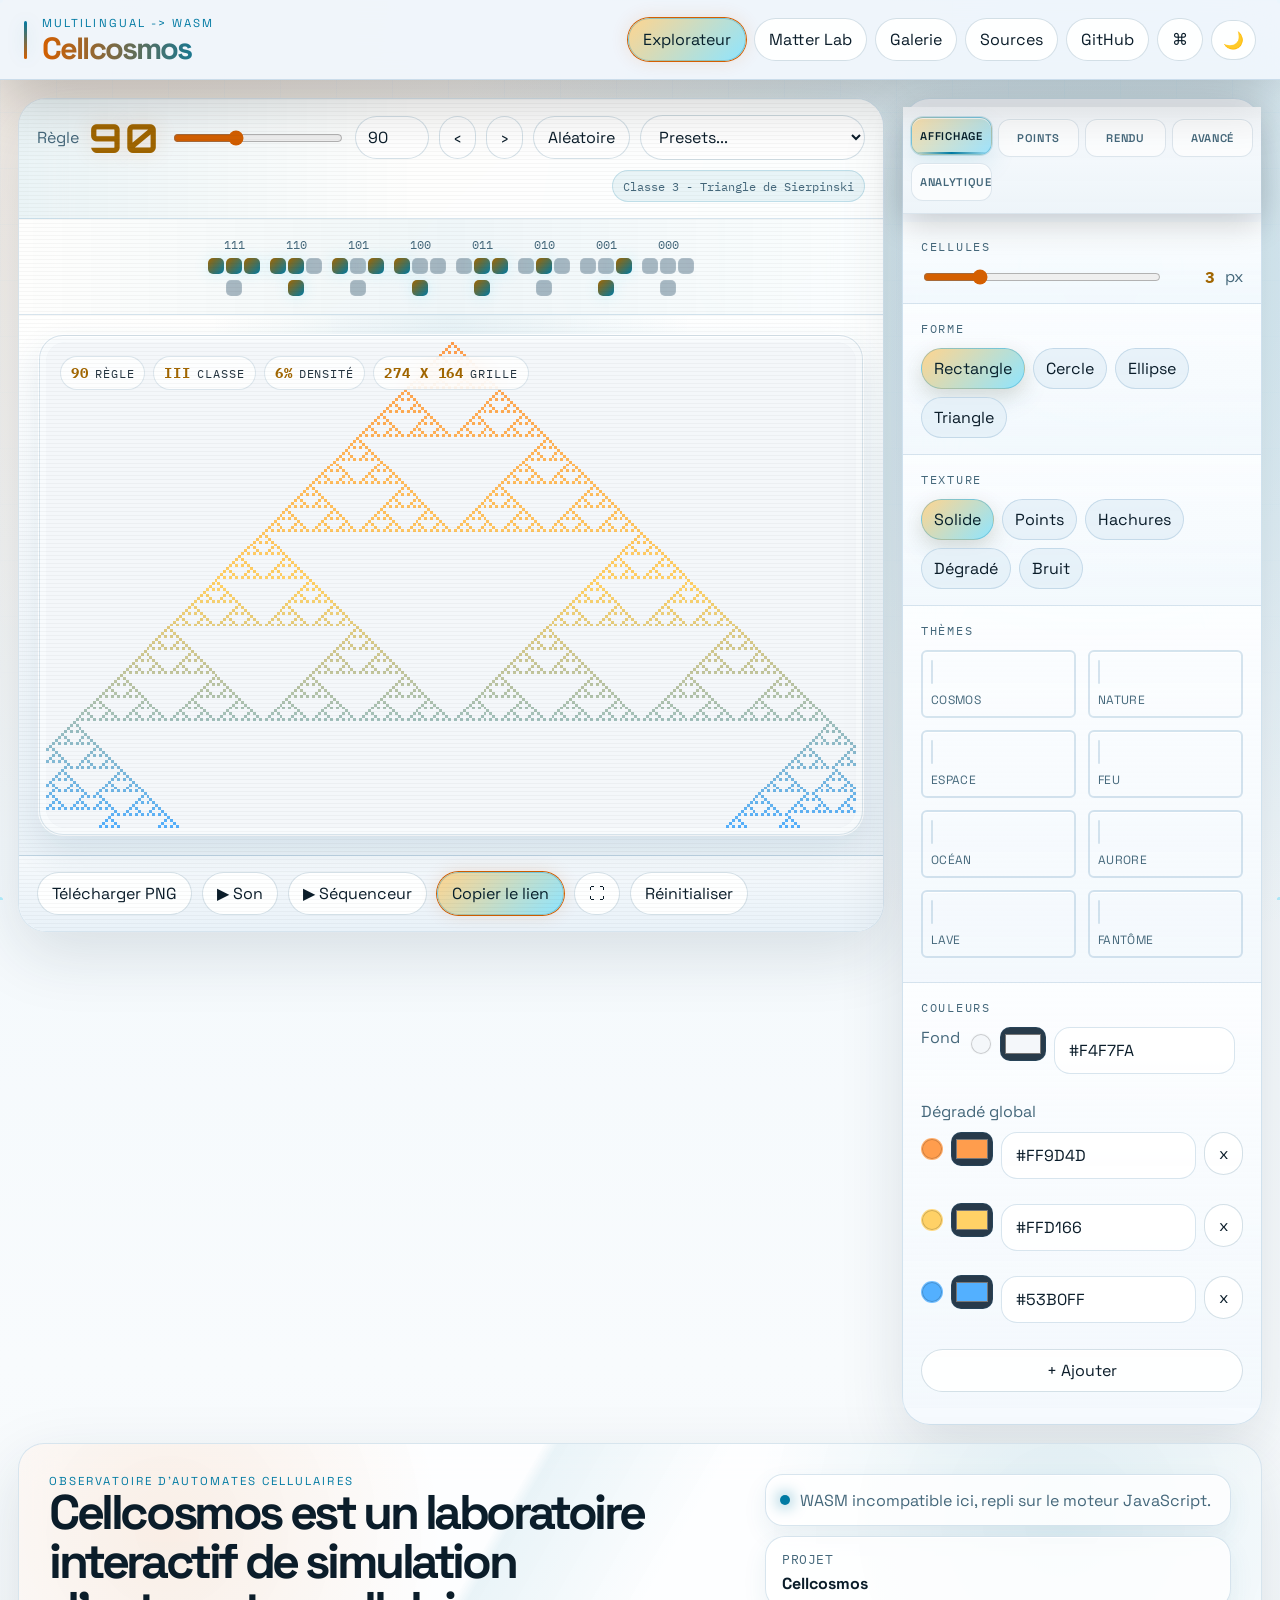
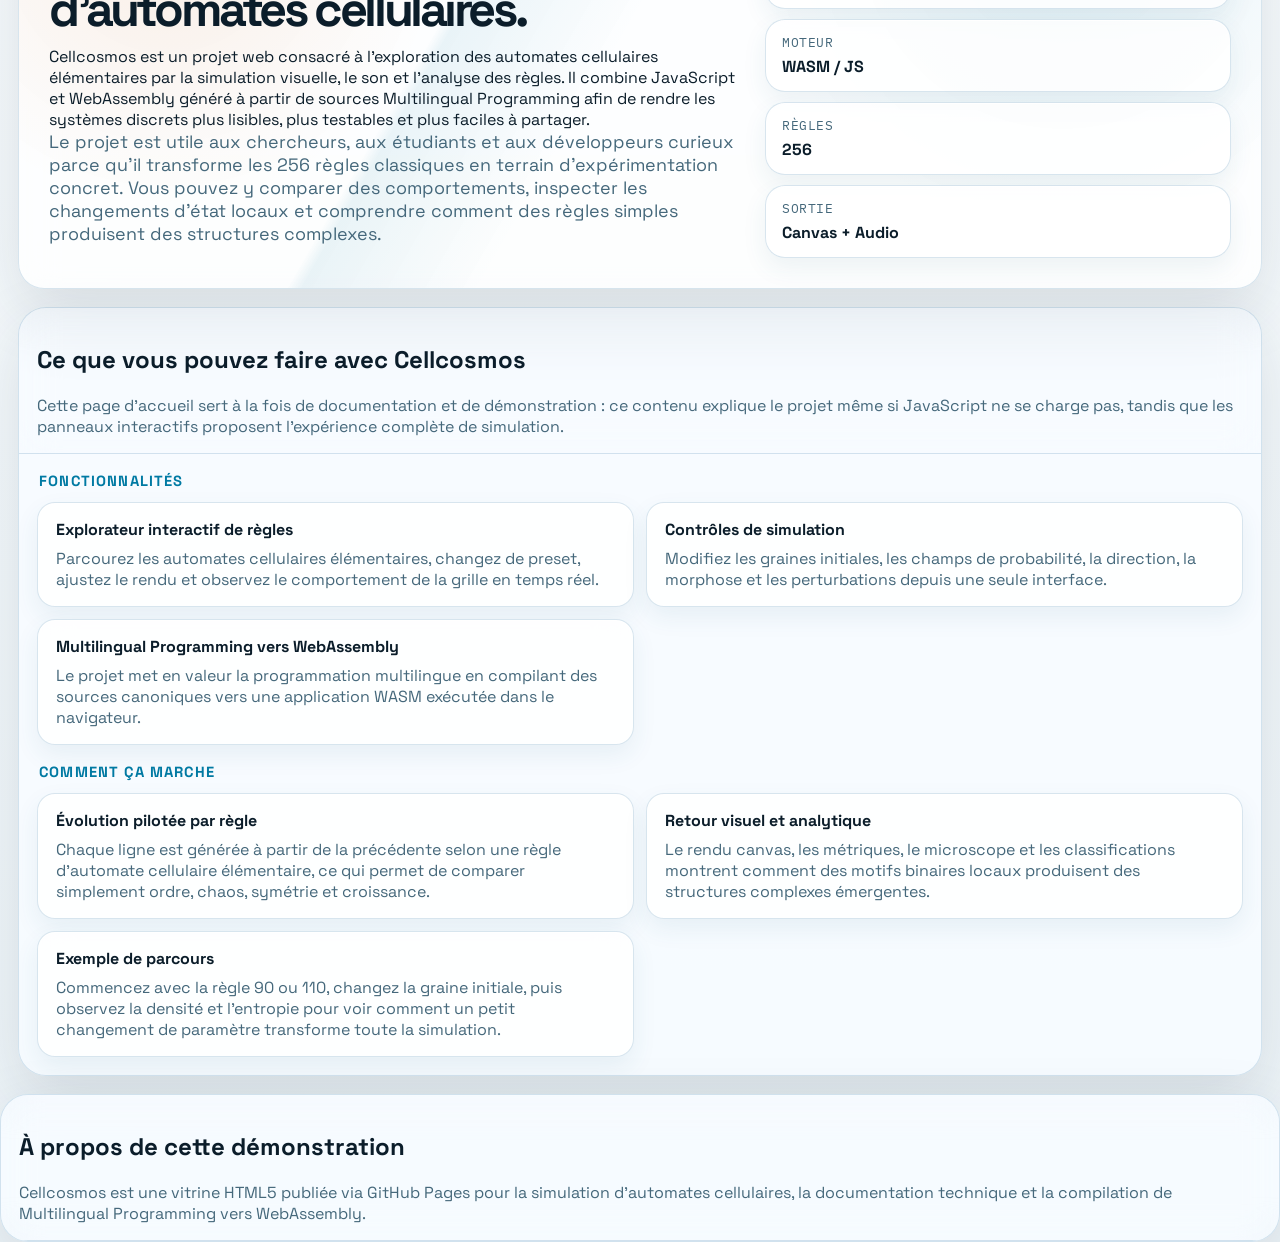
==== public/index.html @ 1bc15e3c "Support rule generation at different angles" ====
<!DOCTYPE html>
<html lang="fr">

  <head>
    <meta charset="UTF-8" />
    <meta name="viewport" content="width=device-width, initial-scale=1.0" />
    <title>Cellcosmos - Cellular Automata Simulation Lab</title>
    <meta name="description"
      content="Cellcosmos is a cellular automata simulation lab built with Multilingual Programming, WASM, and interactive visual tools." />
    <link rel="preconnect" href="https://fonts.googleapis.com" />
    <link rel="preconnect" href="https://fonts.gstatic.com" crossorigin />
    <link
      href="https://fonts.googleapis.com/css2?family=Space+Grotesk:wght@400;500;700&family=IBM+Plex+Mono:wght@400;500&family=Orbitron:wght@400;700&display=swap"
      rel="stylesheet" />
    <link rel="stylesheet" href="style.css" />
  </head>

  <body>
    <canvas id="bg-canvas"></canvas>
    <header class="topbar">
      <div class="brand-lockup">
        <p class="eyebrow">multilingual -> wasm</p>
        <h1>Cellcosmos</h1>
      </div>
      <nav class="tab-nav">
        <button type="button" class="tab active" id="tab-explorer">Explorateur</button>
        <button type="button" class="tab" id="tab-lab">Matter Lab</button>
        <button type="button" class="tab" id="tab-gallery">Galerie</button>
        <button type="button" class="tab" id="tab-source">Sources</button>
        <a class="tab tab-link" href="https://github.com/multilingualprogramming/cellcosmos" target="_blank"
          rel="noopener noreferrer">GitHub</a>
        <button type="button" id="btn-cmd-palette" class="ghost-btn" aria-label="Palette de commandes"
          title="Ctrl+K">⌘</button>
        <button type="button" id="btn-theme" class="ghost-btn" aria-label="Changer de thème">☀</button>
      </nav>
    </header>

    <main>
      <section id="explorer-panel" class="panel-grid" aria-labelledby="explorer-title">
        <div style="position:absolute;left:-9999px;">
          <h2 id="explorer-title">Explorateur Cellcosmos</h2>
        </div>
        <div class="viewer-shell">
          <div class="rule-bar">
            <span class="rule-label">R&egrave;gle</span>
            <span id="rule-display" class="rule-number">90</span>
            <input type="range" id="rule-slider" min="0" max="255" value="90" aria-label="R&egrave;gle" />
            <input type="number" id="rule-number" min="0" max="255" value="90"
              aria-label="Num&eacute;ro de r&egrave;gle" />
            <button type="button" class="ghost-btn" id="btn-prev">&lsaquo;</button>
            <button type="button" class="ghost-btn" id="btn-next">&rsaquo;</button>
            <button type="button" class="ghost-btn" id="btn-random">Al&eacute;atoire</button>
            <select id="presets" aria-label="Presets">
              <option value="">Presets...</option>
              <option value="30">R&egrave;gle 30 - Chaos</option>
              <option value="57">R&egrave;gle 57 - Asym&eacute;trie</option>
              <option value="90">R&egrave;gle 90 - Sierpinski</option>
              <option value="110">R&egrave;gle 110 - Universalit&eacute;</option>
              <option value="150">R&egrave;gle 150 - XOR</option>
              <option value="184">R&egrave;gle 184 - Trafic</option>
              <option value="225">R&egrave;gle 225 - Bandes</option>
              <option value="254">R&egrave;gle 254 - Bordures</option>
            </select>
            <span id="rule-class" class="rule-class"></span>
          </div>

          <div id="rule-diagram" class="rule-diagram"></div>

          <div class="canvas-card">
            <div class="canvas-frame">
              <div class="canvas-hud" aria-label="Métriques du rendu">
                <span><strong id="hud-rule">90</strong> règle</span>
                <span><strong id="hud-class">III</strong> classe</span>
                <span><strong id="hud-density">0%</strong> densité</span>
                <span><strong id="hud-grid">0 x 0</strong> grille</span>
              </div>
              <canvas id="main-canvas" width="1200" height="720" aria-label="Automate cellulaire"></canvas>
            </div>
          </div>

          <div class="actions">
            <button type="button" id="btn-download">T&eacute;l&eacute;charger PNG</button>
            <button type="button" id="btn-sound">▶ Son</button>
            <button type="button" id="btn-sequencer">▶ S&eacute;quenceur</button>
            <button type="button" id="btn-share" class="accent-btn">Copier le lien</button>
            <button type="button" id="btn-fullscreen" class="ghost-btn" aria-label="Plein écran" title="F">⛶</button>
            <button type="button" id="btn-reset">R&eacute;initialiser</button>
          </div>

          <div id="seq-status" class="seq-status" hidden>
            <span class="muted">Tempo&nbsp;</span><span id="seq-tempo">—</span><span class="muted"> BPM &nbsp;·&nbsp;
              Gamme&nbsp;</span><span id="seq-gamme">—</span><span class="muted"> &nbsp;·&nbsp; Rang&nbsp;</span><span
              id="seq-row">—</span>
          </div>
          <div id="microscope-panel" class="microscope-panel" hidden>
            <div class="microscope-header">
              <span class="microscope-title">Microscope</span>
              <span id="microscope-pos" class="value-badge">x0 y0</span>
            </div>
            <div class="microscope-grid">
              <div class="microscope-card">
                <span class="microscope-label">Etat final</span>
                <strong id="microscope-state">0</strong>
              </div>
              <div class="microscope-card">
                <span class="microscope-label">Etat source</span>
                <strong id="microscope-base-state">0</strong>
              </div>
              <div class="microscope-card">
                <span class="microscope-label">Motif</span>
                <strong id="microscope-pattern">000</strong>
              </div>
              <div class="microscope-card">
                <span class="microscope-label">Regle effective</span>
                <strong id="microscope-rule">0</strong>
              </div>
              <div class="microscope-card">
                <span class="microscope-label">Morphose</span>
                <strong id="microscope-morph">0%</strong>
              </div>
              <div class="microscope-card">
                <span class="microscope-label">Probabilite</span>
                <strong id="microscope-prob">0%</strong>
              </div>
              <div class="microscope-card">
                <span class="microscope-label">Origine</span>
                <strong id="microscope-origin">0</strong>
              </div>
              <div class="microscope-card">
                <span class="microscope-label">Perturbations</span>
                <strong id="microscope-events">0</strong>
              </div>
            </div>
          </div>
        </div>

        <aside class="sidebar">
          <div class="sidebar-tabs-container">
            <div class="sidebar-tabs-nav">
              <button type="button" class="sidebar-tab-btn active" data-tab="affichage">Affichage</button>
              <button type="button" class="sidebar-tab-btn" data-tab="points">Points</button>
              <button type="button" class="sidebar-tab-btn" data-tab="rendu">Rendu</button>
              <button type="button" class="sidebar-tab-btn" data-tab="avance">Avancé</button>
              <button type="button" class="sidebar-tab-btn" data-tab="analytique">Analytique</button>
            </div>

            <div class="sidebar-tabs-content">
              <!-- Affichage Tab -->
              <div class="sidebar-tab-panel active" data-tab="affichage">
                <div class="ctrl-section">
                  <p class="ctrl-title">Cellules</p>
                  <div class="ctrl-row">
                    <input type="range" aria-label="Taille des cellules" id="cell-size" min="1" max="10" value="3" />
                    <span id="cell-size-display" class="value-badge">3</span>
                    <span class="muted">px</span>
                  </div>
                </div>

                <div class="ctrl-section">
                  <p class="ctrl-title">Forme</p>
                  <div class="pill-group">
                    <label><input type="radio" name="shape" value="rect" checked /> Rectangle</label>
                    <label><input type="radio" name="shape" value="circle" /> Cercle</label>
                    <label><input type="radio" name="shape" value="ellipse" /> Ellipse</label>
                    <label><input type="radio" name="shape" value="triangle" /> Triangle</label>
                  </div>
                </div>

                <div class="ctrl-section">
                  <p class="ctrl-title">Texture</p>
                  <div class="pill-group">
                    <label><input type="radio" name="texture" value="solid" checked /> Solide</label>
                    <label><input type="radio" name="texture" value="dots" /> Points</label>
                    <label><input type="radio" name="texture" value="crosshatch" /> Hachures</label>
                    <label><input type="radio" name="texture" value="gradient" /> Dégradé</label>
                    <label><input type="radio" name="texture" value="noise" /> Bruit</label>
                  </div>
                </div>

                <div class="ctrl-section">
                  <p class="ctrl-title">Thèmes</p>
                  <div id="color-themes-grid" class="color-themes-grid"></div>
                </div>

                <div class="ctrl-section">
                  <p class="ctrl-title">Couleurs</p>
                  <div class="ctrl-row color-row">
                    <label for="bg-color" class="muted">Fond</label>
                    <div id="bg-color-row" class="color-editor-slot"></div>
                  </div>
                  <div class="stack">
                    <span class="muted">Dégradé global</span>
                    <div id="gradient-colors" class="stack compact"></div>
                    <button type="button" id="btn-add-color" class="ghost-btn">+ Ajouter</button>
                  </div>
                </div>
              </div>

              <!-- Points Tab -->
              <div class="sidebar-tab-panel" data-tab="points">
                <div class="ctrl-section">
                  <p class="ctrl-title">État initial</p>
                  <div class="pill-group">
                    <label><input type="radio" name="init-mode" value="top" checked /> Haut</label>
                    <label><input type="radio" name="init-mode" value="center" /> Centre</label>
                    <label><input type="radio" name="init-mode" value="bottom" /> Bas</label>
                    <label><input type="radio" name="init-mode" value="custom" /> Points</label>
                    <label><input type="radio" name="init-mode" value="random" /> Aléatoire</label>
                  </div>
                  <div id="custom-opts" class="stack" hidden>
                    <label>Points x:y
                      <textarea id="init-points" rows="4" placeholder="150:0, 140:20, 160:20"></textarea>
                    </label>
                    <p class="muted">Cliquez sur le canevas pour poser une graine, glissez pour la déplacer, clic droit
                      pour supprimer, Maj+clic pour dupliquer.</p>
                    <div class="stack compact">
                      <span class="muted">Symétries</span>
                      <div class="pill-group">
                        <button type="button" id="btn-mirror-h" class="ghost-btn">Miroir H</button>
                        <button type="button" id="btn-mirror-v" class="ghost-btn">Miroir V</button>
                        <button type="button" id="btn-radial" class="ghost-btn">Radial</button>
                        <button type="button" id="btn-tile" class="ghost-btn">Tuile 2x2</button>
                      </div>
                    </div>
                    <div id="point-gradients" class="stack compact" hidden>
                      <span class="muted">Graines, règles et dégradés</span>
                      <div id="point-gradient-list" class="stack compact"></div>
                    </div>
                  </div>
                  <div id="random-opts" class="stack" hidden>
                    <label>Nombre <input type="number" id="init-count" min="1" max="500" value="5" /></label>
                    <label>Graine <input type="number" id="init-seed" value="42" /></label>
                  </div>
                </div>
              </div>

              <!-- Rendu Tab -->
              <div class="sidebar-tab-panel" data-tab="rendu">
                <div class="ctrl-section">
                  <p class="ctrl-title">Rendu</p>
                  <div class="ctrl-row">
                    <label for="blend-mode" class="muted">Fusion</label>
                    <select id="blend-mode">
                      <option value="source-over">Normal</option>
                      <option value="screen">Écran</option>
                      <option value="multiply">Multiplier</option>
                      <option value="overlay">Superposer</option>
                      <option value="lighten">Éclaircir</option>
                      <option value="darken">Assombrir</option>
                      <option value="difference">Différence</option>
                      <option value="color-dodge">Esquiver</option>
                    </select>
                  </div>
                  <div class="ctrl-row">
                    <label for="layer-opacity" class="muted">Opacité</label>
                    <input type="range" id="layer-opacity" min="0" max="1" step="0.01" value="1" />
                    <span id="opacity-display" class="value-badge">1.00</span>
                  </div>
                </div>

                <div class="ctrl-section">
                  <p class="ctrl-title">Animation</p>
                  <div class="pill-group">
                    <button type="button" id="btn-play-reverse" class="ghost-btn">&#9664; Lecture</button>
                    <button type="button" id="btn-pause-animation" class="ghost-btn">Pause</button>
                    <button type="button" id="btn-play-forward" class="ghost-btn">Lecture &#9654;</button>
                  </div>
                  <div class="ctrl-row">
                    <label for="timeline" class="muted">Progression</label>
                    <input type="range" id="timeline" min="0" max="1000" value="1000" />
                    <span id="timeline-display" class="value-badge">100%</span>
                  </div>
                  <div class="ctrl-row">
                    <label for="animation-speed" class="muted">Vitesse</label>
                    <input type="range" id="animation-speed" min="0.1" max="6" step="0.1" value="1.2" />
                    <span id="animation-speed-display" class="value-badge">1.2x</span>
                  </div>
                  <label class="checkbox-row"><input type="checkbox" id="pause-collision" /> Pause sur collision</label>
                </div>
              </div>

              <!-- Avancé Tab -->
              <div class="sidebar-tab-panel" data-tab="avance">
                <div class="ctrl-section">
                  <p class="ctrl-title">Paramètres avancés</p>
                  <label class="checkbox-row"><input type="checkbox" id="circular" /> Frontière circulaire</label>
                  <div class="ctrl-row">
                    <label for="probability" class="muted">Probabilité</label>
                    <input type="range" id="probability" min="0" max="1" step="0.01" value="1" />
                    <span id="prob-display" class="value-badge">1.00</span>
                  </div>
                  <label class="checkbox-row"><input type="checkbox" id="probability-field-active" /> Champ stochastique
                    spatial</label>
                  <div id="probability-field-opts" class="stack compact" hidden>
                    <div class="ctrl-row">
                      <label for="probability-top" class="muted">Haut</label>
                      <input type="range" id="probability-top" min="0" max="1" step="0.01" value="1" />
                      <span id="prob-top-display" class="value-badge">1.00</span>
                    </div>
                    <div class="ctrl-row">
                      <label for="probability-bottom" class="muted">Bas</label>
                      <input type="range" id="probability-bottom" min="0" max="1" step="0.01" value="1" />
                      <span id="prob-bottom-display" class="value-badge">1.00</span>
                    </div>
                  </div>
                </div>

                <div class="ctrl-section">
                  <p class="ctrl-title">Direction</p>
                  <span class="muted">Lecture du voisinage Wolfram</span>
                  <div class="pill-group">
                    <label><input type="radio" name="direction" value="ltr" checked /> LTR</label>
                    <label><input type="radio" name="direction" value="rtl" /> RTL</label>
                  </div>
                </div>

                <div class="ctrl-section">
                  <p class="ctrl-title">Propagation</p>
                  <div class="pill-group">
                    <label><input type="radio" name="propagation" value="both" checked /> Haut + bas</label>
                    <label><input type="radio" name="propagation" value="down" /> Bas</label>
                    <label><input type="radio" name="propagation" value="up" /> Haut</label>
                    <label><input type="radio" name="propagation" value="right" /> Droite</label>
                    <label><input type="radio" name="propagation" value="left" /> Gauche</label>
                    <label><input type="radio" name="propagation" value="angle" /> Angle</label>
                  </div>
                  <div class="ctrl-row">
                    <label for="propagation-angle" class="muted">Angle</label>
                    <input type="number" id="propagation-angle" min="0" max="359" value="90" />
                    <span class="value-badge">deg</span>
                  </div>
                </div>

                <div class="ctrl-section">
                  <p class="ctrl-title">Morphose de regle</p>
                  <label class="checkbox-row"><input type="checkbox" id="morph-enabled" /> Activer</label>
                  <div class="ctrl-row">
                    <label for="morph-target-slider" class="muted">Cible</label>
                    <input type="range" id="morph-target-slider" min="0" max="255" value="110" />
                    <input type="number" id="morph-target-number" min="0" max="255" value="110"
                      aria-label="Regle cible" />
                  </div>
                  <div class="ctrl-row">
                    <label for="morph-intensity" class="muted">Intensite</label>
                    <input type="range" id="morph-intensity" min="0" max="1" step="0.01" value="0" />
                    <span id="morph-intensity-display" class="value-badge">0%</span>
                  </div>
                </div>

                <div class="ctrl-section">
                  <p class="ctrl-title">Outils canevas</p>
                  <div class="pill-group">
                    <label><input type="radio" name="explorer-tool" value="inspect" checked /> Microscope</label>
                    <label><input type="radio" name="explorer-tool" value="points" /> Points</label>
                    <label><input type="radio" name="explorer-tool" value="perturb" /> Perturber</label>
                  </div>
                  <div id="explorer-perturbation-panel" class="stack compact" hidden>
                    <span class="muted">Injection</span>
                    <div class="pill-group">
                      <label><input type="radio" name="explorer-event-type" value="pulse" checked /> Pulse</label>
                      <label><input type="radio" name="explorer-event-type" value="erase" /> Effacer</label>
                      <label><input type="radio" name="explorer-event-type" value="invert" /> Inverser</label>
                      <label><input type="radio" name="explorer-event-type" value="mutate" /> Muter</label>
                      <label><input type="radio" name="explorer-event-type" value="freeze" /> Geler</label>
                    </div>
                    <div class="ctrl-row">
                      <label for="explorer-event-radius" class="muted">Rayon</label>
                      <input type="range" id="explorer-event-radius" min="1" max="40" value="12" />
                      <span id="explorer-event-radius-display" class="value-badge">12</span>
                    </div>
                    <div class="ctrl-row">
                      <label for="explorer-event-strength" class="muted">Force</label>
                      <input type="range" id="explorer-event-strength" min="0.1" max="1" step="0.05" value="0.8" />
                      <span id="explorer-event-strength-display" class="value-badge">0.80</span>
                    </div>
                    <button type="button" id="btn-clear-explorer-events" class="ghost-btn">Effacer les
                      perturbations</button>
                  </div>
                </div>
              </div>

              <!-- Analytique Tab -->
              <div class="sidebar-tab-panel" data-tab="analytique">
                <div class="ctrl-section">
                  <p class="ctrl-title">Signature vitale</p>
                  <div class="metrics-grid">
                    <div class="metric-item">
                      <span class="metric-label">Entropie</span>
                      <div class="metric-bar">
                        <div id="metrics-entropy-bar" class="metric-fill"></div>
                      </div>
                      <span id="metrics-entropy-value" class="value-badge">0.00</span>
                    </div>
                    <div class="metric-item">
                      <span class="metric-label">Compacité</span>
                      <div class="metric-bar">
                        <div id="metrics-compactness-bar" class="metric-fill"></div>
                      </div>
                      <span id="metrics-compactness-value" class="value-badge">0.00</span>
                    </div>
                    <div class="metric-item">
                      <span class="metric-label">Fragmentation</span>
                      <div class="metric-bar">
                        <div id="metrics-fragmentation-bar" class="metric-fill"></div>
                      </div>
                      <span id="metrics-fragmentation-value" class="value-badge">0.00</span>
                    </div>
                    <div class="metric-item">
                      <span class="metric-label">Symétrie</span>
                      <div class="metric-bar">
                        <div id="metrics-symmetry-bar" class="metric-fill"></div>
                      </div>
                      <span id="metrics-symmetry-value" class="value-badge">0.00</span>
                    </div>
                    <div class="metric-item">
                      <span class="metric-label">Taux de croissance</span>
                      <div class="metric-bar">
                        <div id="metrics-growth-bar" class="metric-fill"></div>
                      </div>
                      <span id="metrics-growth-value" class="value-badge">0.00</span>
                    </div>
                  </div>
                </div>

                <div class="ctrl-section">
                  <p class="ctrl-title">Classification</p>
                  <div class="metric-classification">
                    <span id="metrics-classification" class="muted">—</span>
                  </div>
                </div>

                <div class="ctrl-section">
                  <p class="ctrl-title">Information</p>
                  <p class="muted hero-note" style="font-size: 0.85em; line-height: 1.4;">
                    Les métriques suivent le comportement biologique de l'automate : entropie (ordre/chaos), compacité
                    (structure), fragmentation (dispersion), symétrie (régularité) et croissance (dynamique).
                  </p>
                </div>
              </div>
            </div>
          </div>
        </aside>
      </section>

      <section id="matterlab-panel" class="panel-grid" hidden aria-labelledby="matterlab-title">
        <div style="position:absolute;left:-9999px;">
          <h2 id="matterlab-title">Matter Lab</h2>
        </div>
        <div class="viewer-shell matterlab-shell">
          <div class="rule-bar">
            <span class="rule-label">Matter Lab</span>
            <span id="lab-rule-display" class="rule-number">90</span>
            <input type="range" id="lab-rule-slider" min="0" max="255" value="90" aria-label="Regle Matter Lab" />
            <input type="number" id="lab-rule-number" min="0" max="255" value="90" aria-label="Numero de regle Matter Lab" />
            <button type="button" class="ghost-btn" id="lab-btn-prev">&lsaquo;</button>
            <button type="button" class="ghost-btn" id="lab-btn-next">&rsaquo;</button>
            <button type="button" class="ghost-btn" id="lab-btn-random">Aleatoire</button>
            <select id="lab-presets" aria-label="Presets Matter Lab">
              <option value="">Presets...</option>
              <option value="30">Regle 30 - Chaos</option>
              <option value="57">Regle 57 - Asymetrie</option>
              <option value="90">Regle 90 - Sierpinski</option>
              <option value="110">Regle 110 - Universalite</option>
              <option value="150">Regle 150 - XOR</option>
              <option value="184">Regle 184 - Trafic</option>
              <option value="225">Regle 225 - Bandes</option>
              <option value="254">Regle 254 - Bordures</option>
            </select>
            <span id="lab-rule-class" class="rule-class"></span>
            <span id="lab-geometry-status" class="rule-class">Aucune geometrie</span>
          </div>

          <div id="lab-rule-diagram" class="rule-diagram"></div>

          <div class="canvas-card">
            <div class="canvas-frame">
              <div class="canvas-hud" aria-label="Metriques Matter Lab">
                <span><strong id="lab-hud-rule">90</strong> regle</span>
                <span><strong id="lab-hud-density">0%</strong> densite</span>
                <span><strong id="lab-hud-field">100%</strong> champ</span>
                <span><strong id="lab-hud-events">0</strong> evenements</span>
              </div>
              <canvas id="lab-canvas" width="1200" height="720" aria-label="Matter Lab"></canvas>
            </div>
          </div>

          <div class="actions">
            <button type="button" id="lab-btn-download">Telecharger PNG</button>
            <button type="button" id="lab-btn-clear-geometry" class="ghost-btn">Effacer geometries</button>
            <button type="button" id="lab-btn-clear-field" class="ghost-btn">Effacer champ</button>
            <button type="button" id="lab-btn-clear-events" class="ghost-btn">Effacer evenements</button>
            <button type="button" id="lab-btn-reset" class="ghost-btn">Reinitialiser le labo</button>
          </div>
        </div>

        <aside class="sidebar matterlab-sidebar">
          <div class="lab-tabs-nav">
            <button type="button" class="lab-tab-btn active" data-lab-tab="geometry">Geometrie</button>
            <button type="button" class="lab-tab-btn" data-lab-tab="field">Champ</button>
            <button type="button" class="lab-tab-btn" data-lab-tab="event">Evenements</button>
          </div>

          <div class="lab-tabs-content">
            <div class="lab-tab-panel active" data-lab-tab="geometry">
              <div class="ctrl-section">
                <p class="ctrl-title">Forme</p>
                <div class="pill-group">
                  <label><input type="radio" name="lab-shape" value="circle" checked /> Cercle</label>
                  <label><input type="radio" name="lab-shape" value="rect" /> Rectangle</label>
                  <label><input type="radio" name="lab-shape" value="ring" /> Anneau</label>
                  <label><input type="radio" name="lab-shape" value="cell" /> Cellule</label>
                </div>
              </div>
              <div class="ctrl-section">
                <p class="ctrl-title">Mode</p>
                <div class="pill-group">
                  <label><input type="radio" name="lab-geometry-mode" value="inside" checked /> Interieur</label>
                  <label><input type="radio" name="lab-geometry-mode" value="outside" /> Exterieur</label>
                  <label><input type="radio" name="lab-geometry-mode" value="barrier" /> Barriere</label>
                </div>
                <label class="checkbox-row"><input type="checkbox" id="lab-show-mask" checked /> Afficher le
                  masque</label>
              </div>
              <div class="ctrl-section">
                <p class="ctrl-title">Dimensions</p>
                <div class="ctrl-row">
                  <label for="lab-shape-width" class="muted">Largeur</label>
                  <input type="range" id="lab-shape-width" min="4" max="140" value="48" />
                  <span id="lab-shape-width-display" class="value-badge">48</span>
                </div>
                <div class="ctrl-row">
                  <label for="lab-shape-height" class="muted">Hauteur</label>
                  <input type="range" id="lab-shape-height" min="4" max="120" value="30" />
                  <span id="lab-shape-height-display" class="value-badge">30</span>
                </div>
                <div class="ctrl-row">
                  <label for="lab-shape-inner" class="muted">Rayon interne</label>
                  <input type="range" id="lab-shape-inner" min="0" max="100" value="12" />
                  <span id="lab-shape-inner-display" class="value-badge">12</span>
                </div>
                <p class="hero-note">Cliquez dans le canevas pour positionner la geometrie active. La forme Cellule fonctionne uniquement comme barriere, et chaque clic ajoute une nouvelle barriere.</p>
              </div>
            </div>

            <div class="lab-tab-panel" data-lab-tab="field">
              <div class="ctrl-section">
                <p class="ctrl-title">Pinceau</p>
                <div class="pill-group">
                  <label><input type="radio" name="lab-field-mode" value="paint" checked /> Peindre</label>
                  <label><input type="radio" name="lab-field-mode" value="erase" /> Effacer</label>
                </div>
              </div>
              <div class="ctrl-section">
                <p class="ctrl-title">Champ de probabilite</p>
                <div class="ctrl-row">
                  <label for="lab-field-brush" class="muted">Rayon</label>
                  <input type="range" id="lab-field-brush" min="2" max="40" value="14" />
                  <span id="lab-field-brush-display" class="value-badge">14</span>
                </div>
                <div class="ctrl-row">
                  <label for="lab-field-strength" class="muted">Intensite</label>
                  <input type="range" id="lab-field-strength" min="0.1" max="1" step="0.05" value="0.8" />
                  <span id="lab-field-strength-display" class="value-badge">0.80</span>
                </div>
                <label class="checkbox-row"><input type="checkbox" id="lab-show-field" checked /> Afficher le
                  champ</label>
              </div>
            </div>

            <div class="lab-tab-panel" data-lab-tab="event">
              <div class="ctrl-section">
                <p class="ctrl-title">Reaction</p>
                <div class="pill-group">
                  <label><input type="radio" name="lab-event-type" value="pulse" checked /> Pulse</label>
                  <label><input type="radio" name="lab-event-type" value="erase" /> Effacer</label>
                  <label><input type="radio" name="lab-event-type" value="invert" /> Inverser</label>
                  <label><input type="radio" name="lab-event-type" value="freeze" /> Geler</label>
                </div>
              </div>
              <div class="ctrl-section">
                <p class="ctrl-title">Zone</p>
                <div class="ctrl-row">
                  <label for="lab-event-radius" class="muted">Rayon</label>
                  <input type="range" id="lab-event-radius" min="2" max="50" value="14" />
                  <span id="lab-event-radius-display" class="value-badge">14</span>
                </div>
                <div class="ctrl-row">
                  <label for="lab-event-strength" class="muted">Force</label>
                  <input type="range" id="lab-event-strength" min="0.1" max="1" step="0.05" value="0.8" />
                  <span id="lab-event-strength-display" class="value-badge">0.80</span>
                </div>
                <label class="checkbox-row"><input type="checkbox" id="lab-show-events" checked /> Afficher les
                  evenements</label>
                <p class="hero-note">Cliquez dans le canevas pour injecter l'evenement actif.</p>
              </div>
            </div>
          </div>
        </aside>
      </section>

      <section id="gallery-panel" class="gallery-panel" hidden aria-labelledby="gallery-title">
        <div class="gallery-header">
          <h2 id="gallery-title">Galerie des r&egrave;gles</h2>
          <p>Les 256 r&egrave;gles sont pr&eacute;calcul&eacute;es au build puis charg&eacute;es depuis un fragment
            statique s&eacute;par&eacute;, afin de garder `index.html` compact.</p>
        </div>
        <div id="gallery-grid" class="gallery-grid"></div>
      </section>

      <section id="source-panel" class="source-panel" hidden aria-labelledby="source-title">
        <div class="source-header">
          <h2 id="source-title">Sources canoniques</h2>
          <p>Ces fichiers sont copi&eacute;s dans `public/` lors de la compilation WASM. Le d&eacute;p&ocirc;t GitHub
            contient l'ensemble du code source.</p>
        </div>
        <div class="source-stack">
          <section class="source-group" aria-labelledby="source-files-title">
            <h3 id="source-files-title" class="source-group-title">Fichiers principaux</h3>
            <div class="source-list">
              <article class="source-card source-card-file">
                <h4><span class="filename-pill">main.ml</span></h4>
                <p>Point d'entr&eacute;e du bundle.</p>
              </article>
              <article class="source-card source-card-file">
                <h4><span class="filename-pill">automate_elementaire_canonique.ml</span></h4>
                <p>Source canonique compl&egrave;te : configuration, couches, semis, probabilit&eacute; et
                  &eacute;volution.</p>
              </article>
              <article class="source-card source-card-file">
                <h4><span class="filename-pill">automate_elementaire_wasm.ml</span></h4>
                <p>Module WASM minimal utilis&eacute; par l'interface statique.</p>
              </article>
            </div>
          </section>
          <section class="source-group" aria-labelledby="source-links-title">
            <h3 id="source-links-title" class="source-group-title">Liens utiles</h3>
            <div class="source-list">
              <article class="source-card source-card-link">
                <h4><a href="https://github.com/multilingualprogramming/cellcosmos" target="_blank"
                    rel="noopener noreferrer">Code source sur GitHub</a></h4>
                <p>D&eacute;p&ocirc;t principal du projet Cellcosmos.</p>
              </article>
              <article class="source-card source-card-link">
                <h4><a href="https://multilingualprogramming.github.io/cellcosmos/" target="_blank"
                    rel="noopener noreferrer">D&eacute;monstration</a></h4>
                <p>Version publi&eacute;e de l'explorateur Cellcosmos.</p>
              </article>
              <article class="source-card source-card-link">
                <h4><a href="https://multilingualprogramming.github.io/docs" target="_blank"
                    rel="noopener noreferrer">Langage
                    Multilingual Programming</a></h4>
                <p>Pr&eacute;sentation du langage et de ses concepts.</p>
              </article>
              <article class="source-card source-card-link">
                <h4><a href="https://multilingualprogramming.github.io/" target="_blank"
                    rel="noopener noreferrer">Documentation
                    Multilingual</a></h4>
                <p>Portail principal et documentation g&eacute;n&eacute;rale.</p>
              </article>
            </div>
          </section>
        </div>
      </section>

      <section class="hero" aria-labelledby="intro-title">
        <div class="hero-copy">
          <p class="eyebrow">Observatoire d'automates cellulaires</p>
          <h2 id="intro-title">Cellcosmos est un laboratoire interactif de simulation d'automates cellulaires.</h2>
          <p>Cellcosmos est un projet web consacr&eacute; &agrave; l'exploration des automates cellulaires
            &eacute;l&eacute;mentaires par la simulation visuelle, le son et l'analyse des r&egrave;gles. Il combine
            JavaScript et WebAssembly g&eacute;n&eacute;r&eacute; &agrave; partir de sources Multilingual Programming
            afin de
            rendre les syst&egrave;mes discrets plus lisibles, plus testables et plus faciles &agrave; partager.</p>
          <p>Le projet est utile aux chercheurs, aux &eacute;tudiants et aux d&eacute;veloppeurs curieux parce qu'il
            transforme les 256 r&egrave;gles classiques en terrain d'exp&eacute;rimentation concret. Vous pouvez y
            comparer des comportements, inspecter les changements d'&eacute;tat locaux et comprendre comment des
            r&egrave;gles simples produisent des structures complexes.</p>
        </div>
        <div class="hero-status" aria-label="R&eacute;sum&eacute; du projet et statut du moteur">
          <div class="status-chip">
            <span class="status-dot"></span>
            <span id="wasm-status">V&eacute;rification du moteur WASM...</span>
          </div>
          <div class="metric-card">
            <span class="metric-label">Projet</span>
            <strong>Cellcosmos</strong>
          </div>
          <div class="metric-card">
            <span class="metric-label">Moteur</span>
            <strong>WASM / JS</strong>
          </div>
          <div class="metric-card">
            <span class="metric-label">R&egrave;gles</span>
            <strong>256</strong>
          </div>
          <div class="metric-card">
            <span class="metric-label">Sortie</span>
            <strong>Canvas + Audio</strong>
          </div>
        </div>
      </section>
      <section class="source-panel" aria-labelledby="overview-title">
        <div class="source-header">
          <h2 id="overview-title">Ce que vous pouvez faire avec Cellcosmos</h2>
          <p>Cette page d'accueil sert &agrave; la fois de documentation et de d&eacute;monstration : ce contenu
            explique le projet m&ecirc;me si JavaScript ne se charge pas, tandis que les panneaux interactifs
            proposent l'exp&eacute;rience compl&egrave;te de simulation.</p>
        </div>
        <div class="source-stack">
          <section class="source-group" aria-labelledby="features-title">
            <h3 id="features-title" class="source-group-title">Fonctionnalit&eacute;s</h3>
            <div class="source-list">
              <article class="source-card source-card-file">
                <h4>Explorateur interactif de r&egrave;gles</h4>
                <p>Parcourez les automates cellulaires &eacute;l&eacute;mentaires, changez de preset, ajustez le rendu
                  et observez le comportement de la grille en temps r&eacute;el.</p>
              </article>
              <article class="source-card source-card-file">
                <h4>Contr&ocirc;les de simulation</h4>
                <p>Modifiez les graines initiales, les champs de probabilit&eacute;, la direction, la morphose et les
                  perturbations depuis une seule interface.</p>
              </article>
              <article class="source-card source-card-file">
                <h4>Multilingual Programming vers WebAssembly</h4>
                <p>Le projet met en valeur la programmation multilingue en compilant des sources canoniques vers une
                  application WASM ex&eacute;cut&eacute;e dans le navigateur.</p>
              </article>
            </div>
          </section>
          <section class="source-group" aria-labelledby="how-it-works-title">
            <h3 id="how-it-works-title" class="source-group-title">Comment &ccedil;a marche</h3>
            <div class="source-list">
              <article class="source-card source-card-file">
                <h4>&Eacute;volution pilot&eacute;e par r&egrave;gle</h4>
                <p>Chaque ligne est g&eacute;n&eacute;r&eacute;e &agrave; partir de la pr&eacute;c&eacute;dente selon
                  une
                  r&egrave;gle d'automate cellulaire &eacute;l&eacute;mentaire, ce qui permet de comparer simplement
                  ordre, chaos, sym&eacute;trie et croissance.</p>
              </article>
              <article class="source-card source-card-file">
                <h4>Retour visuel et analytique</h4>
                <p>Le rendu canvas, les m&eacute;triques, le microscope et les classifications montrent comment des
                  motifs binaires locaux produisent des structures complexes &eacute;mergentes.</p>
              </article>
              <article class="source-card source-card-file">
                <h4>Exemple de parcours</h4>
                <p>Commencez avec la r&egrave;gle 90 ou 110, changez la graine initiale, puis observez la densit&eacute;
                  et l'entropie pour voir comment un petit changement de param&egrave;tre transforme toute la
                  simulation.</p>
              </article>
            </div>
          </section>
        </div>
      </section>
    </main>

    <footer class="source-panel" aria-labelledby="footer-title">
      <div class="source-header">
        <h2 id="footer-title">&Agrave; propos de cette d&eacute;monstration</h2>
        <p>Cellcosmos est une vitrine HTML5 publi&eacute;e via GitHub Pages pour la simulation d'automates
          cellulaires, la documentation technique et la compilation de Multilingual Programming vers WebAssembly.</p>
      </div>
    </footer>

    <noscript>
      <footer class="source-panel" aria-label="Notice sans JavaScript">
        <div class="source-header">
          <h2>JavaScript d&eacute;sactiv&eacute;</h2>
          <p>Cellcosmos reste lisible ici comme documentation projet, mais la simulation interactive d'automates
            cellulaires n&eacute;cessite JavaScript et WebAssembly.</p>
        </div>
      </footer>
    </noscript>

    <div id="cmd-palette" class="cmd-palette" hidden>
      <input type="text" id="cmd-input" class="cmd-input" placeholder="Rechercher une règle, preset…" />
      <div id="cmd-results" class="cmd-results"></div>
    </div>

    <script src="metrics.js"></script>
    <script type="module" src="ui.js"></script>
  </body>

</html>
---- public/style.css ----
:root {
  --bg: #03070d;
  --surface: rgba(8, 20, 33, 0.74);
  --surface-strong: rgba(10, 24, 39, 0.92);
  --panel: rgba(14, 34, 52, 0.72);
  --border: rgba(139, 210, 255, 0.18);
  --text: #f4fbff;
  --muted: #96b7cb;
  --accent: #ff9d4d;
  --accent-2: #66e3ff;
  --accent-3: #ffd166;
  --glow: rgba(102, 227, 255, 0.32);
  --warm-glow: rgba(255, 157, 77, 0.25);
  --shadow: 0 24px 80px rgba(0, 0, 0, 0.42);
  --control-bg: rgba(12, 29, 45, 0.84);
  --control-border: var(--border);
  --control-shadow: inset 0 1px 0 rgba(255, 255, 255, 0.05);
  --hero-overlay: linear-gradient(120deg, transparent 0 35%, rgba(102, 227, 255, 0.12) 36%, transparent 48%), radial-gradient(circle at 12% 20%, var(--warm-glow), transparent 24%), radial-gradient(circle at 84% 18%, var(--glow), transparent 28%);
  --hero-card-bg: rgba(4, 12, 21, 0.42);
  --hero-card-shadow: inset 0 1px 0 rgba(255, 255, 255, 0.05);
  --panel-card-bg: rgba(13, 30, 45, 0.88);
  --panel-card-shadow: inset 0 1px 0 rgba(255, 255, 255, 0.05);
  --panel-card-hover-border: rgba(102, 227, 255, 0.36);
  --panel-card-hover-shadow: 0 20px 46px rgba(0, 0, 0, 0.24), 0 0 28px rgba(102, 227, 255, 0.10);
  --panel-card-focus: rgba(255, 209, 102, 0.9);
  --gallery-label-bg: linear-gradient(180deg, rgba(10, 24, 39, 0.75), rgba(5, 13, 22, 0.9));
  --gallery-thumb-bg: #061018;
  --text-input-bg: rgba(19, 39, 57, 0.88);
  --point-card-bg: rgba(13, 30, 45, 0.72);
  --point-card-active-border: rgba(255, 209, 102, 0.65);
  --point-card-active-shadow: 0 0 0 1px rgba(255, 209, 102, 0.28);
  --filename-pill-bg: rgba(255, 157, 77, 0.16);
  --filename-pill-border: rgba(255, 209, 102, 0.28);
  --source-link-underline: rgba(255, 209, 102, 0.7);
  --source-link-hover-bg: rgba(20, 42, 62, 0.95);
  --source-link-hover-border: rgba(102, 227, 255, 0.34);
  --control-hover-bg: rgba(24, 44, 64, 0.92);
  --control-hover-border: rgba(102, 227, 255, 0.35);
  --control-hover-shadow: 0 12px 28px rgba(102, 227, 255, 0.08);
  --control-active-text: #061018;
  --control-active-bg: linear-gradient(135deg, rgba(255, 157, 77, 0.96), rgba(102, 227, 255, 0.78));
  --control-active-border: rgba(255, 255, 255, 0.42);
  --control-active-shadow: 0 14px 34px rgba(102, 227, 255, 0.16), 0 8px 30px rgba(255, 157, 77, 0.12);
  --focus-ring: rgba(255, 157, 77, 0.2);
  --toolbar-bg: linear-gradient(180deg, rgba(5, 13, 22, 0.22), rgba(5, 13, 22, 0.52));
  --rule-bar-bg: linear-gradient(90deg, rgba(102, 227, 255, 0.08), transparent 46%), rgba(5, 13, 22, 0.18);
  --rule-class-bg: rgba(102, 227, 255, 0.07);
  --rule-class-border: rgba(102, 227, 255, 0.18);
  --rule-diagram-bg: linear-gradient(90deg, transparent, rgba(102, 227, 255, 0.05), transparent), rgba(1, 6, 10, 0.18);
  --canvas-card-bg: radial-gradient(circle at 50% 0%, rgba(102, 227, 255, 0.10), transparent 35%), linear-gradient(180deg, rgba(2, 7, 13, 0.2), rgba(2, 7, 13, 0.56));
  --canvas-frame-border: rgba(102, 227, 255, 0.18);
  --canvas-frame-bg: #02060b;
  --canvas-frame-shadow: 0 0 0 1px rgba(255, 255, 255, 0.035), 0 0 28px rgba(102, 227, 255, 0.08), inset 0 1px 0 rgba(255, 255, 255, 0.06);
  --canvas-surface-bg: #04080c;
  --hud-chip-text: rgba(244, 251, 255, 0.76);
  --hud-chip-bg: rgba(2, 7, 13, 0.58);
  --hud-chip-border: rgba(102, 227, 255, 0.22);
  --seq-status-bg: rgba(2, 7, 13, 0.34);
  --canvas-shell-bg: linear-gradient(180deg, rgba(13, 30, 45, 0.95) 0%, rgba(13, 30, 45, 0.85) 100%);
  --canvas-shell-border: rgba(129, 170, 199, 0.12);
  --tab-ghost-bg: rgba(19, 39, 57, 0.4);
  --tab-ghost-hover-bg: rgba(25, 45, 65, 0.6);
  --tab-ghost-hover-border: rgba(255, 209, 102, 0.25);
  --tab-ghost-hover-shadow: 0 8px 24px rgba(255, 157, 77, 0.08);
  --tab-glint: rgba(255, 157, 77, 0.2);
  --tab-active-text: #fff9f1;
  --tab-active-bg: linear-gradient(135deg, rgba(158, 77, 25, 0.8) 0%, rgba(255, 157, 77, 0.7) 100%);
  --tab-active-border: rgba(255, 209, 102, 0.6);
  --tab-active-shadow: 0 0 0 1px rgba(255, 209, 102, 0.3), 0 12px 32px rgba(255, 157, 77, 0.15), inset 0 1px 0 rgba(255, 255, 255, 0.1);
  --tab-active-underline: #ffd166;
  --section-bg: linear-gradient(180deg, rgba(255, 255, 255, 0.018), transparent);
}

[data-theme="light"] {
  --bg: #f5f8fb;
  --surface: rgba(255, 255, 255, 0.76);
  --surface-strong: rgba(247, 251, 255, 0.94);
  --panel: rgba(229, 240, 249, 0.86);
  --border: rgba(41, 112, 158, 0.18);
  --text: #0b1d2a;
  --muted: #45687b;
  --accent: #d45f00;
  --accent-2: #007aa3;
  --accent-3: #a16600;
  --glow: rgba(0, 122, 163, 0.18);
  --warm-glow: rgba(212, 95, 0, 0.16);
  --shadow: 0 22px 64px rgba(21, 46, 64, 0.13);
  --control-bg: rgba(255, 255, 255, 0.94);
  --control-border: rgba(61, 115, 148, 0.22);
  --control-shadow: inset 0 1px 0 rgba(255, 255, 255, 0.85);
  --hero-overlay: linear-gradient(120deg, transparent 0 35%, rgba(0, 122, 163, 0.08) 36%, transparent 48%), radial-gradient(circle at 12% 20%, rgba(212, 95, 0, 0.1), transparent 24%), radial-gradient(circle at 84% 18%, rgba(0, 122, 163, 0.12), transparent 28%);
  --hero-card-bg: rgba(255, 255, 255, 0.82);
  --hero-card-shadow: inset 0 1px 0 rgba(255, 255, 255, 0.92), 0 10px 24px rgba(44, 99, 133, 0.08);
  --panel-card-bg: rgba(255, 255, 255, 0.86);
  --panel-card-shadow: inset 0 1px 0 rgba(255, 255, 255, 0.94), 0 10px 24px rgba(44, 99, 133, 0.08);
  --panel-card-hover-border: rgba(0, 122, 163, 0.28);
  --panel-card-hover-shadow: 0 18px 40px rgba(44, 99, 133, 0.12), 0 0 18px rgba(0, 122, 163, 0.08);
  --panel-card-focus: rgba(0, 122, 163, 0.55);
  --gallery-label-bg: linear-gradient(180deg, rgba(255, 255, 255, 0.84), rgba(236, 244, 249, 0.96));
  --gallery-thumb-bg: #edf4f8;
  --text-input-bg: rgba(255, 255, 255, 0.94);
  --point-card-bg: rgba(255, 255, 255, 0.78);
  --point-card-active-border: rgba(0, 122, 163, 0.32);
  --point-card-active-shadow: 0 0 0 1px rgba(0, 122, 163, 0.18);
  --filename-pill-bg: rgba(212, 95, 0, 0.1);
  --filename-pill-border: rgba(212, 95, 0, 0.18);
  --source-link-underline: rgba(0, 122, 163, 0.4);
  --source-link-hover-bg: rgba(244, 249, 252, 0.98);
  --source-link-hover-border: rgba(0, 122, 163, 0.26);
  --control-hover-bg: rgba(245, 250, 254, 0.98);
  --control-hover-border: rgba(0, 122, 163, 0.36);
  --control-hover-shadow: 0 12px 28px rgba(44, 99, 133, 0.12);
  --control-active-text: #07202c;
  --control-active-bg: linear-gradient(135deg, #ffd58f 0%, #8fe5ff 100%);
  --control-active-border: rgba(0, 122, 163, 0.28);
  --control-active-shadow: 0 10px 26px rgba(0, 122, 163, 0.14), 0 6px 18px rgba(212, 95, 0, 0.12);
  --focus-ring: rgba(0, 122, 163, 0.18);
  --toolbar-bg: linear-gradient(180deg, rgba(245, 249, 252, 0.92), rgba(232, 241, 248, 0.96));
  --rule-bar-bg: linear-gradient(90deg, rgba(0, 122, 163, 0.08), transparent 46%), rgba(255, 255, 255, 0.62);
  --rule-class-bg: rgba(0, 122, 163, 0.08);
  --rule-class-border: rgba(0, 122, 163, 0.18);
  --rule-diagram-bg: linear-gradient(90deg, transparent, rgba(0, 122, 163, 0.06), transparent), rgba(255, 255, 255, 0.62);
  --canvas-card-bg: radial-gradient(circle at 50% 0%, rgba(0, 122, 163, 0.09), transparent 35%), linear-gradient(180deg, rgba(255, 255, 255, 0.82), rgba(233, 241, 247, 0.92));
  --canvas-frame-border: rgba(61, 115, 148, 0.18);
  --canvas-frame-bg: #f8fbfd;
  --canvas-frame-shadow: 0 0 0 1px rgba(255, 255, 255, 0.82), 0 16px 34px rgba(44, 99, 133, 0.12), inset 0 1px 0 rgba(255, 255, 255, 0.92);
  --canvas-surface-bg: #edf4f8;
  --hud-chip-text: rgba(11, 29, 42, 0.9);
  --hud-chip-bg: rgba(255, 255, 255, 0.82);
  --hud-chip-border: rgba(61, 115, 148, 0.18);
  --seq-status-bg: rgba(255, 255, 255, 0.72);
  --canvas-shell-bg: linear-gradient(180deg, rgba(248, 251, 254, 0.98) 0%, rgba(237, 244, 249, 0.96) 100%);
  --canvas-shell-border: rgba(61, 115, 148, 0.16);
  --tab-ghost-bg: rgba(255, 255, 255, 0.72);
  --tab-ghost-hover-bg: rgba(248, 251, 254, 0.98);
  --tab-ghost-hover-border: rgba(0, 122, 163, 0.24);
  --tab-ghost-hover-shadow: 0 8px 24px rgba(44, 99, 133, 0.1);
  --tab-glint: rgba(0, 122, 163, 0.14);
  --tab-active-text: #08202c;
  --tab-active-bg: linear-gradient(135deg, #ffe2ad 0%, #9fe4ff 100%);
  --tab-active-border: rgba(0, 122, 163, 0.3);
  --tab-active-shadow: 0 0 0 1px rgba(0, 122, 163, 0.16), 0 10px 26px rgba(0, 122, 163, 0.12), inset 0 1px 0 rgba(255, 255, 255, 0.75);
  --tab-active-underline: #007aa3;
  --section-bg: linear-gradient(180deg, rgba(255, 255, 255, 0.62), rgba(236, 244, 249, 0.34));
}

[data-theme="light"] body {
  background:
    radial-gradient(circle at 10% 0%, rgba(255, 157, 77, 0.16), transparent 28%),
    radial-gradient(circle at 86% 10%, rgba(0, 122, 163, 0.14), transparent 24%),
    linear-gradient(180deg, #eef6fb 0%, #f8fbfd 48%, #edf4f8 100%);
}

[data-theme="light"] .topbar {
  background: rgba(240, 246, 252, 0.92);
}

*,
*::before,
*::after {
  box-sizing: border-box;
}

html,
body {
  margin: 0;
  min-height: 100%;
}

body {
  font-family: "Space Grotesk", sans-serif;
  color: var(--text);
  background:
    radial-gradient(circle at 12% -6%, rgba(255, 157, 77, 0.26), transparent 26%),
    radial-gradient(circle at 82% 6%, rgba(102, 227, 255, 0.24), transparent 24%),
    radial-gradient(circle at 50% 80%, rgba(55, 95, 255, 0.12), transparent 28%),
    linear-gradient(180deg, #03070d 0%, #08131f 48%, #02060b 100%);
  overflow-x: hidden;
}

body::before {
  content: "";
  position: fixed;
  inset: 0;
  z-index: -2;
  pointer-events: none;
  background-image:
    linear-gradient(rgba(139, 210, 255, 0.055) 1px, transparent 1px),
    linear-gradient(90deg, rgba(139, 210, 255, 0.055) 1px, transparent 1px);
  background-size: 56px 56px;
  -webkit-mask-image: linear-gradient(180deg, rgba(0, 0, 0, 0.95), transparent 85%);
  mask-image: linear-gradient(180deg, rgba(0, 0, 0, 0.95), transparent 85%);
}

body::after {
  content: "";
  position: fixed;
  inset: 0;
  z-index: -1;
  pointer-events: none;
  background:
    radial-gradient(circle at 22% 22%, rgba(102, 227, 255, 0.09), transparent 2px),
    radial-gradient(circle at 70% 18%, rgba(255, 209, 102, 0.10), transparent 2px),
    radial-gradient(circle at 84% 72%, rgba(255, 157, 77, 0.08), transparent 2px);
  background-size: 190px 190px, 260px 260px, 310px 310px;
  opacity: 0.7;
}

a {
  color: inherit;
}

.topbar,
.hero,
.viewer-shell,
.sidebar,
.gallery-header,
.source-header,
.source-card {
  -webkit-backdrop-filter: blur(18px);
  backdrop-filter: blur(18px);
}

.topbar {
  position: sticky;
  top: 0;
  z-index: 3;
  display: flex;
  justify-content: space-between;
  gap: 16px;
  align-items: center;
  padding: 16px 24px;
  background: rgba(3, 7, 13, 0.78);
  border-bottom: 1px solid var(--border);
  box-shadow: 0 18px 60px rgba(0, 0, 0, 0.22);
}

.topbar h1 {
  margin: 0;
  font-size: clamp(1.8rem, 2.4vw, 2.7rem);
  line-height: 0.96;
  letter-spacing: -0.06em;
}

.brand-lockup {
  position: relative;
  padding-left: 18px;
}

.brand-lockup::before {
  content: "";
  position: absolute;
  left: 0;
  top: 5px;
  bottom: 4px;
  width: 3px;
  border-radius: 999px;
  background: linear-gradient(180deg, var(--accent-2), var(--accent));
  box-shadow: 0 0 18px var(--glow);
}

.eyebrow {
  margin: 0 0 4px;
  color: var(--accent-2);
  text-transform: uppercase;
  letter-spacing: 0.18em;
  font-size: 0.72rem;
}

.tab-nav {
  display: flex;
  gap: 8px;
  flex-wrap: wrap;
  align-items: center;
}

#btn-theme {
  font-size: 1.05rem;
  padding: 8px 11px;
  min-width: auto;
}

.tab,
button,
select,
input[type="number"] {
  font: inherit;
  color: var(--text);
  background: var(--control-bg);
  border: 1px solid var(--control-border);
  border-radius: 999px;
  box-shadow: var(--control-shadow);
}

.tab,
button,
select {
  cursor: pointer;
  padding: 10px 14px;
}

.tab-link {
  text-decoration: none;
}

.tab.active,
.accent-btn {
  background: var(--control-active-bg);
  border-color: var(--control-active-border);
  color: var(--control-active-text);
  box-shadow: var(--control-active-shadow);
}

main {
  display: grid;
  gap: 18px;
  padding: 18px;
}

.hero {
  position: relative;
  display: grid;
  grid-template-columns: minmax(0, 1.2fr) minmax(280px, 0.8fr);
  gap: 18px;
  overflow: hidden;
  padding: clamp(18px, 3vw, 30px);
  background: var(--surface);
  border: 1px solid var(--border);
  border-radius: 26px;
  box-shadow: var(--shadow);
}

.hero::before {
  content: "";
  position: absolute;
  inset: -1px;
  pointer-events: none;
  background: var(--hero-overlay);
}

.hero>* {
  position: relative;
}

.hero p {
  margin: 0;
}

.hero h2 {
  max-width: 760px;
  margin: 0 0 12px;
  font-size: clamp(1.8rem, 3.8vw, 3.6rem);
  line-height: 1;
  letter-spacing: -0.07em;
}

.hero-copy>p:last-child {
  max-width: 720px;
  color: var(--muted);
  font-size: clamp(1rem, 1.4vw, 1.18rem);
}

.hero-note {
  margin-top: 8px !important;
  color: var(--muted);
}

.hero-status {
  display: grid;
  align-content: end;
  gap: 10px;
}

.status-chip,
.metric-card {
  border: 1px solid var(--border);
  background: var(--hero-card-bg);
  box-shadow: var(--hero-card-shadow);
}

.status-chip {
  display: flex;
  align-items: center;
  gap: 10px;
  min-height: 52px;
  padding: 12px 14px;
  border-radius: 18px;
  color: var(--muted);
}

.status-dot {
  width: 10px;
  height: 10px;
  border-radius: 999px;
  background: var(--accent-2);
  box-shadow: 0 0 16px var(--accent-2);
}

.metric-card {
  padding: 14px 16px;
  border-radius: 20px;
}

.metric-label {
  display: block;
  margin-bottom: 5px;
  color: var(--muted);
  font-family: "IBM Plex Mono", monospace;
  font-size: 0.72rem;
  letter-spacing: 0.12em;
  text-transform: uppercase;
}

.metric-card strong {
  font-size: 1rem;
}

.panel-grid {
  display: grid;
  grid-template-columns: minmax(0, 1fr) minmax(300px, 360px);
  gap: 18px;
  align-items: start;
}

.viewer-shell,
.sidebar,
.gallery-panel,
.source-panel {
  border: 1px solid var(--border);
  border-radius: 28px;
  box-shadow: var(--shadow);
}

.viewer-shell {
  background: var(--surface);
  overflow: hidden;
  outline: 1px solid rgba(255, 255, 255, 0.03);
}

.sidebar,
.gallery-panel,
.source-panel {
  background: var(--surface-strong);
}

.rule-bar,
.actions,
.gallery-header,
.source-header {
  padding: 16px 18px;
  border-bottom: 1px solid var(--border);
}

.actions {
  border-top: 1px solid var(--border);
  border-bottom: 0;
  display: flex;
  gap: 10px;
  flex-wrap: wrap;
  background: var(--toolbar-bg);
}

.rule-bar {
  display: flex;
  align-items: center;
  gap: 10px;
  flex-wrap: wrap;
  background: var(--rule-bar-bg);
}

.rule-label,
.ctrl-title,
.muted,
.rule-class {
  color: var(--muted);
}

.rule-number {
  min-width: 44px;
  font-family: "IBM Plex Mono", monospace;
  font-size: 2.5rem;
  font-weight: 700;
  color: var(--accent-3);
  line-height: 1;
  text-shadow: 0 0 22px var(--warm-glow);
}

#rule-slider,
#lab-rule-slider {
  flex: 1;
  min-width: 140px;
  accent-color: var(--accent);
}

#rule-number,
#lab-rule-number {
  width: 74px;
  padding: 10px 12px;
}

.rule-class {
  margin-left: auto;
  padding: 7px 10px;
  border: 1px solid var(--rule-class-border);
  border-radius: 999px;
  background: var(--rule-class-bg);
  font-family: "IBM Plex Mono", monospace;
  font-size: 0.78rem;
}

.rule-diagram {
  display: flex;
  flex-wrap: wrap;
  gap: 10px;
  justify-content: center;
  padding: 18px;
  border-bottom: 1px solid var(--border);
  background: var(--rule-diagram-bg);
}

.pattern-block {
  display: flex;
  flex-direction: column;
  align-items: center;
  gap: 6px;
}

.pattern-label {
  font-family: "IBM Plex Mono", monospace;
  font-size: 0.72rem;
  color: var(--muted);
}

.neighborhood {
  display: flex;
  gap: 2px;
}

.diagram-cell {
  width: 16px;
  height: 16px;
  border-radius: 5px;
  background: rgba(255, 255, 255, 0.1);
}

.diagram-cell.alive {
  background: linear-gradient(135deg, var(--accent-3), var(--accent-2));
  box-shadow: 0 0 14px rgba(102, 227, 255, 0.22);
}

.diagram-cell.dead {
  background: rgba(59, 91, 116, 0.42);
  border: 1px solid rgba(255, 255, 255, 0.08);
}

.output-cell {
  cursor: pointer;
}

.canvas-card {
  padding: 20px;
  background: var(--canvas-card-bg);
}

.canvas-frame {
  position: relative;
  overflow: hidden;
  padding: 6px;
  border: 1px solid var(--canvas-frame-border);
  border-radius: 24px;
  background: var(--canvas-frame-bg);
  box-shadow: var(--canvas-frame-shadow);
}

.canvas-frame::before {
  display: none;
}

.canvas-frame::after {
  display: none;
}

.canvas-hud {
  position: absolute;
  top: 20px;
  left: 20px;
  right: 20px;
  z-index: 2;
  display: flex;
  flex-wrap: wrap;
  gap: 8px;
  pointer-events: none;
}

.canvas-hud span {
  display: inline-flex;
  align-items: baseline;
  gap: 6px;
  padding: 7px 10px;
  border: 1px solid var(--hud-chip-border);
  border-radius: 999px;
  color: var(--hud-chip-text);
  background: var(--hud-chip-bg);
  -webkit-backdrop-filter: blur(10px);
  backdrop-filter: blur(10px);
  font-family: "IBM Plex Mono", monospace;
  font-size: 0.72rem;
  text-transform: uppercase;
  letter-spacing: 0.08em;
}

.canvas-hud strong {
  color: var(--accent-3);
  font-size: 0.86rem;
}

#main-canvas {
  position: relative;
  z-index: 1;
  display: block;
  width: 100%;
  aspect-ratio: 5 / 3;
  border-radius: 20px;
  background: var(--canvas-surface-bg);
  image-rendering: pixelated;
}

#main-canvas.inspect-mode {
  cursor: crosshair;
}

#main-canvas.perturb-mode {
  cursor: cell;
}

.sidebar {
  padding: 8px 0;
  position: sticky;
  top: 92px;
}

.matterlab-shell,
.matterlab-sidebar {
  min-height: 100%;
}

#lab-canvas {
  display: block;
  width: 100%;
  aspect-ratio: 5 / 3;
  border-radius: 20px;
  background: var(--canvas-surface-bg);
  image-rendering: pixelated;
  cursor: crosshair;
}

.lab-tabs-nav {
  position: sticky;
  top: 0;
  z-index: 10;
  display: grid;
  grid-template-columns: repeat(3, 1fr);
  gap: 6px;
  padding: 12px 8px;
  background: var(--canvas-shell-bg);
  border-bottom: 1px solid var(--canvas-shell-border);
  -webkit-backdrop-filter: blur(12px);
  backdrop-filter: blur(12px);
}

.lab-tab-btn {
  position: relative;
  padding: 11px 14px;
  font-size: 0.75rem;
  font-weight: 600;
  text-transform: uppercase;
  letter-spacing: 0.12em;
  color: var(--muted);
  background: var(--tab-ghost-bg);
  border: 1px solid var(--canvas-shell-border);
  border-radius: 12px;
  cursor: pointer;
}

.lab-tab-btn.active {
  color: var(--control-active-text);
  background: var(--control-active-bg);
  border-color: var(--control-active-border);
  box-shadow: var(--control-active-shadow);
}

.lab-tabs-content {
  flex: 1;
  overflow-y: auto;
}

.lab-tab-panel {
  display: none;
  padding: 8px 0;
}

.lab-tab-panel.active {
  display: block;
}

.ctrl-section {
  padding: 16px 18px;
  border-bottom: 1px solid var(--border);
  background: var(--section-bg);
}

.ctrl-section:last-child {
  border-bottom: 0;
}

.ctrl-title {
  margin: 0 0 12px;
  font-size: 0.78rem;
  text-transform: uppercase;
  letter-spacing: 0.14em;
  font-family: "IBM Plex Mono", monospace;
}

.ctrl-row,
.checkbox-row,
.stack label {
  display: flex;
  align-items: center;
  gap: 10px;
}

.ctrl-row {
  margin-bottom: 10px;
}

.ctrl-row:last-child {
  margin-bottom: 0;
}

.stack {
  display: flex;
  flex-direction: column;
  gap: 10px;
}

.stack.compact {
  gap: 8px;
}

.pill-group {
  display: flex;
  flex-wrap: wrap;
  gap: 8px;
}

.pill-group label,
.checkbox-row {
  padding: 9px 12px;
  border-radius: 999px;
  border: 1px solid var(--border);
  background: var(--panel);
  transition: transform 150ms ease, border-color 150ms ease, background 150ms ease, box-shadow 150ms ease;
}

.pill-group input[type="radio"] {
  display: none;
}

.pill-group label:has(input:checked) {
  color: var(--control-active-text);
  background: var(--control-active-bg);
  border-color: var(--control-active-border);
  box-shadow: var(--control-active-shadow);
}

.pill-group label.is-disabled {
  opacity: 0.45;
  cursor: not-allowed;
  transform: none;
  box-shadow: none;
}

input[type="range"] {
  flex: 1;
  accent-color: var(--accent);
}

input[type="color"] {
  width: 46px;
  height: 34px;
  padding: 2px;
  border-radius: 10px;
  border: 1px solid var(--border);
  background: rgba(18, 38, 55, 0.9);
}

.value-badge {
  min-width: 42px;
  text-align: right;
  color: var(--accent-3);
  font-family: "IBM Plex Mono", monospace;
  font-weight: 700;
}

.ghost-btn {
  background: var(--control-bg);
}

button,
.tab,
.tab-link,
select,
.pill-group label,
.gallery-item,
.source-card-link {
  transition: transform 160ms ease, border-color 160ms ease, background 160ms ease, box-shadow 160ms ease, color 160ms ease;
}

button:hover,
.tab:hover,
select:hover,
.pill-group label:hover {
  transform: translateY(-1px);
  background: var(--control-hover-bg);
  border-color: var(--control-hover-border);
  box-shadow: var(--control-hover-shadow);
}

.pill-group label.is-disabled:hover {
  transform: none;
  background: var(--panel);
  border-color: var(--border);
  box-shadow: none;
}

button:focus-visible,
select:focus-visible,
input:focus-visible,
textarea:focus-visible,
.tab:focus-visible {
  outline: 2px solid var(--accent-2);
  outline-offset: 3px;
}

.color-stop {
  display: flex;
  align-items: center;
  gap: 8px;
}

.color-row {
  align-items: flex-start;
}

.color-editor-slot,
.color-stop {
  flex: 1;
}

.color-editor {
  display: grid;
  grid-template-columns: 22px 46px minmax(0, 1fr) auto;
  gap: 8px;
  align-items: start;
}

.color-editor.compact {
  grid-template-columns: 22px 42px minmax(0, 1fr) auto;
}

.color-swatch {
  width: 22px;
  height: 22px;
  margin-top: 6px;
  border-radius: 999px;
  border: 1px solid rgba(255, 255, 255, 0.18);
  box-shadow: inset 0 0 0 1px rgba(0, 0, 0, 0.18);
}

.color-editor input[type="color"] {
  width: 46px;
}

.color-editor.compact input[type="color"] {
  width: 42px;
}

.color-fields {
  display: grid;
  gap: 4px;
  min-width: 0;
}

.color-hex-input {
  width: 100%;
  padding: 10px 12px;
  border-radius: 14px;
  border: 1px solid var(--border);
  background: var(--text-input-bg);
  color: var(--text);
  font: inherit;
  font-family: "IBM Plex Mono", monospace;
  text-transform: uppercase;
}

.color-hex-input.invalid {
  border-color: rgba(255, 107, 107, 0.8);
  box-shadow: 0 0 0 1px rgba(255, 107, 107, 0.18);
}

.color-hex-hint {
  min-height: 1.1em;
  color: var(--muted);
  font-size: 0.72rem;
  font-family: "IBM Plex Mono", monospace;
}

.color-hex-hint.error {
  color: #ff8f8f;
}

textarea,
input[type="text"] {
  width: 100%;
  padding: 12px 14px;
  border-radius: 16px;
  border: 1px solid var(--border);
  background: var(--text-input-bg);
  color: var(--text);
  font: inherit;
  resize: vertical;
}

.point-gradient-card {
  padding: 12px;
  border: 1px solid var(--border);
  border-radius: 16px;
  background: var(--point-card-bg);
}

.point-gradient-card.active {
  border-color: var(--point-card-active-border);
  box-shadow: var(--point-card-active-shadow);
}

.point-gradient-head {
  display: flex;
  align-items: center;
  justify-content: space-between;
  gap: 10px;
  margin-bottom: 8px;
}

.point-gradient-title {
  font-weight: 600;
  color: var(--accent-2);
}

.point-meta {
  display: flex;
  align-items: center;
  gap: 10px;
  margin-bottom: 10px;
}

.point-meta input[type="number"] {
  width: 90px;
}

.point-options-grid {
  display: grid;
  grid-template-columns: repeat(auto-fit, minmax(118px, 1fr));
  gap: 8px;
  margin-bottom: 10px;
}

.point-option {
  display: grid;
  gap: 4px;
}

.point-option input,
.point-option select {
  width: 100%;
}

.point-option-check {
  align-items: center;
  min-height: 32px;
  margin: 0;
}

.point-card-actions {
  display: flex;
  gap: 8px;
  flex-wrap: wrap;
  margin-top: 10px;
}

#main-canvas.edition-points {
  cursor: crosshair;
}

.gallery-panel,
.source-panel {
  overflow: hidden;
}

.gallery-header p,
.source-header p {
  margin: 0;
  color: var(--muted);
}

.gallery-grid,
.source-list {
  display: grid;
  gap: 12px;
  padding: 18px;
}

.gallery-grid {
  grid-template-columns: repeat(auto-fill, minmax(170px, 1fr));
}

.gallery-item,
.source-card {
  border: 1px solid var(--border);
  border-radius: 18px;
  background: var(--panel-card-bg);
}

.gallery-item {
  overflow: hidden;
  cursor: pointer;
  box-shadow: var(--panel-card-shadow);
}

.gallery-item:hover {
  transform: translateY(-4px);
  border-color: var(--panel-card-hover-border);
  box-shadow: var(--panel-card-hover-shadow);
}

.gallery-item:focus-visible {
  outline: 2px solid var(--panel-card-focus);
  outline-offset: 2px;
}

.gallery-thumb {
  display: block;
  width: 100%;
  aspect-ratio: 1;
  background: var(--gallery-thumb-bg);
  object-fit: cover;
  transition: transform 260ms ease, filter 260ms ease;
}

.gallery-item:hover .gallery-thumb {
  transform: scale(1.05);
  filter: saturate(1.25) contrast(1.08);
}

.gallery-label {
  padding: 10px 12px 12px;
  background: var(--gallery-label-bg);
}

.gallery-label strong {
  display: block;
  margin-bottom: 4px;
}

.gallery-label span {
  color: var(--muted);
  font-size: 0.86rem;
}

.source-stack {
  display: grid;
  gap: 18px;
  padding: 18px;
}

.source-group {
  display: grid;
  gap: 12px;
}

.source-group-title {
  margin: 0;
  padding: 0 2px;
  color: var(--accent-2);
  font-size: 0.92rem;
  letter-spacing: 0.08em;
  text-transform: uppercase;
}

.source-list {
  padding: 0;
}

.source-card {
  padding: 16px 18px;
  min-width: 0;
  box-shadow: var(--panel-card-shadow);
}

.source-card h4 {
  margin: 0 0 8px;
  min-width: 0;
}

.source-card p {
  margin: 0;
  color: var(--muted);
}

.filename-pill {
  display: inline-flex;
  max-width: 100%;
  padding: 6px 10px;
  border-radius: 14px;
  font-family: "IBM Plex Mono", monospace;
  font-size: 0.92rem;
  line-height: 1.45;
  color: var(--accent-3);
  background: var(--filename-pill-bg);
  border: 1px solid var(--filename-pill-border);
  white-space: normal;
  overflow-wrap: anywhere;
  word-break: break-word;
}

.source-card-link {
  padding: 0;
}

.source-card-link h4 {
  margin: 0;
}

.source-card-link a {
  display: block;
  padding: 16px 18px;
  color: var(--text);
  text-decoration: underline;
  text-decoration-color: var(--source-link-underline);
  text-underline-offset: 3px;
  transition: color 120ms ease, background 120ms ease, border-color 120ms ease;
}

.source-card-link a::after {
  content: " ->";
  color: var(--accent-2);
}

.source-card-link p {
  padding: 0 18px 16px;
}

.source-card-link:hover,
.source-card-link:focus-within {
  border-color: var(--source-link-hover-border);
  background: var(--source-link-hover-bg);
  transform: translateY(-2px);
}

.source-card-link a:hover,
.source-card-link a:focus-visible {
  color: var(--accent-2);
}

@media (min-width: 900px) {
  .source-list {
    grid-template-columns: repeat(2, minmax(0, 1fr));
  }
}

[hidden] {
  display: none !important;
}

@media (max-width: 940px) {
  .panel-grid {
    grid-template-columns: 1fr;
  }

  .hero {
    grid-template-columns: 1fr;
  }

  .sidebar {
    position: static;
  }
}

@media (max-width: 640px) {
  .topbar {
    flex-direction: column;
    align-items: flex-start;
  }

  main {
    padding: 12px;
  }

  .hero {
    padding: 22px;
    border-radius: 24px;
  }

  .hero h2 {
    font-size: clamp(2rem, 13vw, 3.2rem);
  }

  .rule-bar {
    padding: 14px;
  }

  .canvas-card {
    padding: 12px;
  }

  .canvas-frame {
    padding: 7px;
    border-radius: 22px;
  }

  .canvas-hud {
    position: relative;
    z-index: 4;
    margin-bottom: 8px;
  }

  .canvas-hud span {
    flex: 1 1 42%;
    justify-content: space-between;
    color: var(--muted);
    background: rgba(6, 16, 26, 0.74);
  }

  .canvas-frame::before,
  .canvas-frame::after {
    inset: 7px;
  }
}

.seq-status {
  padding: 10px 18px;
  font-family: "IBM Plex Mono", monospace;
  font-size: 0.82rem;
  color: var(--muted);
  border-top: 1px solid var(--border);
  background: var(--seq-status-bg);
}

.microscope-panel {
  display: grid;
  gap: 12px;
  padding: 14px 18px 18px;
  border-top: 1px solid var(--border);
  background: linear-gradient(180deg, rgba(102, 227, 255, 0.04), rgba(255, 157, 77, 0.03));
}

.microscope-panel[hidden] {
  display: none;
}

.microscope-header {
  display: flex;
  align-items: center;
  justify-content: space-between;
  gap: 10px;
}

.microscope-title,
.microscope-label {
  font-family: "IBM Plex Mono", monospace;
  text-transform: uppercase;
  letter-spacing: 0.08em;
}

.microscope-title {
  color: var(--accent-2);
  font-size: 0.82rem;
}

.microscope-grid {
  display: grid;
  grid-template-columns: repeat(4, minmax(0, 1fr));
  gap: 10px;
}

.microscope-card {
  display: grid;
  gap: 6px;
  min-width: 0;
  padding: 12px;
  border: 1px solid var(--border);
  border-radius: 14px;
  background: rgba(5, 13, 22, 0.28);
}

.microscope-label {
  color: var(--muted);
  font-size: 0.68rem;
}

.microscope-card strong {
  color: var(--text);
  font-family: "IBM Plex Mono", monospace;
  font-size: 0.95rem;
}

@media (max-width: 900px) {
  .microscope-grid {
    grid-template-columns: repeat(2, minmax(0, 1fr));
  }
}

@media (prefers-reduced-motion: reduce) {

  *,
  *::before,
  *::after {
    animation-duration: 0.01ms !important;
    animation-iteration-count: 1 !important;
    scroll-behavior: auto !important;
    transition-duration: 0.01ms !important;
  }
}

/* ─────────────────────────────────────────────────────────────────────────
   Modern Tabbed Sidebar - Futuristic Design
   ───────────────────────────────────────────────────────────────────────── */

.sidebar-tabs-container {
  display: flex;
  flex-direction: column;
  height: 100%;
}

.sidebar-tabs-nav {
  position: sticky;
  top: 0;
  z-index: 10;
  display: grid;
  grid-template-columns: repeat(4, minmax(0, 1fr));
  gap: 6px;
  padding: 12px 8px;
  background: var(--canvas-shell-bg);
  -webkit-backdrop-filter: blur(12px);
  backdrop-filter: blur(12px);
  border-bottom: 1px solid var(--canvas-shell-border);
  box-shadow: 0 8px 32px rgba(0, 0, 0, 0.2);
}

.sidebar-tab-btn {
  position: relative;
  min-width: 0;
  padding: 11px 8px;
  font-size: 0.7rem;
  font-weight: 600;
  text-transform: uppercase;
  letter-spacing: 0.06em;
  white-space: nowrap;
  color: var(--muted);
  background: var(--tab-ghost-bg);
  border: 1px solid var(--canvas-shell-border);
  border-radius: 12px;
  cursor: pointer;
  transition: all 0.3s cubic-bezier(0.34, 1.56, 0.64, 1);
  overflow: hidden;
}

.sidebar-tab-btn::before {
  content: '';
  position: absolute;
  top: 0;
  left: -100%;
  width: 100%;
  height: 100%;
  background: linear-gradient(90deg,
      transparent,
      var(--tab-glint),
      transparent);
  transition: left 0.5s ease;
}

.sidebar-tab-btn:hover {
  color: var(--text);
  background: var(--tab-ghost-hover-bg);
  border-color: var(--tab-ghost-hover-border);
  transform: translateY(-1px);
  box-shadow: var(--tab-ghost-hover-shadow);
}

.sidebar-tab-btn:hover::before {
  left: 100%;
}

.sidebar-tab-btn.active {
  color: var(--tab-active-text);
  background: var(--tab-active-bg);
  border-color: var(--tab-active-border);
  box-shadow: var(--tab-active-shadow);
  transform: translateY(-2px);
}

.sidebar-tab-btn.active::after {
  content: '';
  position: absolute;
  bottom: 0;
  left: 0;
  right: 0;
  height: 2px;
  background: linear-gradient(90deg,
      transparent,
      var(--tab-active-underline),
      transparent);
  animation: shimmer 2s ease-in-out infinite;
}

@keyframes shimmer {

  0%,
  100% {
    opacity: 0.5;
  }

  50% {
    opacity: 1;
  }
}

.sidebar-tabs-content {
  flex: 1;
  overflow-y: auto;
  overflow-x: hidden;
}

.sidebar-tab-panel {
  display: none;
  opacity: 0;
  animation: fadeIn 0.4s cubic-bezier(0.34, 1.56, 0.64, 1) forwards;
  padding: 8px 0;
}

.sidebar-tab-panel.active {
  display: block;
  opacity: 1;
}

@keyframes fadeIn {
  from {
    opacity: 0;
    transform: translateY(4px);
  }

  to {
    opacity: 1;
    transform: translateY(0);
  }
}

/* Smooth scrollbar styling */
.sidebar-tabs-content::-webkit-scrollbar {
  width: 6px;
}

.sidebar-tabs-content::-webkit-scrollbar-track {
  background: transparent;
}

.sidebar-tabs-content::-webkit-scrollbar-thumb {
  background: rgba(129, 170, 199, 0.2);
  border-radius: 3px;
  transition: background 0.3s ease;
}

.sidebar-tabs-content::-webkit-scrollbar-thumb:hover {
  background: rgba(129, 170, 199, 0.4);
}

/* Responsive tabs */
@media (max-width: 768px) {
  .sidebar-tabs-nav {
    grid-template-columns: repeat(2, 1fr);
    gap: 5px;
    padding: 10px 6px;
  }

  .sidebar-tab-btn {
    padding: 9px 8px;
    font-size: 0.7rem;
  }

  .lab-tabs-nav {
    grid-template-columns: 1fr;
  }
}

/* ════════════════════════════════════════════════════════════════════════════
   FUTURISTIC UI ENHANCEMENTS - Enhanced Effects, Animations, Layout, Dark Mode,
   Typography & Branding
   ════════════════════════════════════════════════════════════════════════════ */

/* ─────────────────────────────────────────────────────────────────────────
   1. NEW CSS VARIABLES & BIOLUMINESCENT THEME
   ─────────────────────────────────────────────────────────────────────── */

:root {
  --bio-green: #00ffb3;
  --bio-purple: #7b2fff;
  --neon-border: rgba(0, 255, 179, 0.35);
  --cyan-bright: #66e3ff;
}

[data-theme="bio"] {
  --bg: #020509;
  --surface: rgba(2, 8, 14, 0.82);
  --surface-strong: rgba(4, 12, 20, 0.94);
  --panel: rgba(6, 15, 26, 0.88);
  --border: rgba(0, 255, 179, 0.18);
  --text: #e0fff5;
  --muted: #5aaaa0;
  --accent: #00ffb3;
  --accent-2: #7b2fff;
  --accent-3: #a78bff;
  --glow: rgba(0, 255, 179, 0.25);
  --warm-glow: rgba(123, 47, 255, 0.35);
  --shadow: 0 20px 60px rgba(0, 255, 179, 0.08);
  --control-bg: rgba(5, 16, 26, 0.9);
  --control-border: rgba(0, 255, 179, 0.22);
  --control-shadow: inset 0 1px 0 rgba(196, 255, 238, 0.04);
  --hero-overlay: linear-gradient(120deg, transparent 0 35%, rgba(0, 255, 179, 0.08) 36%, transparent 48%), radial-gradient(circle at 12% 20%, rgba(123, 47, 255, 0.18), transparent 24%), radial-gradient(circle at 84% 18%, rgba(0, 255, 179, 0.12), transparent 28%);
  --hero-card-bg: rgba(4, 12, 20, 0.5);
  --hero-card-shadow: inset 0 1px 0 rgba(196, 255, 238, 0.04), 0 12px 28px rgba(0, 255, 179, 0.06);
  --panel-card-bg: rgba(6, 16, 26, 0.88);
  --panel-card-shadow: inset 0 1px 0 rgba(196, 255, 238, 0.04);
  --panel-card-hover-border: rgba(0, 255, 179, 0.26);
  --panel-card-hover-shadow: 0 20px 46px rgba(0, 0, 0, 0.28), 0 0 28px rgba(0, 255, 179, 0.12);
  --panel-card-focus: rgba(0, 255, 179, 0.75);
  --gallery-label-bg: linear-gradient(180deg, rgba(7, 18, 30, 0.78), rgba(3, 10, 18, 0.94));
  --gallery-thumb-bg: #061018;
  --text-input-bg: rgba(8, 22, 36, 0.9);
  --point-card-bg: rgba(8, 20, 32, 0.74);
  --point-card-active-border: rgba(0, 255, 179, 0.42);
  --point-card-active-shadow: 0 0 0 1px rgba(0, 255, 179, 0.22);
  --filename-pill-bg: rgba(123, 47, 255, 0.18);
  --filename-pill-border: rgba(167, 139, 255, 0.24);
  --source-link-underline: rgba(0, 255, 179, 0.42);
  --source-link-hover-bg: rgba(10, 24, 39, 0.96);
  --source-link-hover-border: rgba(0, 255, 179, 0.28);
  --control-hover-bg: rgba(9, 23, 38, 0.96);
  --control-hover-border: rgba(123, 47, 255, 0.4);
  --control-hover-shadow: 0 12px 28px rgba(123, 47, 255, 0.18);
  --control-active-text: #effffb;
  --control-active-bg: linear-gradient(135deg, rgba(0, 255, 179, 0.28) 0%, rgba(123, 47, 255, 0.58) 100%);
  --control-active-border: rgba(0, 255, 179, 0.42);
  --control-active-shadow: 0 0 0 1px rgba(0, 255, 179, 0.28), 0 0 20px rgba(123, 47, 255, 0.24), inset 0 1px 0 rgba(255, 255, 255, 0.08);
  --focus-ring: rgba(0, 255, 179, 0.15);
  --toolbar-bg: linear-gradient(180deg, rgba(4, 12, 20, 0.62), rgba(2, 8, 14, 0.92));
  --rule-bar-bg: linear-gradient(90deg, rgba(0, 255, 179, 0.09), transparent 46%), rgba(3, 11, 18, 0.52);
  --rule-class-bg: rgba(0, 255, 179, 0.08);
  --rule-class-border: rgba(0, 255, 179, 0.2);
  --rule-diagram-bg: linear-gradient(90deg, transparent, rgba(123, 47, 255, 0.08), transparent), rgba(2, 8, 14, 0.48);
  --canvas-card-bg: radial-gradient(circle at 50% 0%, rgba(0, 255, 179, 0.12), transparent 35%), linear-gradient(180deg, rgba(2, 8, 14, 0.32), rgba(3, 10, 18, 0.72));
  --canvas-frame-border: rgba(0, 255, 179, 0.18);
  --canvas-frame-bg: #02060b;
  --canvas-frame-shadow: 0 0 0 1px rgba(196, 255, 238, 0.04), 0 0 28px rgba(0, 255, 179, 0.1), inset 0 1px 0 rgba(255, 255, 255, 0.06);
  --canvas-surface-bg: #04080c;
  --hud-chip-text: rgba(224, 255, 245, 0.9);
  --hud-chip-bg: rgba(2, 8, 14, 0.64);
  --hud-chip-border: rgba(0, 255, 179, 0.2);
  --seq-status-bg: rgba(2, 8, 14, 0.44);
  --canvas-shell-bg: linear-gradient(180deg, rgba(7, 18, 30, 0.96) 0%, rgba(3, 10, 18, 0.92) 100%);
  --canvas-shell-border: rgba(0, 255, 179, 0.16);
  --tab-ghost-bg: rgba(8, 22, 36, 0.72);
  --tab-ghost-hover-bg: rgba(13, 28, 46, 0.92);
  --tab-ghost-hover-border: rgba(123, 47, 255, 0.34);
  --tab-ghost-hover-shadow: 0 8px 24px rgba(123, 47, 255, 0.16);
  --tab-glint: rgba(0, 255, 179, 0.22);
  --tab-active-text: #effffb;
  --tab-active-bg: linear-gradient(135deg, rgba(0, 255, 179, 0.28) 0%, rgba(123, 47, 255, 0.62) 100%);
  --tab-active-border: rgba(0, 255, 179, 0.4);
  --tab-active-shadow: 0 0 0 1px rgba(0, 255, 179, 0.24), 0 12px 32px rgba(123, 47, 255, 0.24), inset 0 1px 0 rgba(255, 255, 255, 0.08);
  --tab-active-underline: #00ffb3;
  --section-bg: linear-gradient(180deg, rgba(0, 255, 179, 0.028), rgba(123, 47, 255, 0.02));
}

[data-theme="bio"] body {
  background:
    radial-gradient(circle at top left, rgba(0, 255, 179, 0.15), transparent 28%),
    radial-gradient(circle at 80% 0%, rgba(123, 47, 255, 0.12), transparent 24%),
    linear-gradient(180deg, #020509 0%, #031014 45%, #020408 100%);
}

[data-theme="bio"] .topbar {
  background: rgba(2, 6, 12, 0.92);
  border-bottom-color: rgba(0, 255, 179, 0.2);
}

/* ─────────────────────────────────────────────────────────────────────────
   2. ENHANCED VISUAL EFFECTS
   ─────────────────────────────────────────────────────────────────────── */

/* Animated Gradient Title */
.topbar h1 {
  background: linear-gradient(90deg, var(--accent), var(--accent-2), var(--accent));
  background-size: 200%;
  -webkit-background-clip: text;
  -webkit-text-fill-color: transparent;
  background-clip: text;
  animation: gradientShift 6s ease infinite;
}

@keyframes gradientShift {

  0%,
  100% {
    background-position: 0% center;
  }

  50% {
    background-position: 100% center;
  }
}

/* Orbitron font for rule numbers */
#rule-display,
.rule-number {
  font-family: 'Orbitron', 'IBM Plex Mono', monospace;
  font-weight: 700;
  letter-spacing: 0.08em;
  text-shadow: 0 0 22px var(--warm-glow);
}

/* Neon glow on active elements */
.tab.active,
.accent-btn {
  box-shadow: 0 0 0 1px var(--accent), 0 0 18px var(--warm-glow);
}

.point-gradient-card.active {
  border-color: var(--accent);
  box-shadow: 0 0 0 1px var(--accent), 0 0 16px var(--warm-glow);
}

input:focus,
textarea:focus,
select:focus {
  border-color: var(--accent);
  box-shadow: 0 0 0 2px var(--focus-ring);
}

[data-theme="bio"] input:focus,
[data-theme="bio"] textarea:focus,
[data-theme="bio"] select:focus {
  border-color: var(--accent);
  box-shadow: 0 0 0 2px rgba(0, 255, 179, 0.15);
}

.metrics-grid {
  display: grid;
  grid-template-columns: 1fr;
  gap: 0.75rem;
  margin-bottom: 1rem;
}

.metric-item {
  display: grid;
  grid-template-columns: 1fr;
  gap: 0.25rem;
}

.metric-label {
  font-size: 0.8rem;
  color: var(--muted);
  text-transform: uppercase;
  letter-spacing: 0.5px;
}

.metric-bar {
  height: 6px;
  background: rgba(12, 29, 45, 0.84);
  border: 1px solid var(--border);
  border-radius: 3px;
  overflow: hidden;
}

.metric-fill {
  height: 100%;
  background: linear-gradient(90deg, var(--accent), var(--accent-2));
  width: 0%;
  transition: width 0.3s ease, background-color 0.3s ease;
}

.metric-item .value-badge {
  font-size: 0.75rem;
  text-align: right;
}

.metric-classification {
  padding: 0.75rem;
  background: rgba(12, 29, 45, 0.6);
  border: 1px solid var(--border);
  border-radius: 4px;
  font-size: 0.9rem;
  color: var(--accent);
  text-transform: uppercase;
  letter-spacing: 0.5px;
  text-align: center;
}

.color-themes-grid {
  display: grid;
  grid-template-columns: repeat(2, 1fr);
  gap: 0.75rem;
  margin-bottom: 0.5rem;
}

.theme-swatch {
  display: flex;
  flex-direction: column;
  gap: 0.5rem;
  padding: 0.5rem;
  background: transparent;
  border: 2px solid var(--border);
  border-radius: 6px;
  cursor: pointer;
  transition: all 0.2s ease;
}

.theme-swatch:hover {
  border-color: var(--accent);
  box-shadow: 0 0 12px rgba(102, 227, 255, 0.2);
}

.theme-swatch.active {
  border-color: var(--accent);
  box-shadow: 0 0 16px var(--glow);
}

.theme-swatch-strip {
  height: 24px;
  border-radius: 4px;
  border: 1px solid var(--border);
}

.theme-swatch-label {
  font-size: 0.75rem;
  text-align: center;
  color: var(--muted);
  text-transform: uppercase;
  letter-spacing: 0.3px;
}

/* Canvas float animation */
@keyframes float {

  0%,
  100% {
    transform: translateY(0);
  }

  50% {
    transform: translateY(-5px);
  }
}

.canvas-card {
  animation: float 7s ease-in-out infinite;
}

/* CRT scan-line overlay */
.viewer-shell {
  position: relative;
}

.viewer-shell::after {
  content: '';
  position: absolute;
  inset: 0;
  pointer-events: none;
  z-index: 2;
  background: repeating-linear-gradient(0deg,
      transparent 0px, transparent 3px,
      rgba(0, 0, 0, 0.03) 3px, rgba(0, 0, 0, 0.03) 4px);
  border-radius: inherit;
}

/* Enhanced glassmorphism */
.viewer-shell,
.sidebar {
  -webkit-backdrop-filter: blur(24px) saturate(1.6);
  backdrop-filter: blur(24px) saturate(1.6);
}

/* Holographic gallery hover */
.gallery-item:hover {
  border-color: var(--accent);
  box-shadow: 0 0 24px var(--warm-glow), 0 12px 40px rgba(0, 0, 0, 0.5);
}

/* ─────────────────────────────────────────────────────────────────────────
   3. MICRO-INTERACTIONS & ANIMATIONS
   ─────────────────────────────────────────────────────────────────────── */

/* Ripple effect on buttons */
.ripple {
  position: absolute;
  border-radius: 50%;
  width: 80px;
  height: 80px;
  background: radial-gradient(circle, rgba(255, 157, 77, 0.45) 0%, transparent 70%);
  transform: scale(0);
  pointer-events: none;
  animation: rippleOut 0.55s ease-out forwards;
}

@keyframes rippleOut {
  to {
    transform: scale(3.5);
    opacity: 0;
  }
}

button,
.tab,
.sidebar-tab-btn {
  position: relative;
  overflow: hidden;
}

/* Staggered sidebar section entrance */
.sidebar-tab-panel.active .ctrl-section {
  animation: fadeIn 0.35s ease both;
}

.sidebar-tab-panel.active .ctrl-section:nth-child(1) {
  animation-delay: 0.05s;
}

.sidebar-tab-panel.active .ctrl-section:nth-child(2) {
  animation-delay: 0.10s;
}

.sidebar-tab-panel.active .ctrl-section:nth-child(3) {
  animation-delay: 0.15s;
}

.sidebar-tab-panel.active .ctrl-section:nth-child(4) {
  animation-delay: 0.20s;
}

/* ─────────────────────────────────────────────────────────────────────────
   4. LAYOUT & COMPOSITION
   ─────────────────────────────────────────────────────────────────────── */

/* Particle background canvas */
#bg-canvas {
  position: fixed;
  top: 0;
  left: 0;
  width: 100%;
  height: 100%;
  pointer-events: none;
  z-index: 0;
  opacity: 0.45;
}

body>* {
  position: relative;
  z-index: 1;
}

/* Command palette */
.cmd-palette {
  position: fixed;
  top: 20%;
  left: 50%;
  transform: translateX(-50%);
  width: min(540px, 90vw);
  z-index: 100;
  background: var(--surface-strong);
  border: 1px solid var(--border);
  border-radius: 20px;
  -webkit-backdrop-filter: blur(32px);
  backdrop-filter: blur(32px);
  box-shadow: 0 40px 80px rgba(0, 0, 0, 0.6), 0 0 0 1px var(--accent);
  overflow: hidden;
  animation: fadeIn 0.2s ease forwards;
}

.cmd-palette[hidden] {
  display: none;
}

.cmd-input {
  width: 100%;
  padding: 18px 20px;
  font-size: 1.1rem;
  border: 0;
  border-bottom: 1px solid var(--border);
  background: transparent;
  color: var(--text);
  outline: none;
  font-family: inherit;
}

.cmd-results {
  max-height: 280px;
  overflow-y: auto;
}

.cmd-result-item {
  padding: 12px 20px;
  cursor: pointer;
  display: flex;
  align-items: center;
  gap: 12px;
  transition: background 120ms ease;
  border-bottom: 1px solid rgba(139, 210, 255, 0.08);
  font-size: 0.95rem;
}

.cmd-result-item:last-child {
  border-bottom: 0;
}

.cmd-result-item:hover,
.cmd-result-item.selected {
  background: rgba(255, 157, 77, 0.12);
}

[data-theme="bio"] .cmd-result-item:hover,
[data-theme="bio"] .cmd-result-item.selected {
  background: rgba(0, 255, 179, 0.1);
}

.cmd-result-icon {
  font-size: 0.9rem;
  opacity: 0.6;
  min-width: 20px;
}

/* Fullscreen mode */
body.fullscreen-mode .sidebar,
body.fullscreen-mode .topbar,
body.fullscreen-mode .hero {
  display: none !important;
}

body.fullscreen-mode .panel-grid {
  grid-template-columns: 1fr;
  gap: 0;
}

body.fullscreen-mode .canvas-card {
  padding: 0;
}

body.fullscreen-mode #main-canvas {
  border-radius: 0;
}

body.fullscreen-mode main {
  padding: 0;
}

/* ─────────────────────────────────────────────────────────────────────────
   5. DARK MODE ENHANCEMENTS
   ─────────────────────────────────────────────────────────────────────── */

/* Bioluminescent theme toggle indicator */
[data-theme="bio"] #btn-theme::before {
  content: '⚗';
  position: absolute;
  font-size: 0.65em;
  top: -2px;
  right: -2px;
}

/* ─────────────────────────────────────────────────────────────────────────
   6. REDUCED MOTION SUPPORT FOR ALL NEW ANIMATIONS
   ─────────────────────────────────────────────────────────────────────── */

@media (prefers-reduced-motion: reduce) {
  .topbar h1 {
    animation: none;
    background: linear-gradient(90deg, var(--accent), var(--accent-2), var(--accent));
    background-position: center;
    -webkit-text-fill-color: transparent;
  }

  .canvas-card {
    animation: none;
  }

  .cmd-palette {
    animation: none;
  }

  .ripple {
    animation: none;
    display: none;
  }

  .sidebar-tab-panel.active .ctrl-section {
    animation: none;
  }
}
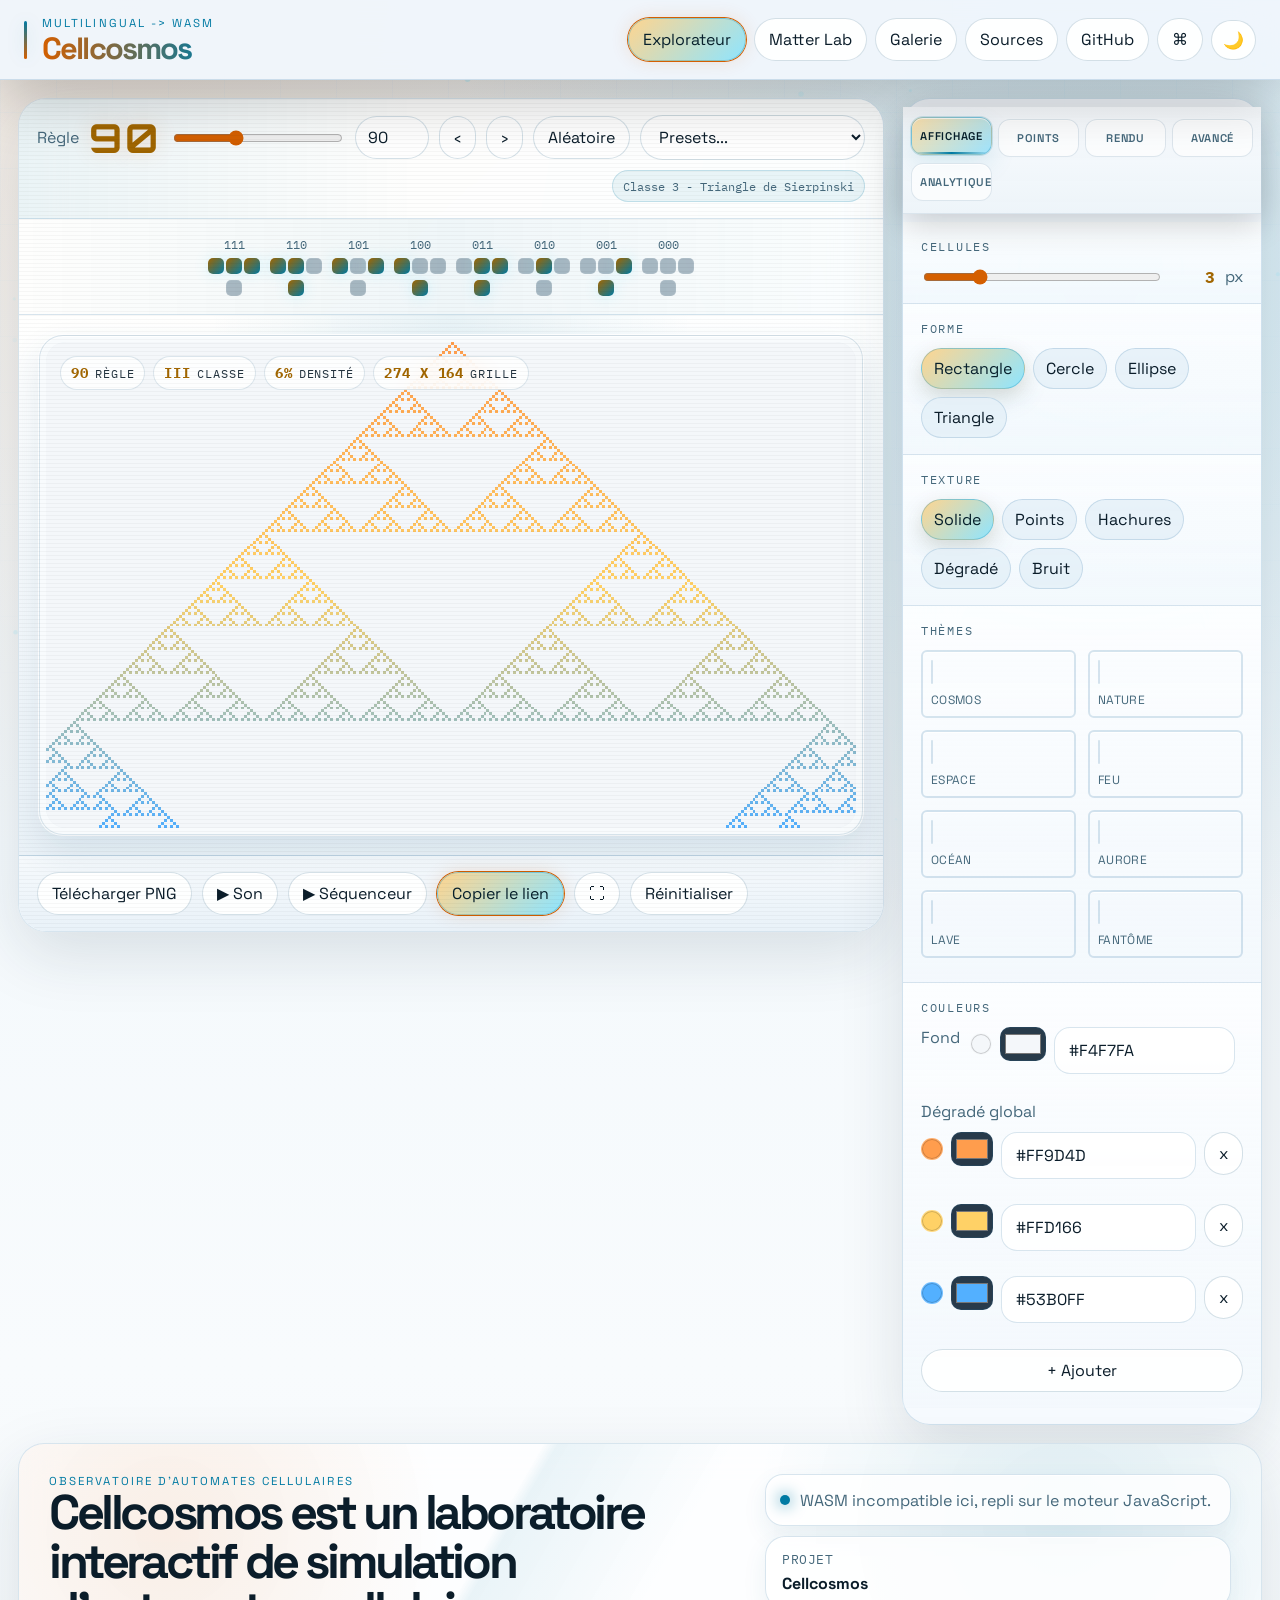
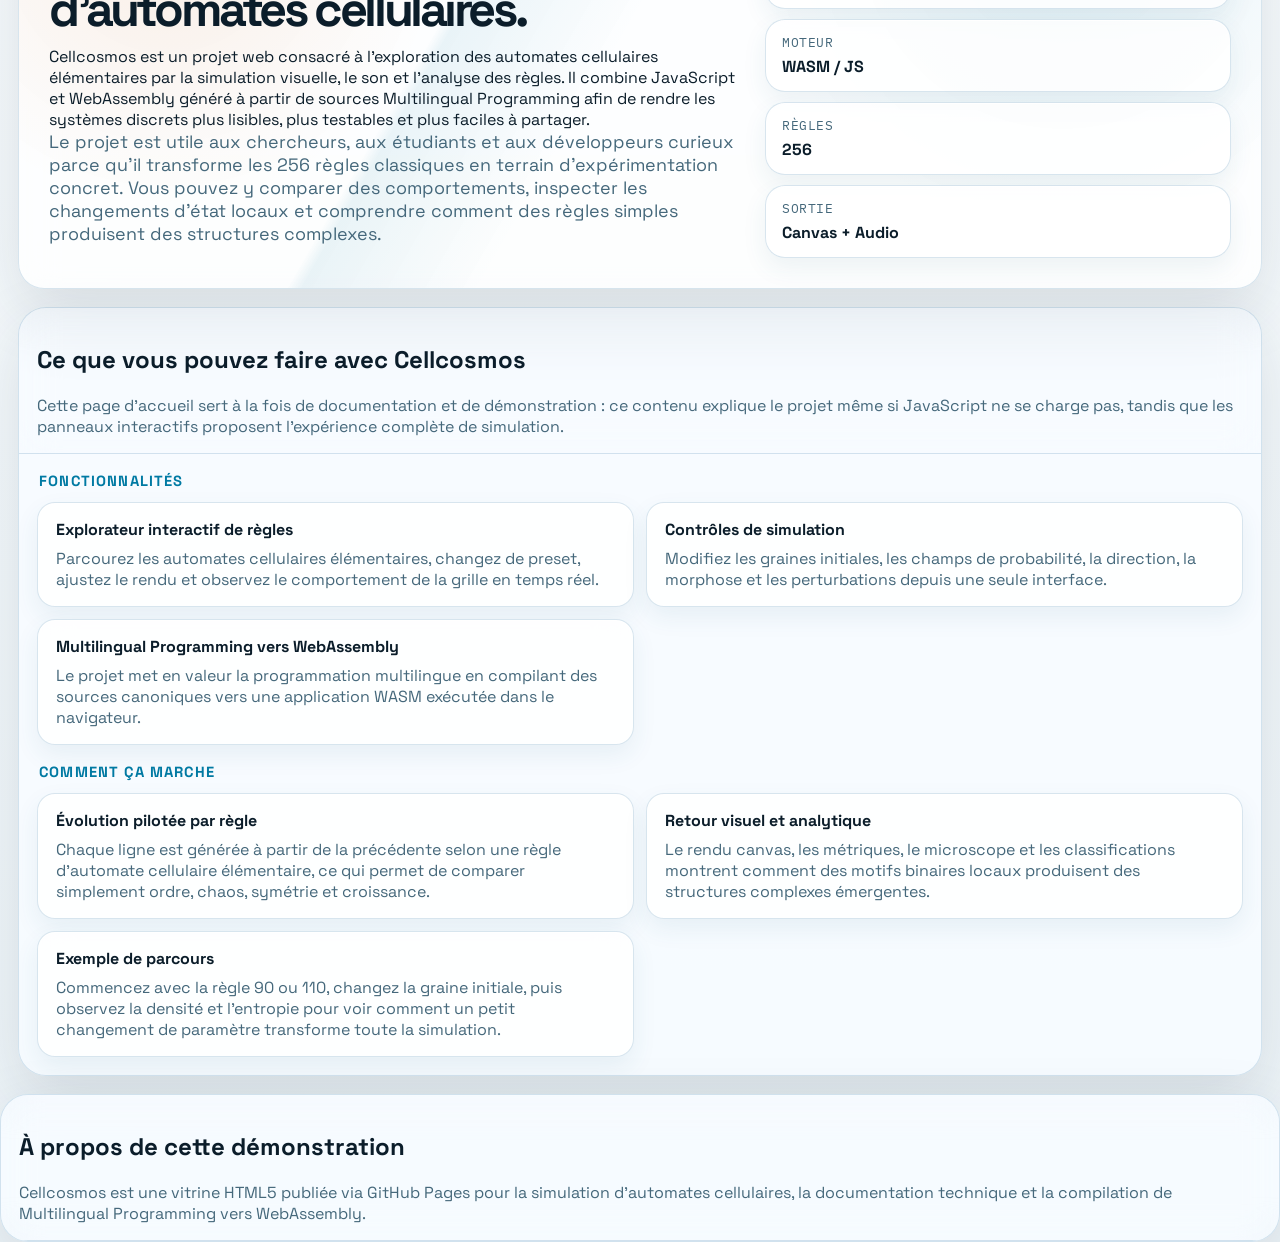
==== commit d5023fa4: "Add support for multiple automata" ====
--- a/public/index.html
+++ b/public/index.html
@@ -377,6 +377,34 @@
                       perturbations</button>
                   </div>
                 </div>
+
+                <div class="ctrl-section">
+                  <p class="ctrl-title">Chorégraphie</p>
+                  <label class="checkbox-row"><input type="checkbox" id="choreo-active" /> Activer</label>
+                  <div id="choreo-opts" class="stack compact" hidden>
+                    <label for="choreo-interp" class="muted">Interpolation</label>
+                    <select id="choreo-interp">
+                      <option value="lisse">Lisse</option>
+                      <option value="lineaire">Linéaire</option>
+                    </select>
+                    <div id="choreo-keyframes" class="stack compact"></div>
+                    <button type="button" id="choreo-add" class="ghost-btn">+ Ajouter une étape</button>
+                  </div>
+                </div>
+
+                <div class="ctrl-section">
+                  <p class="ctrl-title">Écosystème</p>
+                  <label class="checkbox-row"><input type="checkbox" id="eco-active" /> Activer</label>
+                  <div id="eco-opts" class="stack compact" hidden>
+                    <label for="eco-interaction" class="muted">Mode d'interaction</label>
+                    <select id="eco-interaction">
+                      <option value="superposition">Superposition (OR)</option>
+                      <option value="collision">Collision (XOR)</option>
+                      <option value="absorption">Absorption</option>
+                      <option value="hybridation">Hybridation</option>
+                    </select>
+                  </div>
+                </div>
               </div>
 
               <!-- Analytique Tab -->
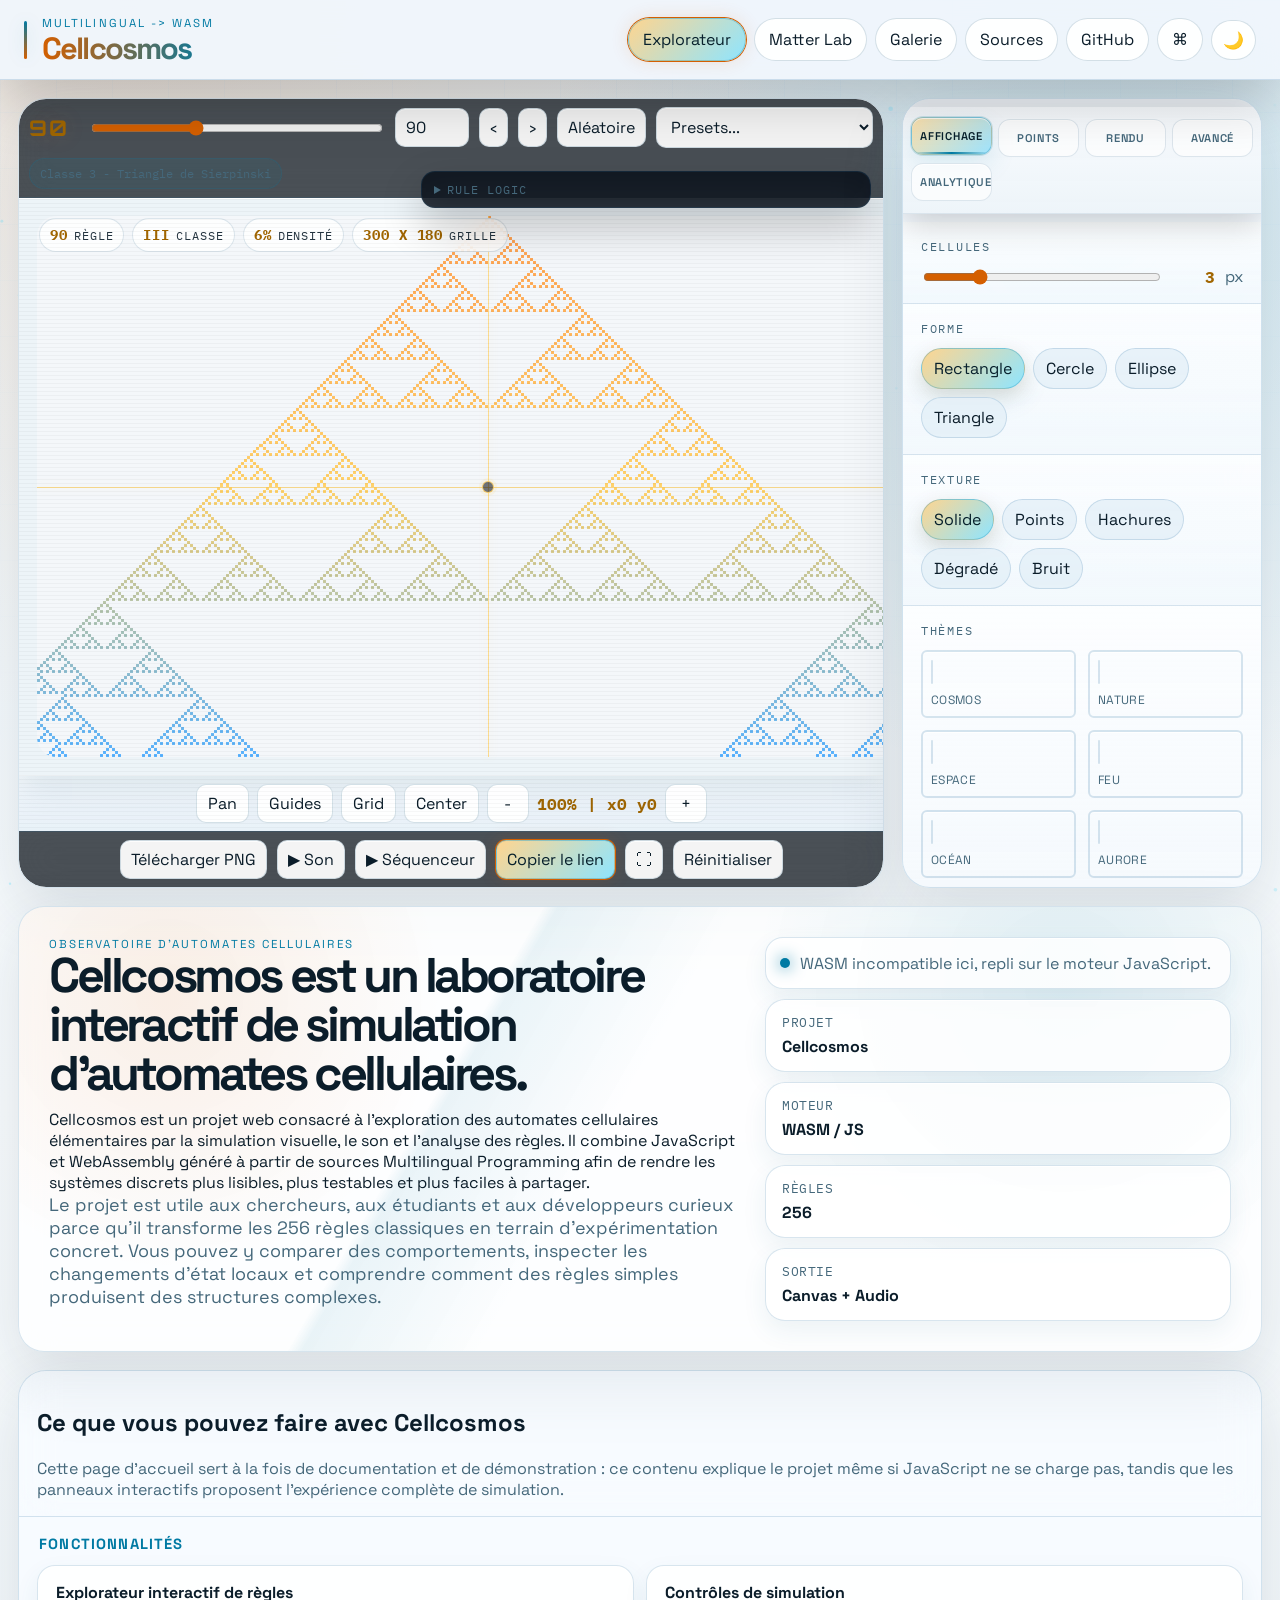
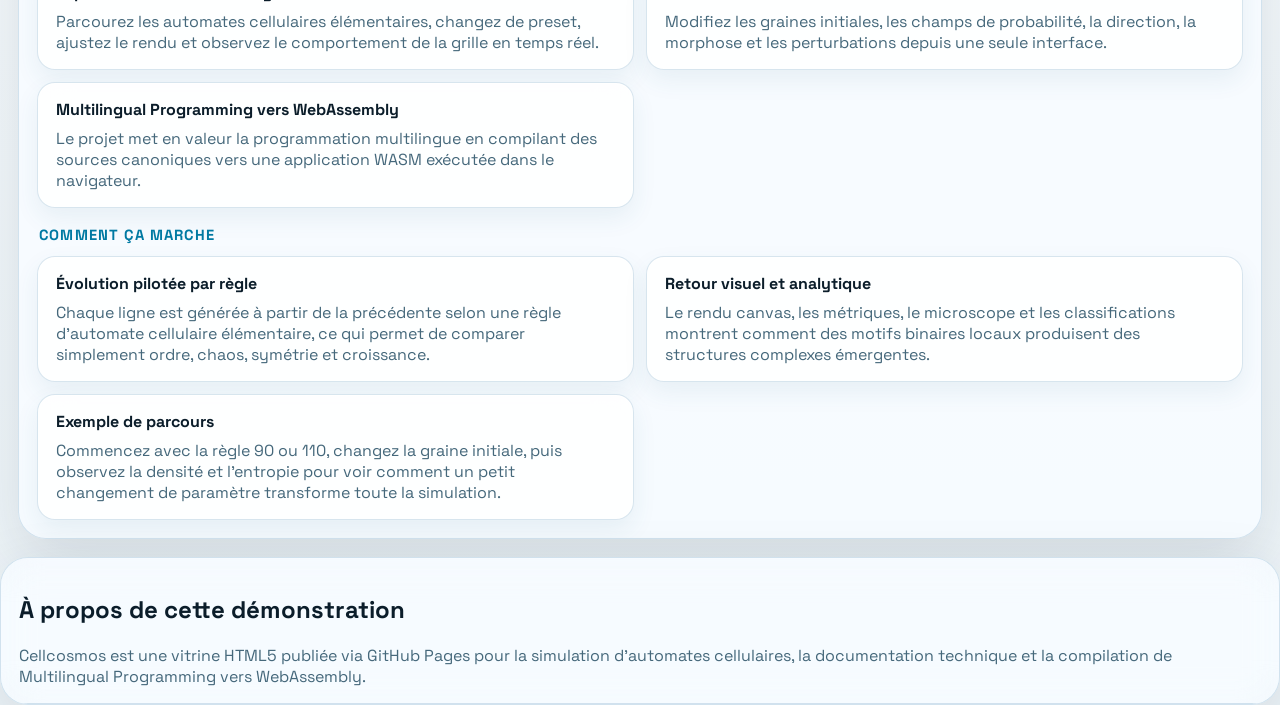
==== commit 6f39d1bf: "Update interface" ====
--- a/public/index.html
+++ b/public/index.html
@@ -64,21 +64,42 @@
             <span id="rule-class" class="rule-class"></span>
           </div>
 
-          <div id="rule-diagram" class="rule-diagram"></div>
-
-          <div class="canvas-card">
-            <div class="canvas-frame">
+          <details class="canvas-drawer rule-drawer">
+            <summary>Rule logic</summary>
+            <div id="rule-diagram" class="rule-diagram"></div>
+          </details>
+
+          <div class="canvas-card workspace-card">
+            <div class="canvas-workbench" id="explorer-workbench">
+            <div class="canvas-frame canvas-viewport" id="main-viewport">
               <div class="canvas-hud" aria-label="Métriques du rendu">
                 <span><strong id="hud-rule">90</strong> règle</span>
                 <span><strong id="hud-class">III</strong> classe</span>
                 <span><strong id="hud-density">0%</strong> densité</span>
                 <span><strong id="hud-grid">0 x 0</strong> grille</span>
               </div>
-              <canvas id="main-canvas" width="1200" height="720" aria-label="Automate cellulaire"></canvas>
-            </div>
-          </div>
-
-          <div class="actions">
+              <div class="workspace-layer" id="main-workspace-layer">
+                <canvas id="main-canvas" width="1200" height="720" aria-label="Automate cellulaire"></canvas>
+                <div class="guide-layer" id="main-guide-layer" aria-hidden="true">
+                  <span class="guide-line guide-horizontal"></span>
+                  <span class="guide-line guide-vertical"></span>
+                  <span class="guide-center"></span>
+                </div>
+              </div>
+            </div>
+            <div class="workspace-controls" aria-label="Outils de vue">
+              <button type="button" id="btn-pan-tool" class="ghost-btn" aria-pressed="false" title="Pan view">Pan</button>
+              <button type="button" id="btn-toggle-guides" class="ghost-btn" aria-pressed="true">Guides</button>
+              <button type="button" id="btn-toggle-grid" class="ghost-btn" aria-pressed="true">Grid</button>
+              <button type="button" id="btn-center-view" class="ghost-btn">Center</button>
+              <button type="button" id="btn-zoom-out" class="ghost-btn" aria-label="Zoom out">-</button>
+              <span id="viewport-status" class="value-badge">100% | x0 y0</span>
+              <button type="button" id="btn-zoom-in" class="ghost-btn" aria-label="Zoom in">+</button>
+            </div>
+            </div>
+          </div>
+
+          <div class="actions canvas-actions">
             <button type="button" id="btn-download">T&eacute;l&eacute;charger PNG</button>
             <button type="button" id="btn-sound">▶ Son</button>
             <button type="button" id="btn-sequencer">▶ S&eacute;quenceur</button>
@@ -92,11 +113,11 @@
               Gamme&nbsp;</span><span id="seq-gamme">—</span><span class="muted"> &nbsp;·&nbsp; Rang&nbsp;</span><span
               id="seq-row">—</span>
           </div>
-          <div id="microscope-panel" class="microscope-panel" hidden>
-            <div class="microscope-header">
+          <details id="microscope-panel" class="microscope-panel" hidden>
+            <summary class="microscope-header">
               <span class="microscope-title">Microscope</span>
               <span id="microscope-pos" class="value-badge">x0 y0</span>
-            </div>
+            </summary>
             <div class="microscope-grid">
               <div class="microscope-card">
                 <span class="microscope-label">Etat final</span>
@@ -127,11 +148,11 @@
                 <strong id="microscope-origin">0</strong>
               </div>
               <div class="microscope-card">
-                <span class="microscope-label">Perturbations</span>
+                <span class="microscope-label">Events</span>
                 <strong id="microscope-events">0</strong>
               </div>
             </div>
-          </div>
+          </details>
         </div>
 
         <aside class="sidebar">
@@ -498,9 +519,12 @@
             <span id="lab-geometry-status" class="rule-class">Aucune geometrie</span>
           </div>
 
-          <div id="lab-rule-diagram" class="rule-diagram"></div>
-
-          <div class="canvas-card">
+          <details class="canvas-drawer rule-drawer">
+            <summary>Rule logic</summary>
+            <div id="lab-rule-diagram" class="rule-diagram"></div>
+          </details>
+
+          <div class="canvas-card workspace-card">
             <div class="canvas-frame">
               <div class="canvas-hud" aria-label="Metriques Matter Lab">
                 <span><strong id="lab-hud-rule">90</strong> regle</span>
@@ -512,7 +536,7 @@
             </div>
           </div>
 
-          <div class="actions">
+          <div class="actions canvas-actions">
             <button type="button" id="lab-btn-download">Telecharger PNG</button>
             <button type="button" id="lab-btn-clear-geometry" class="ghost-btn">Effacer geometries</button>
             <button type="button" id="lab-btn-clear-field" class="ghost-btn">Effacer champ</button>
--- a/public/style.css
+++ b/public/style.css
@@ -562,6 +562,18 @@
   background: var(--canvas-card-bg);
 }
 
+.workspace-card {
+  padding: 0;
+  animation: none;
+}
+
+.canvas-workbench {
+  display: grid;
+  grid-template-rows: minmax(0, 1fr) auto;
+  min-height: min(68vh, 760px);
+  background: var(--canvas-surface-bg);
+}
+
 .canvas-frame {
   position: relative;
   overflow: hidden;
@@ -570,6 +582,36 @@
   border-radius: 24px;
   background: var(--canvas-frame-bg);
   box-shadow: var(--canvas-frame-shadow);
+}
+
+.canvas-viewport {
+  display: grid;
+  place-items: center;
+  min-height: min(62vh, 700px);
+  border-width: 0;
+  border-radius: 0;
+  background: var(--canvas-surface-bg);
+}
+
+.canvas-viewport.guides-hidden .guide-layer {
+  display: none;
+}
+
+.canvas-viewport.is-panning,
+.canvas-viewport.pan-tool {
+  cursor: grab;
+}
+
+.canvas-viewport.is-panning {
+  cursor: grabbing;
+}
+
+.workspace-layer {
+  position: relative;
+  width: min(100%, 1200px);
+  transform-origin: 50% 50%;
+  transition: transform 120ms ease;
+  will-change: transform;
 }
 
 .canvas-frame::before {
@@ -625,6 +667,281 @@
   image-rendering: pixelated;
 }
 
+.guide-layer {
+  position: absolute;
+  inset: 0;
+  z-index: 2;
+  pointer-events: none;
+}
+
+.guide-line {
+  position: absolute;
+  background: rgba(255, 209, 102, 0.72);
+  box-shadow: 0 0 10px rgba(255, 209, 102, 0.25);
+}
+
+.guide-horizontal {
+  left: 0;
+  right: 0;
+  top: 50%;
+  height: 1px;
+}
+
+.guide-vertical {
+  top: 0;
+  bottom: 0;
+  left: 50%;
+  width: 1px;
+}
+
+.guide-center {
+  position: absolute;
+  left: 50%;
+  top: 50%;
+  width: 12px;
+  height: 12px;
+  border: 1px solid rgba(255, 209, 102, 0.9);
+  border-radius: 999px;
+  background: rgba(2, 7, 13, 0.55);
+  transform: translate(-50%, -50%);
+  box-shadow: 0 0 0 3px rgba(255, 209, 102, 0.12);
+}
+
+.workspace-controls {
+  display: flex;
+  align-items: center;
+  justify-content: center;
+  gap: 8px;
+  min-height: 52px;
+  padding: 8px 12px;
+  border-top: 1px solid var(--border);
+  background: var(--toolbar-bg);
+}
+
+.workspace-controls .ghost-btn {
+  min-width: 42px;
+  padding: 8px 11px;
+  border-radius: 10px;
+}
+
+.workspace-controls .value-badge {
+  min-width: 118px;
+  text-align: center;
+  font-family: "IBM Plex Mono", monospace;
+}
+
+:is(#explorer-panel, #matterlab-panel) .viewer-shell {
+  position: relative;
+  display: grid;
+  grid-template-rows: auto minmax(0, 1fr) auto;
+  min-height: calc(100vh - 110px);
+  height: calc(100vh - 110px);
+  overflow: hidden;
+}
+
+:is(#explorer-panel, #matterlab-panel) .viewer-shell>.rule-bar {
+  position: relative;
+  z-index: 9;
+  padding: 8px 10px;
+  border-bottom: 1px solid var(--border);
+  border-radius: 0;
+  background: rgba(5, 13, 22, 0.72);
+  -webkit-backdrop-filter: blur(18px);
+  backdrop-filter: blur(18px);
+  box-shadow: none;
+}
+
+:is(#explorer-panel, #matterlab-panel) .viewer-shell>.rule-bar .rule-label {
+  display: none;
+}
+
+:is(#explorer-panel, #matterlab-panel) .viewer-shell>.rule-bar .rule-number {
+  min-width: 50px;
+  font-size: 1.35rem;
+}
+
+:is(#explorer-panel, #matterlab-panel) .viewer-shell>.rule-bar button,
+:is(#explorer-panel, #matterlab-panel) .viewer-shell>.rule-bar select,
+:is(#explorer-panel, #matterlab-panel) .viewer-shell>.rule-bar input[type="number"] {
+  padding: 8px 10px;
+  border-radius: 10px;
+}
+
+:is(#explorer-panel, #matterlab-panel) .viewer-shell>.rule-bar :is(#rule-slider, #lab-rule-slider) {
+  min-width: 120px;
+}
+
+:is(#explorer-panel, #matterlab-panel) .viewer-shell>.rule-bar .rule-class {
+  margin-left: 0;
+  font-size: 0.72rem;
+}
+
+.canvas-drawer {
+  position: absolute;
+  right: 12px;
+  top: 72px;
+  z-index: 10;
+  width: min(450px, calc(100% - 24px));
+  border: 1px solid var(--border);
+  border-radius: 14px;
+  background: rgba(5, 13, 22, 0.82);
+  -webkit-backdrop-filter: blur(18px);
+  backdrop-filter: blur(18px);
+  box-shadow: 0 18px 42px rgba(0, 0, 0, 0.24);
+}
+
+.canvas-drawer summary {
+  cursor: pointer;
+  padding: 10px 12px;
+  color: var(--muted);
+  font-family: "IBM Plex Mono", monospace;
+  font-size: 0.76rem;
+  letter-spacing: 0.08em;
+  text-transform: uppercase;
+}
+
+.canvas-drawer .rule-diagram {
+  max-height: min(42vh, 360px);
+  overflow: auto;
+  border-top: 1px solid var(--border);
+  border-bottom: 0;
+  padding: 12px;
+}
+
+:is(#explorer-panel, #matterlab-panel) .workspace-card {
+  min-height: 0;
+  height: 100%;
+  overflow: hidden;
+}
+
+#explorer-panel .canvas-workbench {
+  min-height: 0;
+  height: 100%;
+}
+
+#explorer-panel .canvas-viewport,
+#matterlab-panel .canvas-frame {
+  min-height: 0;
+  height: 100%;
+  padding: 18px;
+}
+
+#explorer-panel .workspace-layer {
+  width: auto;
+  height: 100%;
+  max-width: 100%;
+  aspect-ratio: 5 / 3;
+}
+
+#explorer-panel #main-canvas,
+#matterlab-panel #lab-canvas {
+  width: 100%;
+  height: 100%;
+  aspect-ratio: auto;
+}
+
+:is(#explorer-panel, #matterlab-panel) .canvas-actions {
+  position: relative;
+  z-index: 9;
+  justify-content: center;
+  padding: 8px 10px;
+  border-top: 1px solid var(--border);
+  border-bottom: 0;
+  border-radius: 0;
+  background: rgba(5, 13, 22, 0.72);
+  -webkit-backdrop-filter: blur(18px);
+  backdrop-filter: blur(18px);
+  box-shadow: none;
+}
+
+:is(#explorer-panel, #matterlab-panel) .canvas-actions button {
+  padding: 8px 10px;
+  border-radius: 10px;
+}
+
+#explorer-panel .seq-status {
+  position: absolute;
+  left: 16px;
+  bottom: 118px;
+  z-index: 10;
+  max-width: min(560px, calc(100% - 32px));
+  border: 1px solid var(--border);
+  border-radius: 12px;
+  background: rgba(5, 13, 22, 0.78);
+  -webkit-backdrop-filter: blur(16px);
+  backdrop-filter: blur(16px);
+}
+
+#explorer-panel .microscope-panel {
+  position: absolute;
+  right: 16px;
+  bottom: 118px;
+  z-index: 10;
+  width: min(420px, calc(100% - 32px));
+  max-height: min(44vh, 420px);
+  overflow: auto;
+  border: 1px solid var(--border);
+  border-radius: 14px;
+  background: rgba(5, 13, 22, 0.84);
+  -webkit-backdrop-filter: blur(18px);
+  backdrop-filter: blur(18px);
+  box-shadow: 0 18px 42px rgba(0, 0, 0, 0.24);
+}
+
+@media (max-width: 940px) {
+  :is(#explorer-panel, #matterlab-panel) .viewer-shell {
+    min-height: 78vh;
+    height: 78vh;
+  }
+
+  :is(#explorer-panel, #matterlab-panel) .viewer-shell>.rule-bar {
+    max-height: 132px;
+    overflow: auto;
+  }
+
+  :is(#explorer-panel, #matterlab-panel) .workspace-card,
+  #explorer-panel .canvas-workbench {
+    min-height: 0;
+    height: 100%;
+  }
+
+  #explorer-panel .canvas-viewport,
+  #matterlab-panel .canvas-frame {
+    min-height: 0;
+    height: 100%;
+    padding: 10px;
+  }
+
+  :is(#explorer-panel, #matterlab-panel) .canvas-hud {
+    position: absolute;
+    top: 10px;
+    left: 10px;
+    right: 10px;
+    margin: 0;
+  }
+
+  :is(#explorer-panel, #matterlab-panel) .canvas-actions {
+    flex-wrap: nowrap;
+    justify-content: flex-start;
+    overflow-x: auto;
+  }
+
+  :is(#explorer-panel, #matterlab-panel) .canvas-drawer {
+    top: 142px;
+    right: 8px;
+    width: min(420px, calc(100% - 16px));
+  }
+
+  #explorer-panel .seq-status,
+  #explorer-panel .microscope-panel {
+    left: 8px;
+    right: 8px;
+    bottom: 112px;
+    width: auto;
+    max-width: none;
+  }
+}
+
 #main-canvas.inspect-mode {
   cursor: crosshair;
 }
@@ -637,6 +954,44 @@
   padding: 8px 0;
   position: sticky;
   top: 92px;
+}
+
+@media (min-width: 941px) {
+  .viewer-shell {
+    position: sticky;
+    top: 92px;
+    max-height: calc(100vh - 110px);
+    overflow-y: auto;
+  }
+
+  #explorer-panel .viewer-shell {
+    position: sticky;
+    top: 92px;
+    overflow: hidden;
+  }
+
+  #matterlab-panel .viewer-shell {
+    position: sticky;
+    top: 92px;
+    overflow: hidden;
+  }
+
+  .sidebar {
+    display: flex;
+    flex-direction: column;
+    max-height: calc(100vh - 110px);
+    overflow: hidden;
+  }
+
+  .sidebar-tabs-container,
+  .lab-tabs-content {
+    min-height: 0;
+  }
+
+  .matterlab-sidebar {
+    display: flex;
+    flex-direction: column;
+  }
 }
 
 .matterlab-shell,
@@ -960,11 +1315,25 @@
   display: flex;
   align-items: center;
   gap: 10px;
+  flex-wrap: wrap;
   margin-bottom: 10px;
 }
 
 .point-meta input[type="number"] {
   width: 90px;
+}
+
+.point-meta > .ctrl-row {
+  flex: 1 1 100%;
+  min-width: 0;
+}
+
+.point-rule-row {
+  justify-content: space-between;
+}
+
+.point-rule-row input[type="number"] {
+  flex: 0 0 90px;
 }
 
 .point-options-grid {
@@ -1186,12 +1555,25 @@
     grid-template-columns: 1fr;
   }
 
+  .viewer-shell {
+    position: static;
+    max-height: none;
+    overflow: hidden;
+  }
+
   .hero {
     grid-template-columns: 1fr;
   }
 
   .sidebar {
     position: static;
+    display: block;
+    max-height: none;
+    overflow: visible;
+  }
+
+  .sidebar-tabs-container {
+    height: auto;
   }
 }
 
@@ -1258,7 +1640,7 @@
 .microscope-panel {
   display: grid;
   gap: 12px;
-  padding: 14px 18px 18px;
+  padding: 0;
   border-top: 1px solid var(--border);
   background: linear-gradient(180deg, rgba(102, 227, 255, 0.04), rgba(255, 157, 77, 0.03));
 }
@@ -1272,6 +1654,13 @@
   align-items: center;
   justify-content: space-between;
   gap: 10px;
+  padding: 12px 14px;
+  cursor: pointer;
+  list-style: none;
+}
+
+.microscope-header::-webkit-details-marker {
+  display: none;
 }
 
 .microscope-title,
@@ -1290,6 +1679,11 @@
   display: grid;
   grid-template-columns: repeat(4, minmax(0, 1fr));
   gap: 10px;
+  padding: 0 14px 14px;
+}
+
+.microscope-panel:not([open]) .microscope-grid {
+  display: none;
 }
 
 .microscope-card {
@@ -1305,6 +1699,8 @@
 .microscope-label {
   color: var(--muted);
   font-size: 0.68rem;
+  overflow-wrap: anywhere;
+  word-break: break-word;
 }
 
 .microscope-card strong {
@@ -1791,6 +2187,15 @@
   border-radius: inherit;
 }
 
+@media (min-width: 941px) {
+  .viewer-shell {
+    position: sticky;
+    top: 92px;
+    max-height: calc(100vh - 110px);
+    overflow-y: auto;
+  }
+}
+
 /* Enhanced glassmorphism */
 .viewer-shell,
 .sidebar {
@@ -1962,6 +2367,12 @@
   padding: 0;
 }
 
+body.fullscreen-mode .viewer-shell {
+  position: static;
+  max-height: none;
+  overflow: hidden;
+}
+
 body.fullscreen-mode #main-canvas {
   border-radius: 0;
 }
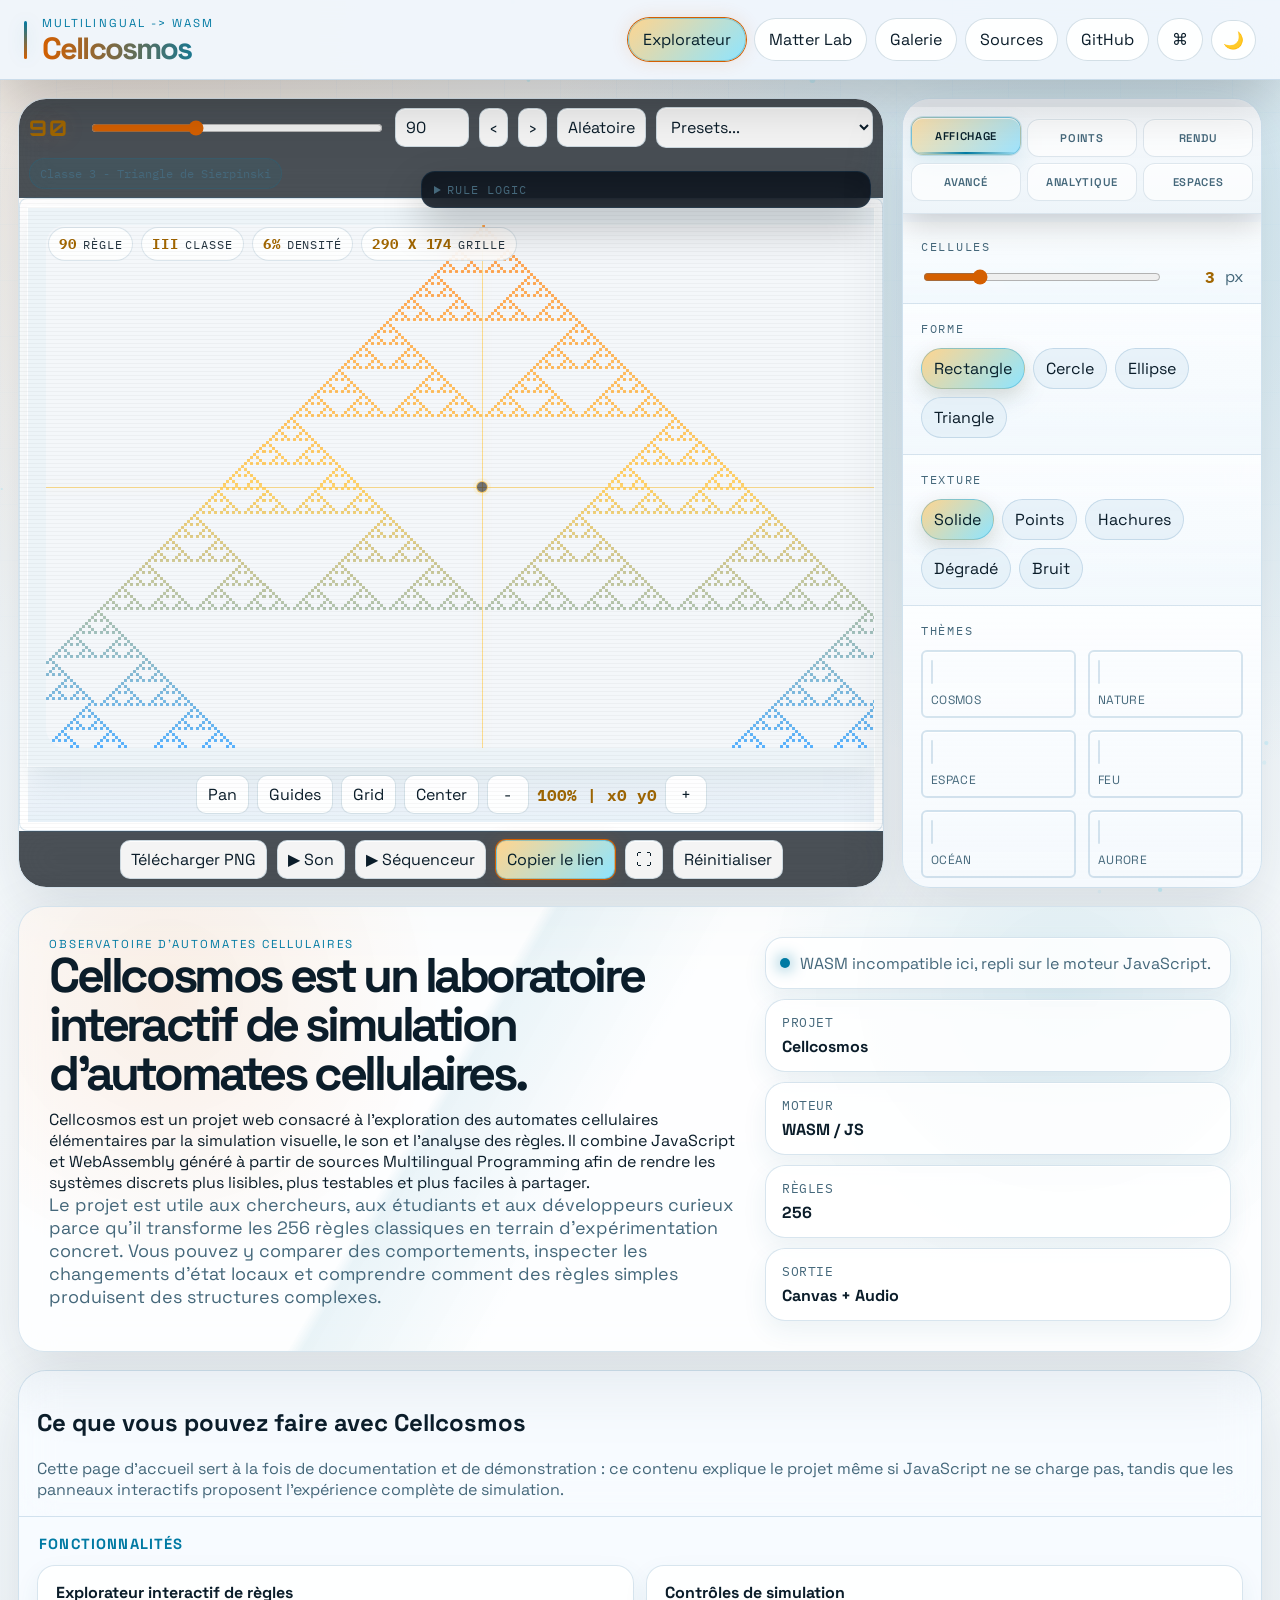
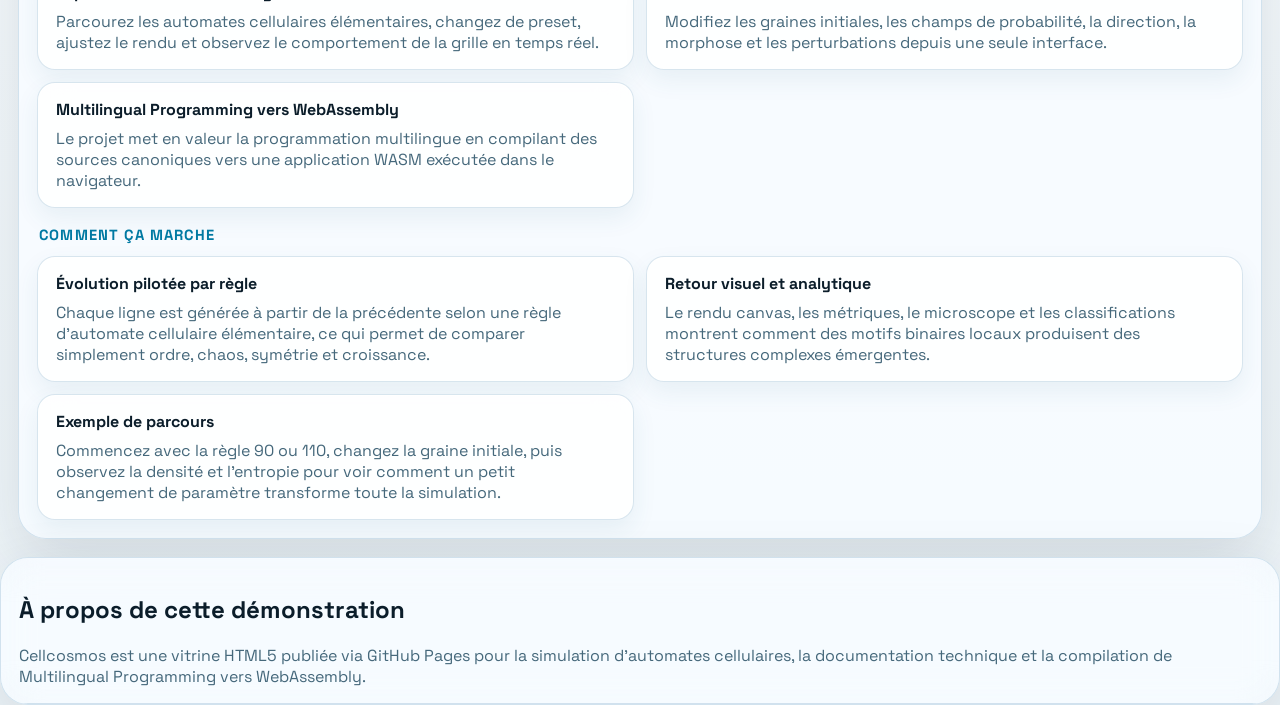
==== commit ce72cfc9: "Support multiple automata" ====
--- a/public/index.html
+++ b/public/index.html
@@ -87,6 +87,9 @@
                 </div>
               </div>
             </div>
+            <div id="workspace-grid-view" class="workspace-grid-view" hidden>
+              <!-- Dynamically populated -->
+            </div>
             <div class="workspace-controls" aria-label="Outils de vue">
               <button type="button" id="btn-pan-tool" class="ghost-btn" aria-pressed="false" title="Pan view">Pan</button>
               <button type="button" id="btn-toggle-guides" class="ghost-btn" aria-pressed="true">Guides</button>
@@ -163,6 +166,7 @@
               <button type="button" class="sidebar-tab-btn" data-tab="rendu">Rendu</button>
               <button type="button" class="sidebar-tab-btn" data-tab="avance">Avancé</button>
               <button type="button" class="sidebar-tab-btn" data-tab="analytique">Analytique</button>
+              <button type="button" class="sidebar-tab-btn" data-tab="espaces">Espaces</button>
             </div>
 
             <div class="sidebar-tabs-content">
@@ -426,6 +430,17 @@
                     </select>
                   </div>
                 </div>
+              </div>
+
+              <!-- Espaces Tab -->
+              <div class="sidebar-tab-panel" data-tab="espaces">
+                <div class="ctrl-section">
+                  <div class="ctrl-row">
+                    <button type="button" id="btn-new-workspace" class="ghost-btn">+ Nouveau</button>
+                    <button type="button" id="btn-workspace-grid" class="ghost-btn" aria-pressed="false">Grille</button>
+                  </div>
+                </div>
+                <div id="workspace-list" class="workspace-list"></div>
               </div>
 
               <!-- Analytique Tab -->
--- a/public/style.css
+++ b/public/style.css
@@ -568,6 +568,7 @@
 }
 
 .canvas-workbench {
+  position: relative;
   display: grid;
   grid-template-rows: minmax(0, 1fr) auto;
   min-height: min(68vh, 760px);
@@ -1742,7 +1743,7 @@
   top: 0;
   z-index: 10;
   display: grid;
-  grid-template-columns: repeat(4, minmax(0, 1fr));
+  grid-template-columns: repeat(3, minmax(0, 1fr));
   gap: 6px;
   padding: 12px 8px;
   background: var(--canvas-shell-bg);
@@ -2394,6 +2395,173 @@
   right: -2px;
 }
 
+/* Workspace styles */
+.workspace-list {
+  display: flex;
+  flex-direction: column;
+  gap: 8px;
+  padding: 8px;
+}
+
+.workspace-card {
+  border: 1px solid var(--border);
+  border-radius: 8px;
+  background: var(--surface);
+  padding: 8px;
+  display: flex;
+  flex-direction: column;
+  gap: 6px;
+  cursor: pointer;
+  transition: all 0.2s ease;
+}
+
+.workspace-card:hover {
+  border-color: var(--accent-2);
+  background: var(--surface-strong);
+}
+
+.workspace-card.active {
+  border-color: var(--accent);
+  background: var(--surface-strong);
+  box-shadow: 0 0 16px rgba(255, 157, 77, 0.2);
+}
+
+.workspace-card-thumb {
+  width: 100%;
+  height: 60px;
+  overflow: hidden;
+  border-radius: 4px;
+  background: var(--canvas-shell-bg);
+  display: flex;
+  align-items: center;
+  justify-content: center;
+}
+
+.workspace-card-thumb img {
+  width: 100%;
+  height: 100%;
+  object-fit: cover;
+}
+
+.workspace-card-body {
+  display: flex;
+  align-items: center;
+  gap: 6px;
+  font-size: 0.85rem;
+}
+
+.workspace-name-input {
+  flex: 1;
+  background: transparent;
+  border: none;
+  border-bottom: 1px solid var(--border);
+  color: var(--text);
+  font-family: inherit;
+  font-size: 0.85rem;
+  padding: 2px 4px;
+  outline: none;
+  transition: border-color 0.2s ease;
+}
+
+.workspace-name-input:focus {
+  border-bottom-color: var(--accent);
+}
+
+.workspace-card-actions {
+  display: flex;
+  gap: 4px;
+  justify-content: flex-end;
+}
+
+.workspace-card-actions .ghost-btn {
+  font-size: 0.75rem;
+  padding: 4px 8px;
+}
+
+/* Grid view */
+.workspace-grid-view {
+  position: absolute;
+  top: 0;
+  left: 0;
+  right: 0;
+  bottom: auto;
+  height: calc(100% - 54px);
+  display: none;
+  grid-template-columns: repeat(auto-fit, minmax(240px, 1fr));
+  gap: 12px;
+  padding: 16px;
+  overflow: auto;
+  background: var(--canvas-surface-bg);
+  border-radius: 0;
+  z-index: 100;
+  box-sizing: border-box;
+}
+
+.workspace-grid-view[hidden] {
+  display: none !important;
+  visibility: hidden;
+}
+
+.workspace-grid-view:not([hidden]) {
+  display: grid !important;
+  visibility: visible !important;
+  background: linear-gradient(180deg, var(--canvas-surface-bg) 0%, rgba(102, 227, 255, 0.04) 100%);
+}
+
+.workspace-grid-cell {
+  border: 2px solid var(--border);
+  border-radius: 8px;
+  overflow: hidden;
+  cursor: pointer;
+  background: var(--surface);
+  display: flex;
+  flex-direction: column;
+  transition: all 0.2s ease;
+  min-height: 200px;
+}
+
+.workspace-grid-cell:hover {
+  border-color: var(--accent-2);
+  box-shadow: 0 12px 28px rgba(102, 227, 255, 0.12);
+}
+
+.workspace-grid-cell.active {
+  border-color: var(--accent);
+  box-shadow: 0 0 0 2px var(--accent), 0 12px 32px rgba(255, 157, 77, 0.16);
+}
+
+.workspace-grid-label {
+  padding: 6px 10px;
+  font-size: 0.78rem;
+  font-family: 'IBM Plex Mono', monospace;
+  color: var(--muted);
+  background: var(--canvas-shell-bg);
+  text-transform: uppercase;
+  letter-spacing: 0.05em;
+  border-bottom: 1px solid var(--border);
+}
+
+.workspace-grid-img {
+  width: 100%;
+  flex: 1;
+  object-fit: cover;
+  display: block;
+  min-height: 160px;
+}
+
+.workspace-grid-placeholder {
+  flex: 1;
+  display: flex;
+  align-items: center;
+  justify-content: center;
+  min-height: 160px;
+  background: linear-gradient(135deg, rgba(102, 227, 255, 0.12), rgba(255, 157, 77, 0.08));
+  border: 1px dashed rgba(102, 227, 255, 0.3);
+  border-radius: 4px;
+  margin: 8px;
+  color: var(--muted);
+}
+
 /* ─────────────────────────────────────────────────────────────────────────
    6. REDUCED MOTION SUPPORT FOR ALL NEW ANIMATIONS
    ─────────────────────────────────────────────────────────────────────── */
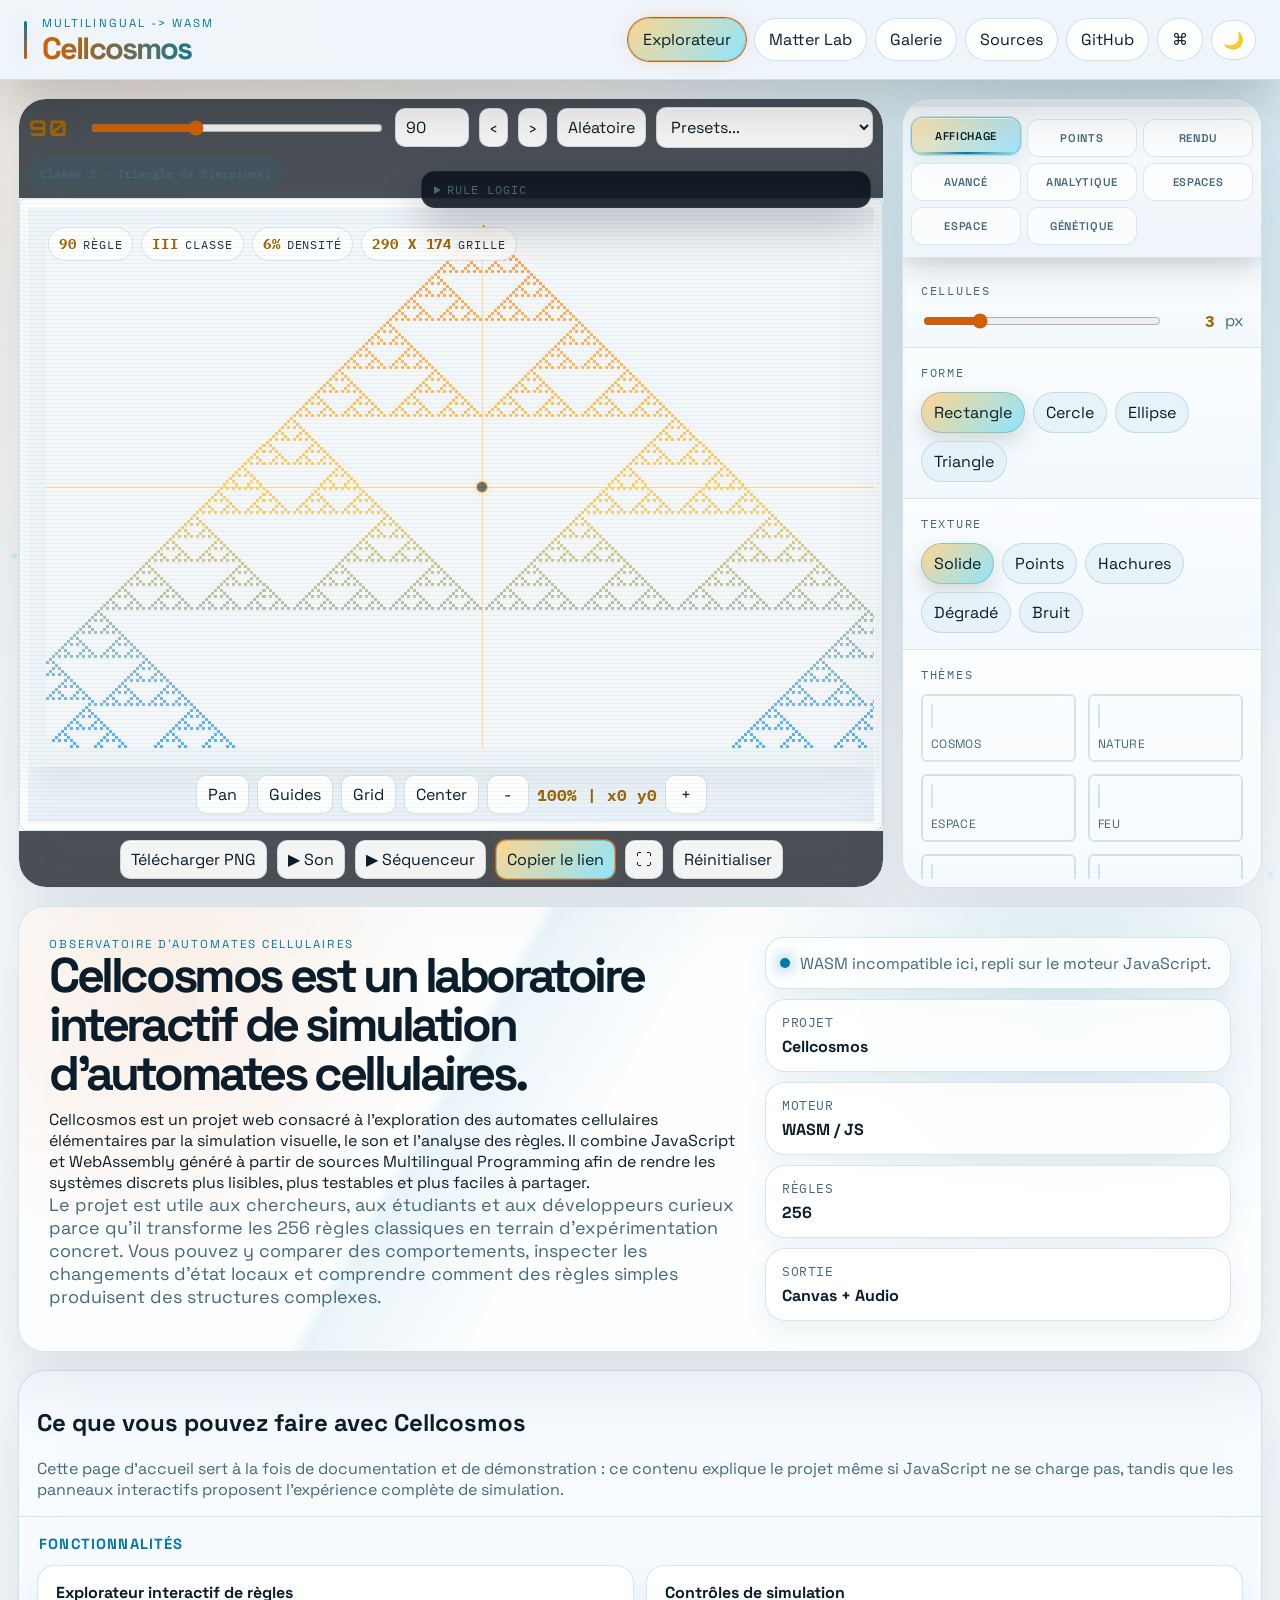
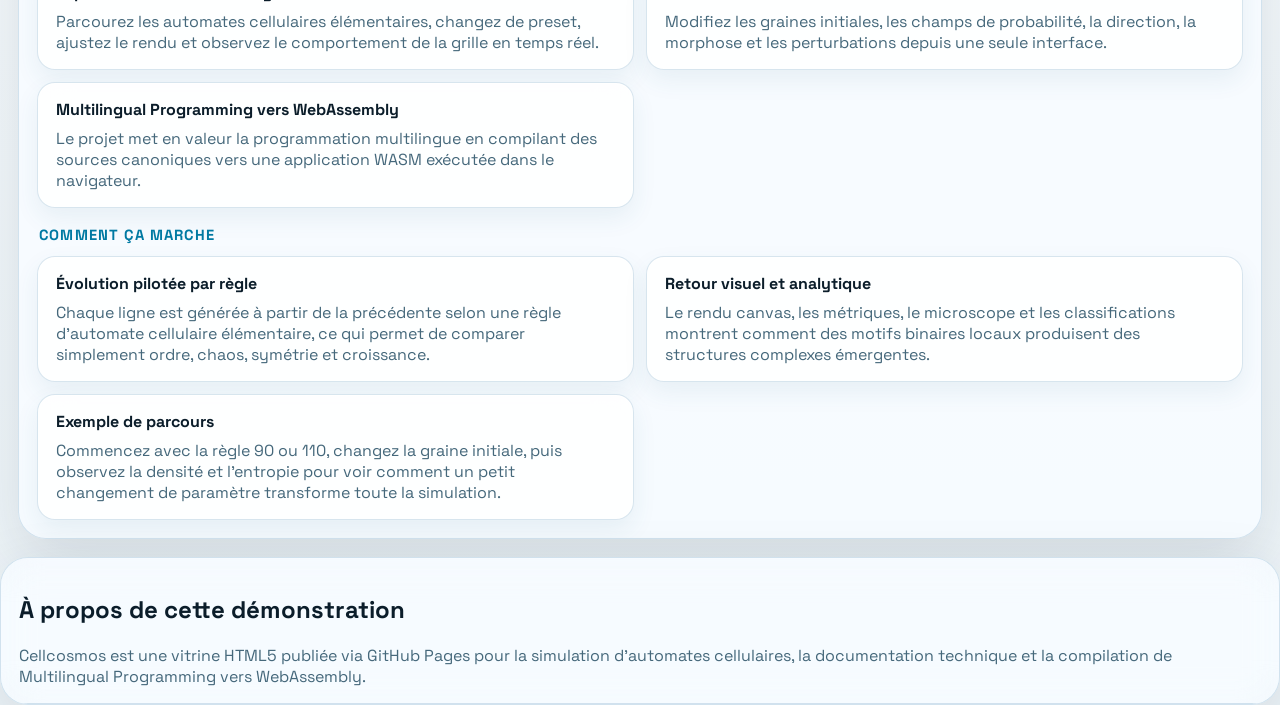
==== commit dde83187: "Add GA support and temporal aspects to music" ====
--- a/public/index.html
+++ b/public/index.html
@@ -167,6 +167,8 @@
               <button type="button" class="sidebar-tab-btn" data-tab="avance">Avancé</button>
               <button type="button" class="sidebar-tab-btn" data-tab="analytique">Analytique</button>
               <button type="button" class="sidebar-tab-btn" data-tab="espaces">Espaces</button>
+              <button type="button" class="sidebar-tab-btn" data-tab="espace">Espace</button>
+              <button type="button" class="sidebar-tab-btn" data-tab="genetique">Génétique</button>
             </div>
 
             <div class="sidebar-tabs-content">
@@ -499,6 +501,79 @@
                     Les métriques suivent le comportement biologique de l'automate : entropie (ordre/chaos), compacité
                     (structure), fragmentation (dispersion), symétrie (régularité) et croissance (dynamique).
                   </p>
+                </div>
+              </div>
+
+              <!-- Espace Tab -->
+              <div class="sidebar-tab-panel" data-tab="espace" hidden>
+                <div class="ctrl-section">
+                  <p class="ctrl-title">Espace des 256 règles</p>
+                  <p class="muted" style="font-size: 0.75rem; margin-bottom: 8px;">Grille 16×16 colorée par classe de Wolfram · Cliquez une cellule pour naviguer</p>
+                  <div class="rs-filter-row">
+                    <label><input type="radio" name="rs-filtre" value="tous" checked /> Tous</label>
+                    <label><input type="radio" name="rs-filtre" value="1" /> I</label>
+                    <label><input type="radio" name="rs-filtre" value="2" /> II</label>
+                    <label><input type="radio" name="rs-filtre" value="3" /> III</label>
+                    <label><input type="radio" name="rs-filtre" value="4" /> IV</label>
+                  </div>
+                  <canvas id="rule-space-canvas" width="368" height="368" aria-label="Espace des règles"></canvas>
+                  <p class="muted rs-legend">Cliquer une cellule pour naviguer · Voisins Hamming-1 en or</p>
+                  <div class="rs-info">
+                    <span class="muted">Règle </span><strong id="rs-rule">—</strong>
+                    <span class="muted"> · Classe </span><span id="rs-classe">—</span>
+                  </div>
+                  <p class="muted" style="font-size: 0.75rem; margin-top: 6px;" id="rs-neighbors">Voisins: —</p>
+                </div>
+              </div>
+
+              <!-- Génétique Tab -->
+              <div class="sidebar-tab-panel" data-tab="genetique" hidden>
+                <div class="ctrl-section">
+                  <p class="ctrl-title">Algorithme génétique</p>
+                  <p class="muted" style="font-size: 0.75rem; margin-bottom: 8px;">Croise les meilleures règles d'automates cellulaires selon critères musicaux (symétrie, densité, rythme)</p>
+                  <div class="ga-config-row">
+                    <div class="ga-config-col">
+                      <label class="muted">Population</label>
+                      <input type="number" id="ga-taille" value="16" min="4" max="64" step="4" />
+                    </div>
+                    <div class="ga-config-col">
+                      <label class="muted">Générations</label>
+                      <input type="number" id="ga-generations" value="20" min="1" max="100" />
+                    </div>
+                  </div>
+                </div>
+                <div class="ctrl-section">
+                  <p class="ctrl-title">Poids de fitness</p>
+                  <div class="ga-slider-row">
+                    <label>
+                      <span class="ga-weight-label">Symétrie</span>
+                      <input type="range" id="ga-w-symetrie" min="0" max="10" value="5" />
+                    </label>
+                  </div>
+                  <div class="ga-slider-row">
+                    <label>
+                      <span class="ga-weight-label">Densité</span>
+                      <input type="range" id="ga-w-densite" min="0" max="10" value="5" />
+                    </label>
+                  </div>
+                  <div class="ga-slider-row">
+                    <label>
+                      <span class="ga-weight-label">Rythme</span>
+                      <input type="range" id="ga-w-rythme" min="0" max="10" value="5" />
+                    </label>
+                  </div>
+                </div>
+                <div class="ctrl-section">
+                  <div class="ga-button-row">
+                    <button type="button" id="btn-ga-init" class="ghost-btn">Initialiser</button>
+                    <button type="button" id="btn-ga-step" class="ghost-btn">→ Étape</button>
+                    <button type="button" id="btn-ga-run" class="ghost-btn">▶ Évoluer</button>
+                  </div>
+                  <button type="button" id="btn-ga-apply" class="accent-btn ga-apply-btn">Appliquer meilleure</button>
+                </div>
+                <div class="ctrl-section">
+                  <div id="ga-status" class="muted ga-status">—</div>
+                  <div id="ga-population-list" class="ga-population-list"></div>
                 </div>
               </div>
             </div>
--- a/public/style.css
+++ b/public/style.css
@@ -1845,7 +1845,7 @@
 }
 
 .sidebar-tab-panel.active {
-  display: block;
+  display: block !important;
   opacity: 1;
 }
 
@@ -2591,3 +2591,145 @@
     animation: none;
   }
 }
+
+/* ─────────────────────────────────────────────────────────────────────────
+   Rule Space Visualization
+   ─────────────────────────────────────────────────────────────────────── */
+
+#rule-space-canvas {
+  cursor: pointer;
+  border: 1px solid var(--border);
+  border-radius: 4px;
+  width: 100%;
+  max-width: 368px;
+  height: auto;
+  display: block;
+  margin: 8px 0;
+}
+
+.rs-filter-row {
+  display: flex;
+  gap: 8px;
+  flex-wrap: wrap;
+  margin-bottom: 8px;
+}
+
+.rs-filter-row label {
+  font-size: 0.8rem;
+  cursor: pointer;
+  display: flex;
+  align-items: center;
+  gap: 4px;
+}
+
+.rs-info {
+  font-size: 0.8rem;
+  margin-top: 6px;
+  line-height: 1.4;
+}
+
+.rs-legend {
+  font-size: 0.75rem !important;
+  margin: 4px 0 !important;
+}
+
+/* ─────────────────────────────────────────────────────────────────────────
+   Genetic Algorithm Panel
+   ─────────────────────────────────────────────────────────────────────── */
+
+.ga-config-row {
+  display: flex;
+  gap: 8px;
+  margin-bottom: 8px;
+}
+
+.ga-config-col {
+  flex: 1;
+}
+
+.ga-config-col label {
+  display: block;
+  font-size: 0.75rem;
+  margin-bottom: 4px;
+}
+
+.ga-config-col input[type="number"] {
+  width: 100%;
+}
+
+.ga-slider-row {
+  display: flex;
+  align-items: center;
+  gap: 8px;
+  margin-bottom: 6px;
+}
+
+.ga-slider-row label {
+  flex: 1;
+  display: flex;
+  align-items: center;
+  gap: 6px;
+}
+
+.ga-weight-label {
+  font-size: 0.75rem;
+  flex: 0 0 60px;
+}
+
+.ga-slider-row input[type="range"] {
+  flex: 1;
+}
+
+.ga-button-row {
+  display: flex;
+  flex-wrap: wrap;
+  gap: 4px;
+  margin-bottom: 6px;
+}
+
+.ga-button-row button {
+  flex: 1;
+  min-width: 70px;
+  font-size: 0.8rem;
+}
+
+.ga-apply-btn {
+  width: 100%;
+  margin-top: 4px;
+}
+
+.ga-status {
+  font-size: 0.8rem !important;
+  margin-bottom: 6px !important;
+}
+
+.ga-population-list {
+  display: flex;
+  flex-wrap: wrap;
+  gap: 4px;
+  max-height: 180px;
+  overflow-y: auto;
+  padding: 4px;
+}
+
+.ga-rule-chip {
+  cursor: pointer;
+  background: var(--surface);
+  border: 1px solid var(--border);
+  border-radius: 4px;
+  padding: 2px 6px;
+  font-size: 0.75rem;
+  transition: border-color 100ms ease, background 100ms ease;
+  white-space: nowrap;
+}
+
+.ga-rule-chip:hover {
+  border-color: var(--accent);
+  background: rgba(139, 210, 255, 0.1);
+}
+
+.ga-rule-chip.best {
+  border-color: var(--accent);
+  color: var(--warm-glow);
+  font-weight: 600;
+}
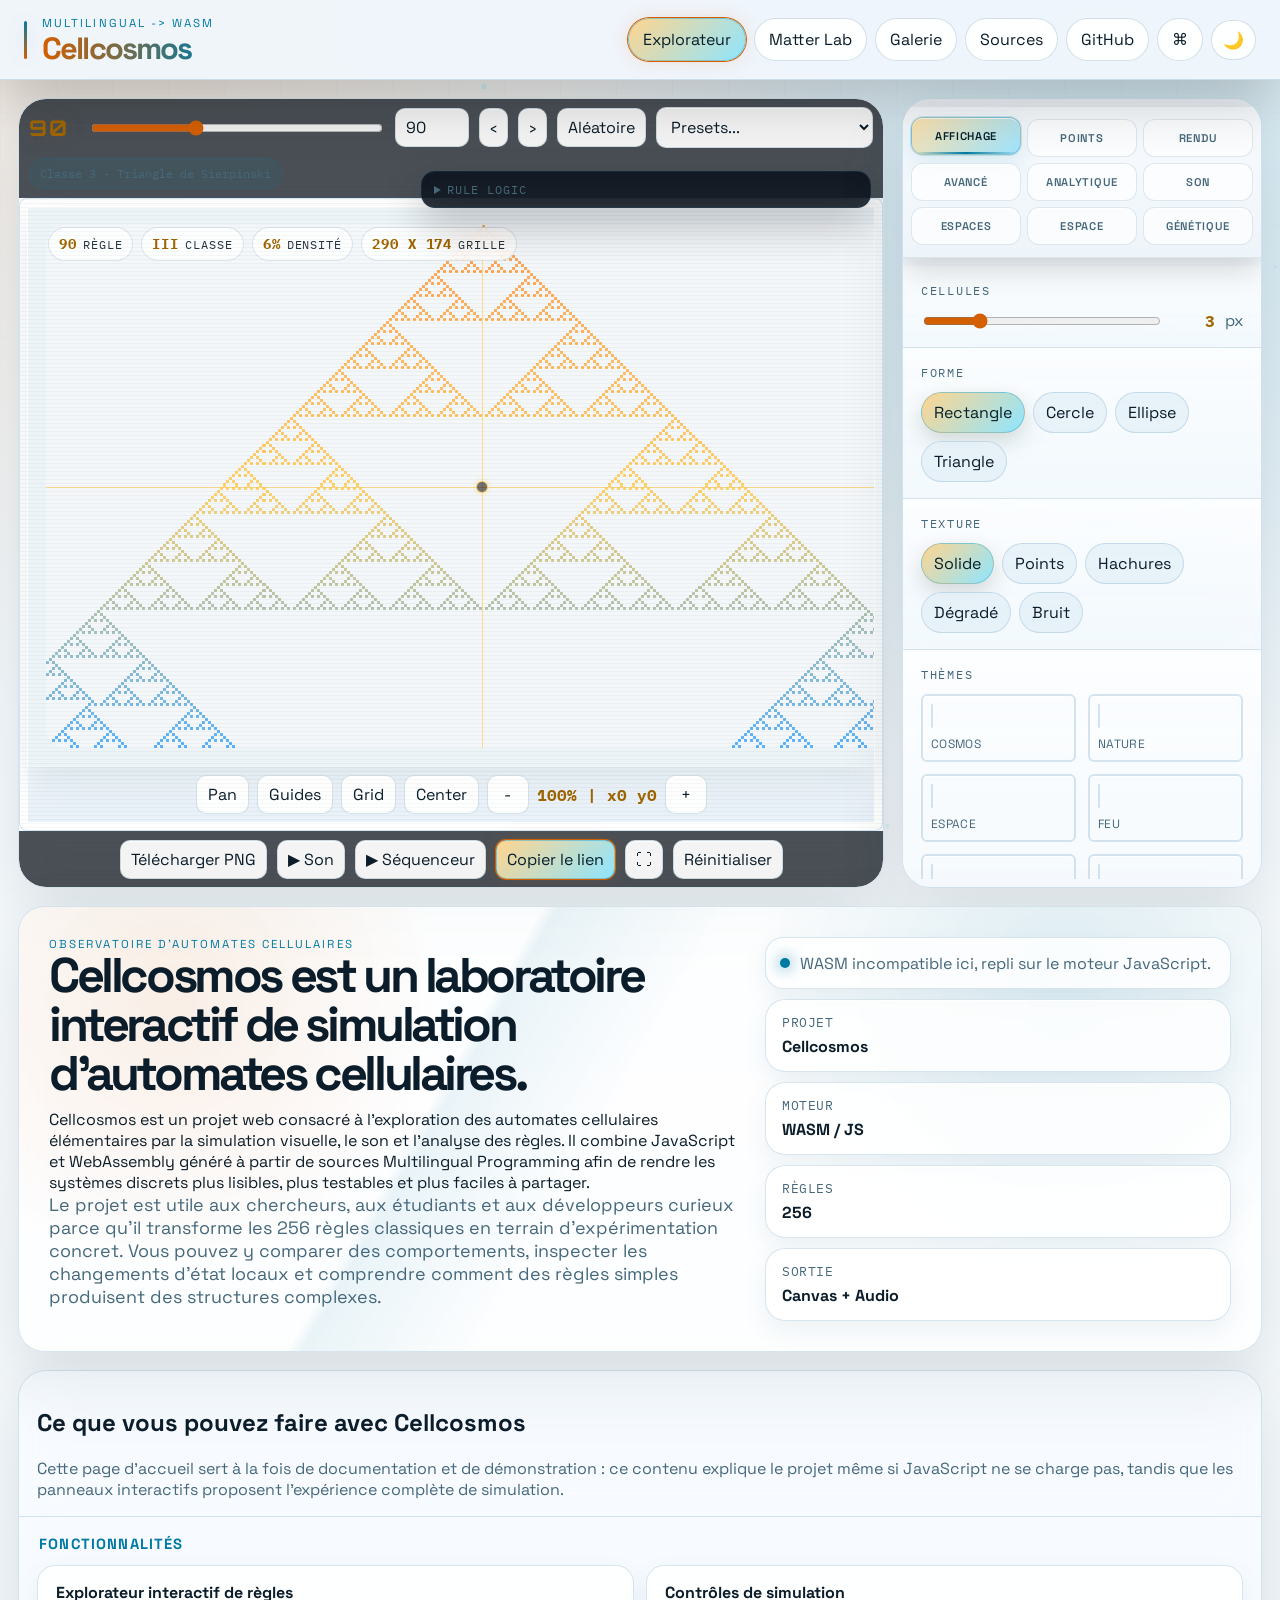
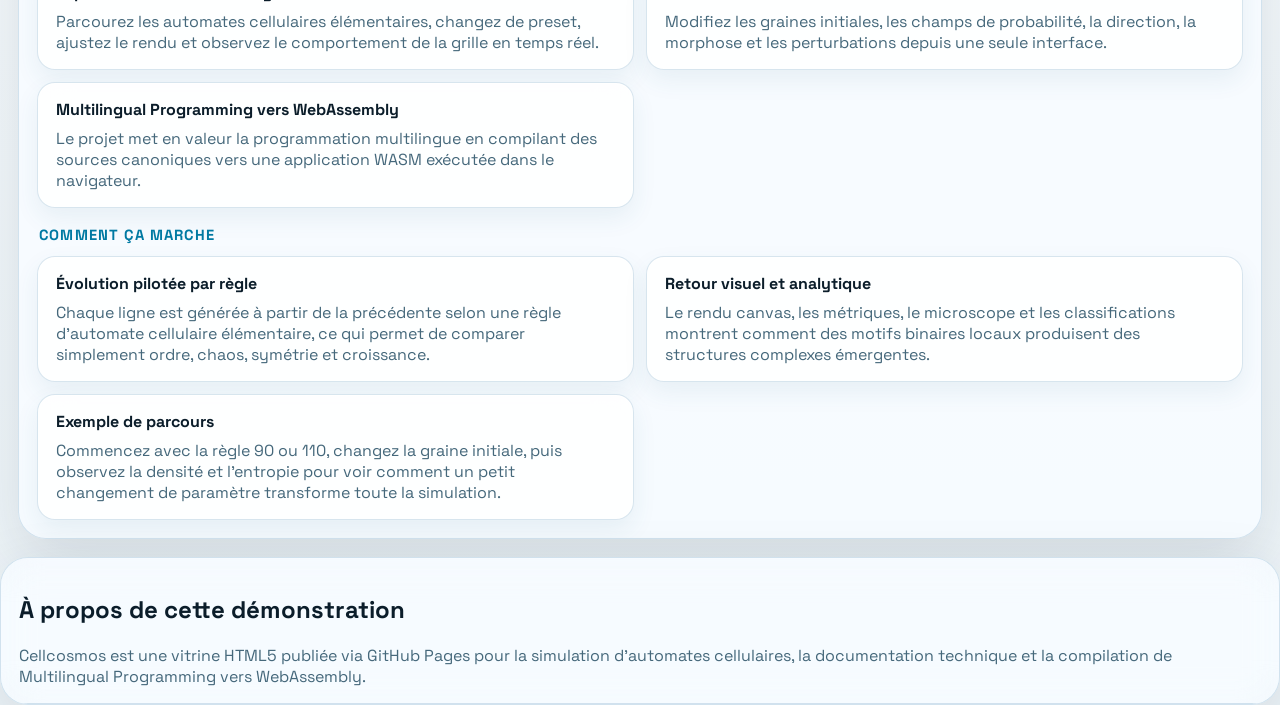
==== commit 9c1edfad: "Add menu options" ====
--- a/public/index.html
+++ b/public/index.html
@@ -84,6 +84,7 @@
                   <span class="guide-line guide-horizontal"></span>
                   <span class="guide-line guide-vertical"></span>
                   <span class="guide-center"></span>
+                  <span class="sequencer-playhead" id="sequencer-playhead"></span>
                 </div>
               </div>
             </div>
@@ -166,6 +167,7 @@
               <button type="button" class="sidebar-tab-btn" data-tab="rendu">Rendu</button>
               <button type="button" class="sidebar-tab-btn" data-tab="avance">Avancé</button>
               <button type="button" class="sidebar-tab-btn" data-tab="analytique">Analytique</button>
+              <button type="button" class="sidebar-tab-btn" data-tab="son">Son</button>
               <button type="button" class="sidebar-tab-btn" data-tab="espaces">Espaces</button>
               <button type="button" class="sidebar-tab-btn" data-tab="espace">Espace</button>
               <button type="button" class="sidebar-tab-btn" data-tab="genetique">Génétique</button>
@@ -430,6 +432,115 @@
                       <option value="absorption">Absorption</option>
                       <option value="hybridation">Hybridation</option>
                     </select>
+                  </div>
+                </div>
+              </div>
+
+              <!-- Son Tab -->
+              <div class="sidebar-tab-panel" data-tab="son">
+                <div class="ctrl-section">
+                  <p class="ctrl-title">Transport</p>
+                  <div class="pill-group">
+                    <button type="button" id="son-toggle-drone" class="ghost-btn" aria-pressed="false">Son continu</button>
+                    <button type="button" id="son-toggle-sequencer" class="ghost-btn" aria-pressed="false">Sequenceur</button>
+                    <button type="button" id="son-reset-row" class="ghost-btn">Rang 1</button>
+                  </div>
+                  <div id="son-status" class="son-status muted">Drone inactif · Sequenceur inactif</div>
+                </div>
+
+                <div class="ctrl-section">
+                  <p class="ctrl-title">Mode musical</p>
+                  <div class="ctrl-row">
+                    <label for="son-mode" class="muted">Scene</label>
+                    <select id="son-mode">
+                      <option value="auto">Auto depuis classe</option>
+                      <option value="drone">Drone cellulaire</option>
+                      <option value="scanline">Scanline</option>
+                      <option value="poly">Polyphonie</option>
+                      <option value="percussion">Collision percussion</option>
+                    </select>
+                  </div>
+                  <div class="ctrl-row">
+                    <label for="son-scale" class="muted">Gamme</label>
+                    <select id="son-scale">
+                      <option value="auto">Auto depuis classe</option>
+                      <option value="0">Pentatonique</option>
+                      <option value="1">Diatonique</option>
+                      <option value="2">Chromatique</option>
+                      <option value="3">Ton entier</option>
+                    </select>
+                  </div>
+                  <div class="ctrl-row">
+                    <label for="son-root" class="muted">Racine MIDI</label>
+                    <input type="number" id="son-root" min="24" max="84" value="60" />
+                  </div>
+                </div>
+
+                <div class="ctrl-section">
+                  <p class="ctrl-title">Tempo et scanline</p>
+                  <div class="ctrl-row">
+                    <label for="son-tempo-mode" class="muted">Tempo</label>
+                    <select id="son-tempo-mode">
+                      <option value="auto">Auto transitions</option>
+                      <option value="manual">Manuel</option>
+                    </select>
+                  </div>
+                  <div class="ctrl-row">
+                    <label for="son-bpm" class="muted">BPM</label>
+                    <input type="range" id="son-bpm" min="40" max="240" value="112" />
+                    <span id="son-bpm-display" class="value-badge">112</span>
+                  </div>
+                  <div class="ctrl-row">
+                    <label for="son-direction" class="muted">Lecture</label>
+                    <select id="son-direction">
+                      <option value="down">Bas</option>
+                      <option value="up">Haut</option>
+                      <option value="pingpong">Ping-pong</option>
+                    </select>
+                  </div>
+                  <div class="ctrl-row">
+                    <label for="son-note-duration" class="muted">Duree</label>
+                    <input type="range" id="son-note-duration" min="40" max="420" value="150" />
+                    <span id="son-note-duration-display" class="value-badge">150 ms</span>
+                  </div>
+                </div>
+
+                <div class="ctrl-section">
+                  <p class="ctrl-title">Timbre</p>
+                  <div class="ctrl-row">
+                    <label for="son-volume" class="muted">Volume</label>
+                    <input type="range" id="son-volume" min="0" max="1" step="0.01" value="0.24" />
+                    <span id="son-volume-display" class="value-badge">24%</span>
+                  </div>
+                  <div class="ctrl-row">
+                    <label for="son-brightness" class="muted">Brillance</label>
+                    <input type="range" id="son-brightness" min="0.25" max="2" step="0.05" value="1" />
+                    <span id="son-brightness-display" class="value-badge">1.00x</span>
+                  </div>
+                  <div class="ctrl-row">
+                    <label for="son-reverb" class="muted">Espace</label>
+                    <input type="range" id="son-reverb" min="0" max="1" step="0.01" value="0.25" />
+                    <span id="son-reverb-display" class="value-badge">25%</span>
+                  </div>
+                  <div class="ctrl-row">
+                    <label for="son-stereo" class="muted">Stereo</label>
+                    <input type="range" id="son-stereo" min="0" max="1" step="0.01" value="0.8" />
+                    <span id="son-stereo-display" class="value-badge">80%</span>
+                  </div>
+                  <div class="ctrl-row">
+                    <label for="son-collision-accent" class="muted">Collisions</label>
+                    <input type="range" id="son-collision-accent" min="0" max="1" step="0.01" value="0.5" />
+                    <span id="son-collision-accent-display" class="value-badge">50%</span>
+                  </div>
+                </div>
+
+                <div class="ctrl-section">
+                  <p class="ctrl-title">Piano roll cellulaire</p>
+                  <canvas id="son-pianoroll" width="320" height="150" aria-label="Piano roll du sequenceur"></canvas>
+                  <div class="son-readout">
+                    <span><strong id="son-readout-bpm">—</strong> BPM</span>
+                    <span><strong id="son-readout-scale">—</strong></span>
+                    <span>Rang <strong id="son-readout-row">—</strong></span>
                   </div>
                 </div>
               </div>
--- a/public/style.css
+++ b/public/style.css
@@ -708,6 +708,22 @@
   box-shadow: 0 0 0 3px rgba(255, 209, 102, 0.12);
 }
 
+.sequencer-playhead {
+  position: absolute;
+  left: 0;
+  right: 0;
+  top: 0;
+  height: 2px;
+  display: none;
+  background: linear-gradient(90deg, transparent, var(--accent-3), var(--accent-2), transparent);
+  box-shadow: 0 0 16px rgba(255, 209, 102, 0.38);
+  transform: translateY(-1px);
+}
+
+.sequencer-playhead.active {
+  display: block;
+}
+
 .workspace-controls {
   display: flex;
   align-items: center;
@@ -1636,6 +1652,48 @@
   color: var(--muted);
   border-top: 1px solid var(--border);
   background: var(--seq-status-bg);
+}
+
+.son-status {
+  margin-top: 10px;
+  font-family: "IBM Plex Mono", monospace;
+  font-size: 0.78rem;
+}
+
+#son-pianoroll {
+  display: block;
+  width: 100%;
+  height: auto;
+  aspect-ratio: 32 / 15;
+  border: 1px solid var(--border);
+  border-radius: 8px;
+  background: var(--canvas-surface-bg);
+  image-rendering: pixelated;
+}
+
+.son-readout {
+  display: grid;
+  grid-template-columns: repeat(3, minmax(0, 1fr));
+  gap: 6px;
+  margin-top: 8px;
+  font-family: "IBM Plex Mono", monospace;
+  font-size: 0.72rem;
+  color: var(--muted);
+}
+
+.son-readout span {
+  min-width: 0;
+  padding: 7px 8px;
+  border: 1px solid var(--border);
+  border-radius: 6px;
+  background: var(--control-bg);
+  overflow: hidden;
+  text-overflow: ellipsis;
+  white-space: nowrap;
+}
+
+.son-readout strong {
+  color: var(--accent-3);
 }
 
 .microscope-panel {
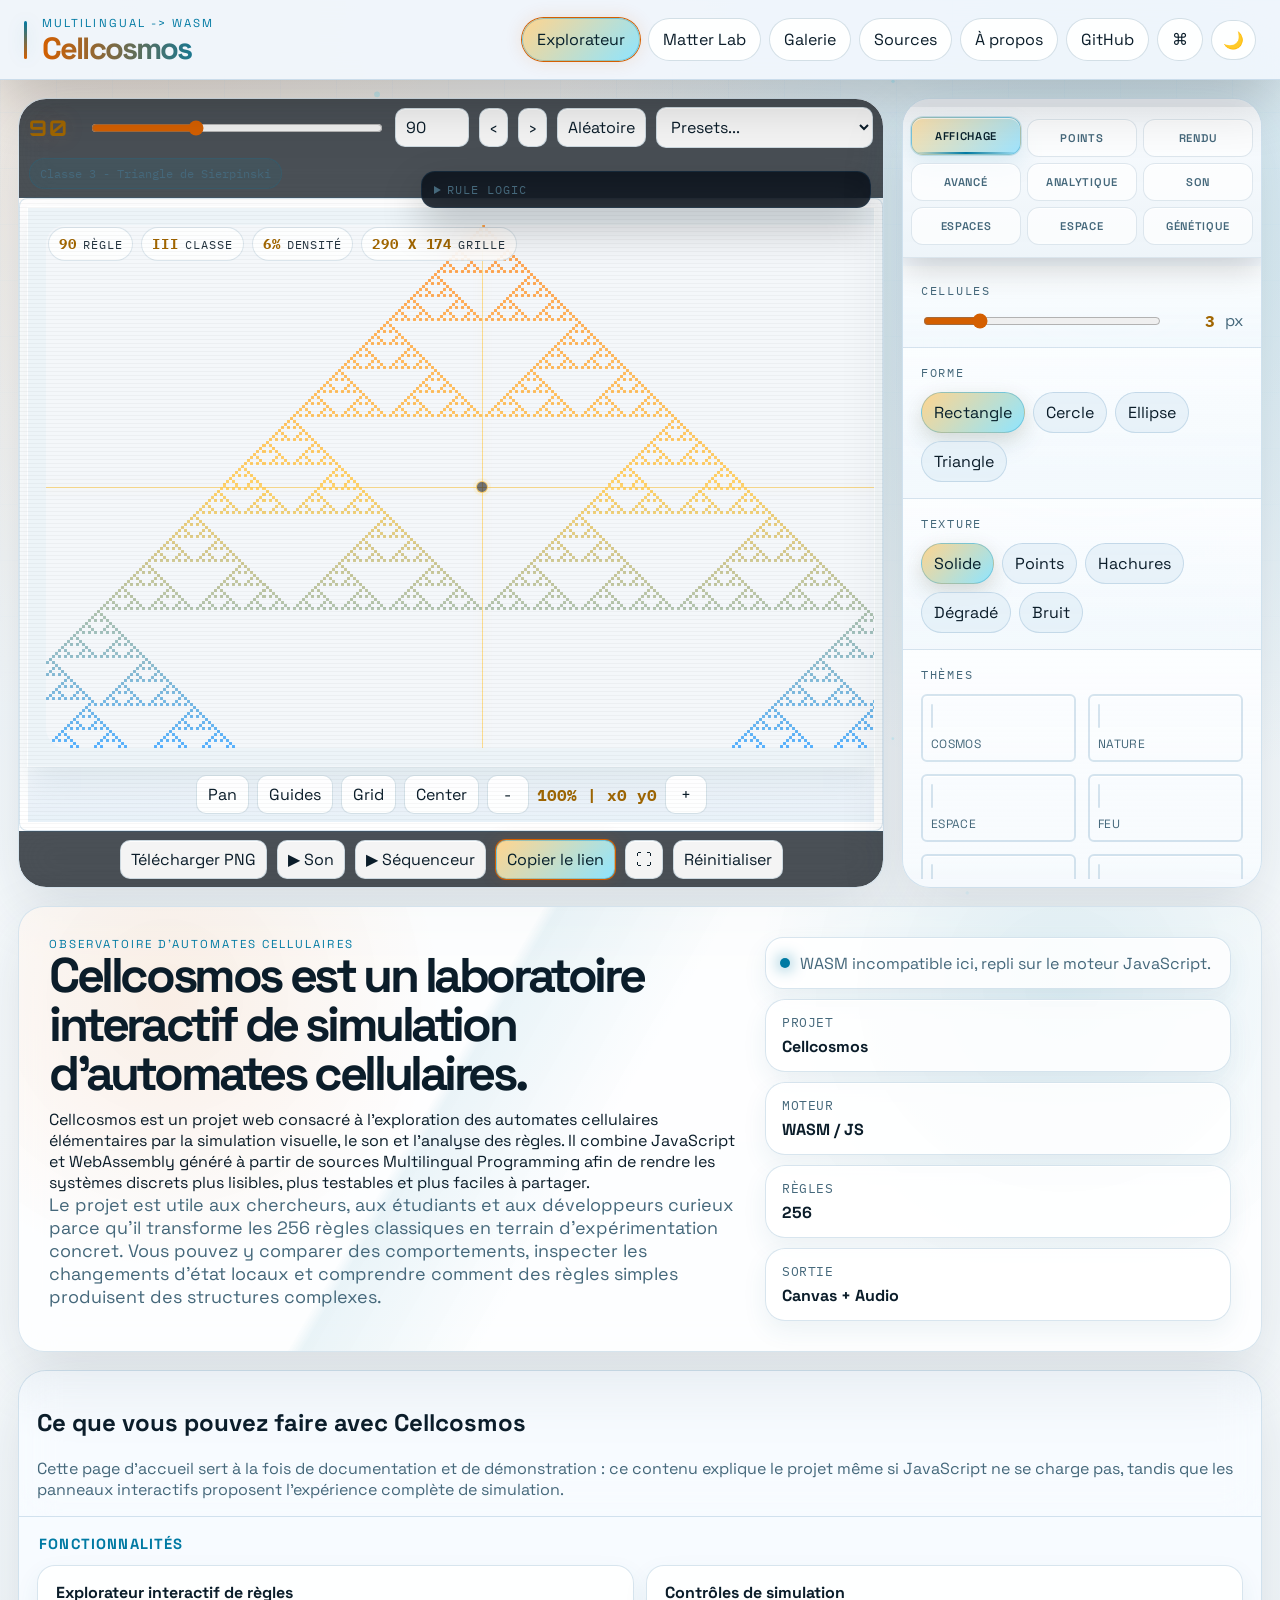
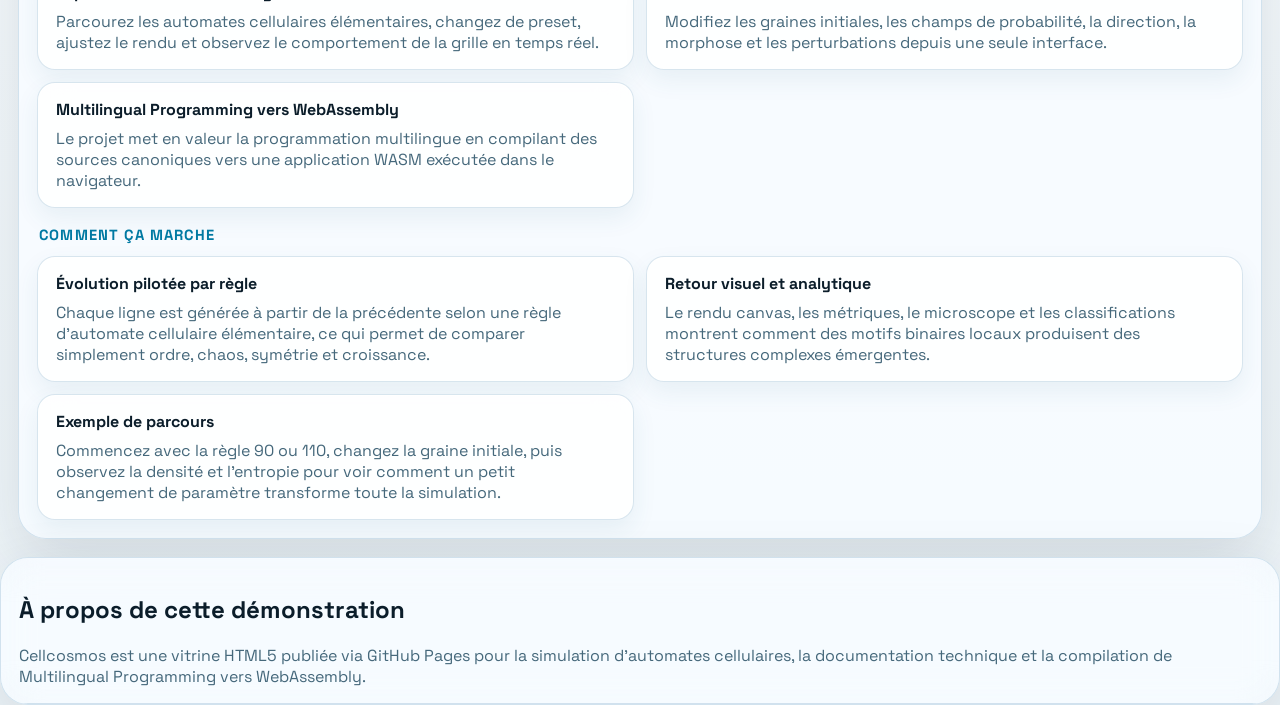
==== commit 8d00a724: "Add audio option" ====
--- a/public/index.html
+++ b/public/index.html
@@ -27,6 +27,7 @@
         <button type="button" class="tab" id="tab-lab">Matter Lab</button>
         <button type="button" class="tab" id="tab-gallery">Galerie</button>
         <button type="button" class="tab" id="tab-source">Sources</button>
+        <a class="tab tab-link" href="apropos.html">À propos</a>
         <a class="tab tab-link" href="https://github.com/multilingualprogramming/cellcosmos" target="_blank"
           rel="noopener noreferrer">GitHub</a>
         <button type="button" id="btn-cmd-palette" class="ghost-btn" aria-label="Palette de commandes"
@@ -71,35 +72,36 @@
 
           <div class="canvas-card workspace-card">
             <div class="canvas-workbench" id="explorer-workbench">
-            <div class="canvas-frame canvas-viewport" id="main-viewport">
-              <div class="canvas-hud" aria-label="Métriques du rendu">
-                <span><strong id="hud-rule">90</strong> règle</span>
-                <span><strong id="hud-class">III</strong> classe</span>
-                <span><strong id="hud-density">0%</strong> densité</span>
-                <span><strong id="hud-grid">0 x 0</strong> grille</span>
-              </div>
-              <div class="workspace-layer" id="main-workspace-layer">
-                <canvas id="main-canvas" width="1200" height="720" aria-label="Automate cellulaire"></canvas>
-                <div class="guide-layer" id="main-guide-layer" aria-hidden="true">
-                  <span class="guide-line guide-horizontal"></span>
-                  <span class="guide-line guide-vertical"></span>
-                  <span class="guide-center"></span>
-                  <span class="sequencer-playhead" id="sequencer-playhead"></span>
-                </div>
-              </div>
-            </div>
-            <div id="workspace-grid-view" class="workspace-grid-view" hidden>
-              <!-- Dynamically populated -->
-            </div>
-            <div class="workspace-controls" aria-label="Outils de vue">
-              <button type="button" id="btn-pan-tool" class="ghost-btn" aria-pressed="false" title="Pan view">Pan</button>
-              <button type="button" id="btn-toggle-guides" class="ghost-btn" aria-pressed="true">Guides</button>
-              <button type="button" id="btn-toggle-grid" class="ghost-btn" aria-pressed="true">Grid</button>
-              <button type="button" id="btn-center-view" class="ghost-btn">Center</button>
-              <button type="button" id="btn-zoom-out" class="ghost-btn" aria-label="Zoom out">-</button>
-              <span id="viewport-status" class="value-badge">100% | x0 y0</span>
-              <button type="button" id="btn-zoom-in" class="ghost-btn" aria-label="Zoom in">+</button>
-            </div>
+              <div class="canvas-frame canvas-viewport" id="main-viewport">
+                <div class="canvas-hud" aria-label="Métriques du rendu">
+                  <span><strong id="hud-rule">90</strong> règle</span>
+                  <span><strong id="hud-class">III</strong> classe</span>
+                  <span><strong id="hud-density">0%</strong> densité</span>
+                  <span><strong id="hud-grid">0 x 0</strong> grille</span>
+                </div>
+                <div class="workspace-layer" id="main-workspace-layer">
+                  <canvas id="main-canvas" width="1200" height="720" aria-label="Automate cellulaire"></canvas>
+                  <div class="guide-layer" id="main-guide-layer" aria-hidden="true">
+                    <span class="guide-line guide-horizontal"></span>
+                    <span class="guide-line guide-vertical"></span>
+                    <span class="guide-center"></span>
+                    <span class="sequencer-playhead" id="sequencer-playhead"></span>
+                  </div>
+                </div>
+              </div>
+              <div id="workspace-grid-view" class="workspace-grid-view" hidden>
+                <!-- Dynamically populated -->
+              </div>
+              <div class="workspace-controls" aria-label="Outils de vue">
+                <button type="button" id="btn-pan-tool" class="ghost-btn" aria-pressed="false"
+                  title="Pan view">Pan</button>
+                <button type="button" id="btn-toggle-guides" class="ghost-btn" aria-pressed="true">Guides</button>
+                <button type="button" id="btn-toggle-grid" class="ghost-btn" aria-pressed="true">Grid</button>
+                <button type="button" id="btn-center-view" class="ghost-btn">Center</button>
+                <button type="button" id="btn-zoom-out" class="ghost-btn" aria-label="Zoom out">-</button>
+                <span id="viewport-status" class="value-badge">100% | x0 y0</span>
+                <button type="button" id="btn-zoom-in" class="ghost-btn" aria-label="Zoom in">+</button>
+              </div>
             </div>
           </div>
 
@@ -441,8 +443,10 @@
                 <div class="ctrl-section">
                   <p class="ctrl-title">Transport</p>
                   <div class="pill-group">
-                    <button type="button" id="son-toggle-drone" class="ghost-btn" aria-pressed="false">Son continu</button>
-                    <button type="button" id="son-toggle-sequencer" class="ghost-btn" aria-pressed="false">Sequenceur</button>
+                    <button type="button" id="son-toggle-drone" class="ghost-btn" aria-pressed="false">Son
+                      continu</button>
+                    <button type="button" id="son-toggle-sequencer" class="ghost-btn"
+                      aria-pressed="false">Sequenceur</button>
                     <button type="button" id="son-reset-row" class="ghost-btn">Rang 1</button>
                   </div>
                   <div id="son-status" class="son-status muted">Drone inactif · Sequenceur inactif</div>
@@ -458,6 +462,11 @@
                       <option value="scanline">Scanline</option>
                       <option value="poly">Polyphonie</option>
                       <option value="percussion">Collision percussion</option>
+                      <option value="harmonique">Harmonique</option>
+                      <option value="granulaire">Granulaire</option>
+                      <option value="wolfram_classe">Par classe</option>
+                      <option value="entropique">Entropique</option>
+                      <option value="attracteur">Attracteur</option>
                     </select>
                   </div>
                   <div class="ctrl-row">
@@ -506,6 +515,82 @@
                 </div>
 
                 <div class="ctrl-section">
+                  <p class="ctrl-title">Qualité du drone</p>
+                  <div class="ctrl-row">
+                    <label for="son-harmonie" class="muted">Intervalles</label>
+                    <input type="checkbox" id="son-harmonie" />
+                    <span class="muted" style="font-size: 0.75rem;">Harmoniques</span>
+                  </div>
+                  <div class="ctrl-row">
+                    <label for="son-quantification" class="muted">Quantif</label>
+                    <input type="checkbox" id="son-quantification" />
+                    <span class="muted" style="font-size: 0.75rem;">À la gamme</span>
+                  </div>
+                  <div class="ctrl-row">
+                    <label for="son-detune" class="muted">Détune</label>
+                    <input type="range" id="son-detune" min="-1" max="1200" value="100" />
+                    <span id="son-detune-display" class="value-badge">Auto</span>
+                  </div>
+                  <div class="ctrl-row">
+                    <label for="son-filtre" class="muted">Filtre</label>
+                    <select id="son-filtre">
+                      <option value="auto">Auto</option>
+                      <option value="lowpass">Passe-bas</option>
+                      <option value="bandpass">Passe-bande</option>
+                      <option value="highpass">Passe-haut</option>
+                    </select>
+                  </div>
+                </div>
+
+                <div class="ctrl-section">
+                  <p class="ctrl-title">Options avancées</p>
+                  <div class="ctrl-row">
+                    <label for="son-spatial" class="muted">Spatial</label>
+                    <input type="checkbox" id="son-spatial" />
+                    <span class="muted" style="font-size: 0.75rem;">Registres</span>
+                  </div>
+                  <div class="ctrl-row">
+                    <label for="son-phase" class="muted">Phase</label>
+                    <input type="checkbox" id="son-phase" />
+                    <span class="muted" style="font-size: 0.75rem;">Croissance</span>
+                  </div>
+                  <div class="ctrl-row">
+                    <label for="son-polyrhythme" class="muted">Polyrhythme</label>
+                    <input type="checkbox" id="son-polyrhythme" />
+                    <span class="muted" style="font-size: 0.75rem;">Couches</span>
+                  </div>
+                  <div class="ctrl-row">
+                    <label for="son-chroma" class="muted">Chromesthésie</label>
+                    <input type="checkbox" id="son-chroma" />
+                    <span class="muted" style="font-size: 0.75rem;">Empreinte</span>
+                  </div>
+                </div>
+
+                <div class="ctrl-section">
+                  <p class="ctrl-title">Visualisation sonore</p>
+                  <div class="ctrl-row">
+                    <input type="checkbox" id="son-visu-colonnes" />
+                    <label for="son-visu-colonnes" class="muted">Colonnes pitch</label>
+                  </div>
+                  <div class="ctrl-row">
+                    <input type="checkbox" id="son-visu-eclairs" />
+                    <label for="son-visu-eclairs" class="muted">Éclairs notes</label>
+                  </div>
+                  <div class="ctrl-row">
+                    <input type="checkbox" id="son-visu-ruban" />
+                    <label for="son-visu-ruban" class="muted">Ruban d'onde</label>
+                  </div>
+                  <div class="ctrl-row">
+                    <input type="checkbox" id="son-visu-spectre" />
+                    <label for="son-visu-spectre" class="muted">Spectre FFT</label>
+                  </div>
+                  <div class="ctrl-row">
+                    <input type="checkbox" id="son-visu-entropie" />
+                    <label for="son-visu-entropie" class="muted">Aura d'entropie</label>
+                  </div>
+                </div>
+
+                <div class="ctrl-section">
                   <p class="ctrl-title">Timbre</p>
                   <div class="ctrl-row">
                     <label for="son-volume" class="muted">Volume</label>
@@ -619,7 +704,8 @@
               <div class="sidebar-tab-panel" data-tab="espace" hidden>
                 <div class="ctrl-section">
                   <p class="ctrl-title">Espace des 256 règles</p>
-                  <p class="muted" style="font-size: 0.75rem; margin-bottom: 8px;">Grille 16×16 colorée par classe de Wolfram · Cliquez une cellule pour naviguer</p>
+                  <p class="muted" style="font-size: 0.75rem; margin-bottom: 8px;">Grille 16×16 colorée par classe de
+                    Wolfram · Cliquez une cellule pour naviguer</p>
                   <div class="rs-filter-row">
                     <label><input type="radio" name="rs-filtre" value="tous" checked /> Tous</label>
                     <label><input type="radio" name="rs-filtre" value="1" /> I</label>
@@ -641,7 +727,8 @@
               <div class="sidebar-tab-panel" data-tab="genetique" hidden>
                 <div class="ctrl-section">
                   <p class="ctrl-title">Algorithme génétique</p>
-                  <p class="muted" style="font-size: 0.75rem; margin-bottom: 8px;">Croise les meilleures règles d'automates cellulaires selon critères musicaux (symétrie, densité, rythme)</p>
+                  <p class="muted" style="font-size: 0.75rem; margin-bottom: 8px;">Croise les meilleures règles
+                    d'automates cellulaires selon critères musicaux (symétrie, densité, rythme)</p>
                   <div class="ga-config-row">
                     <div class="ga-config-col">
                       <label class="muted">Population</label>
@@ -701,7 +788,8 @@
             <span class="rule-label">Matter Lab</span>
             <span id="lab-rule-display" class="rule-number">90</span>
             <input type="range" id="lab-rule-slider" min="0" max="255" value="90" aria-label="Regle Matter Lab" />
-            <input type="number" id="lab-rule-number" min="0" max="255" value="90" aria-label="Numero de regle Matter Lab" />
+            <input type="number" id="lab-rule-number" min="0" max="255" value="90"
+              aria-label="Numero de regle Matter Lab" />
             <button type="button" class="ghost-btn" id="lab-btn-prev">&lsaquo;</button>
             <button type="button" class="ghost-btn" id="lab-btn-next">&rsaquo;</button>
             <button type="button" class="ghost-btn" id="lab-btn-random">Aleatoire</button>
@@ -791,7 +879,8 @@
                   <input type="range" id="lab-shape-inner" min="0" max="100" value="12" />
                   <span id="lab-shape-inner-display" class="value-badge">12</span>
                 </div>
-                <p class="hero-note">Cliquez dans le canevas pour positionner la geometrie active. La forme Cellule fonctionne uniquement comme barriere, et chaque clic ajoute une nouvelle barriere.</p>
+                <p class="hero-note">Cliquez dans le canevas pour positionner la geometrie active. La forme Cellule
+                  fonctionne uniquement comme barriere, et chaque clic ajoute une nouvelle barriere.</p>
               </div>
             </div>
 
@@ -1034,4 +1123,4 @@
     <script type="module" src="ui.js"></script>
   </body>
 
-</html>
+</html>
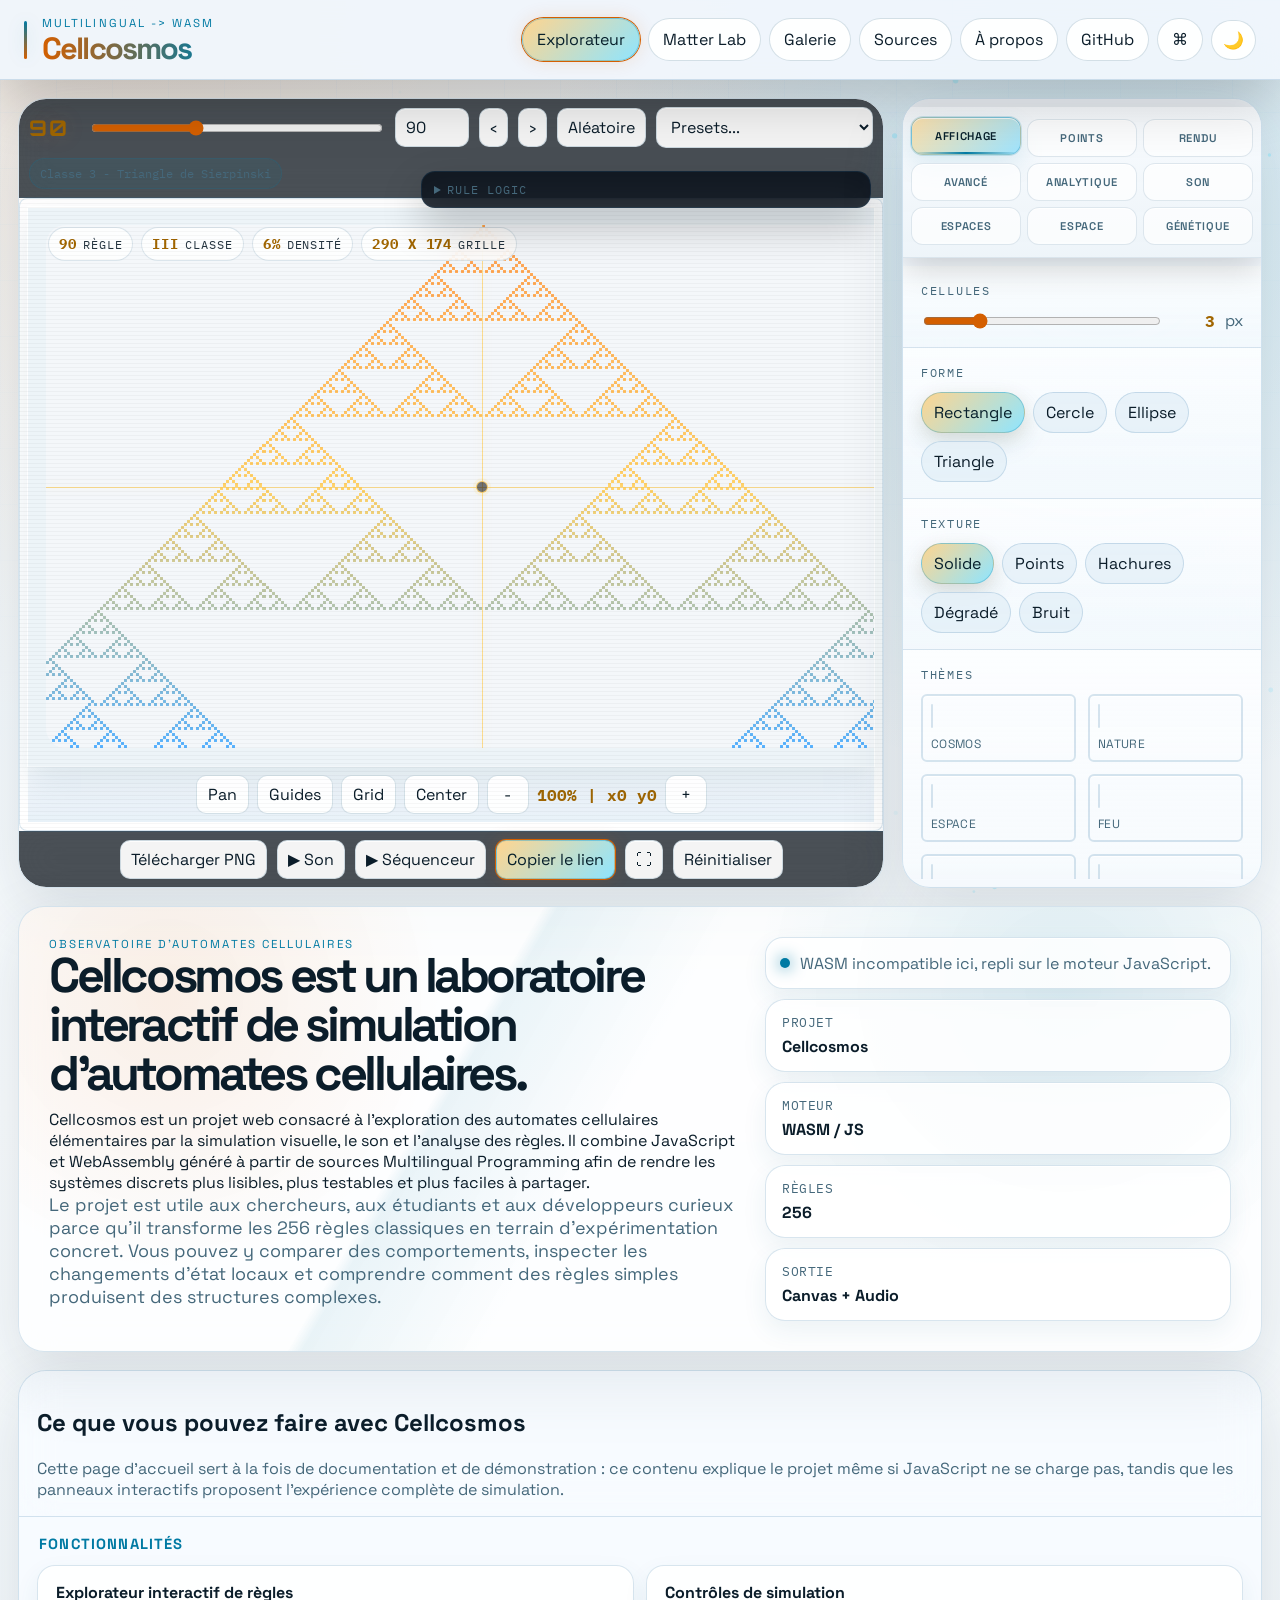
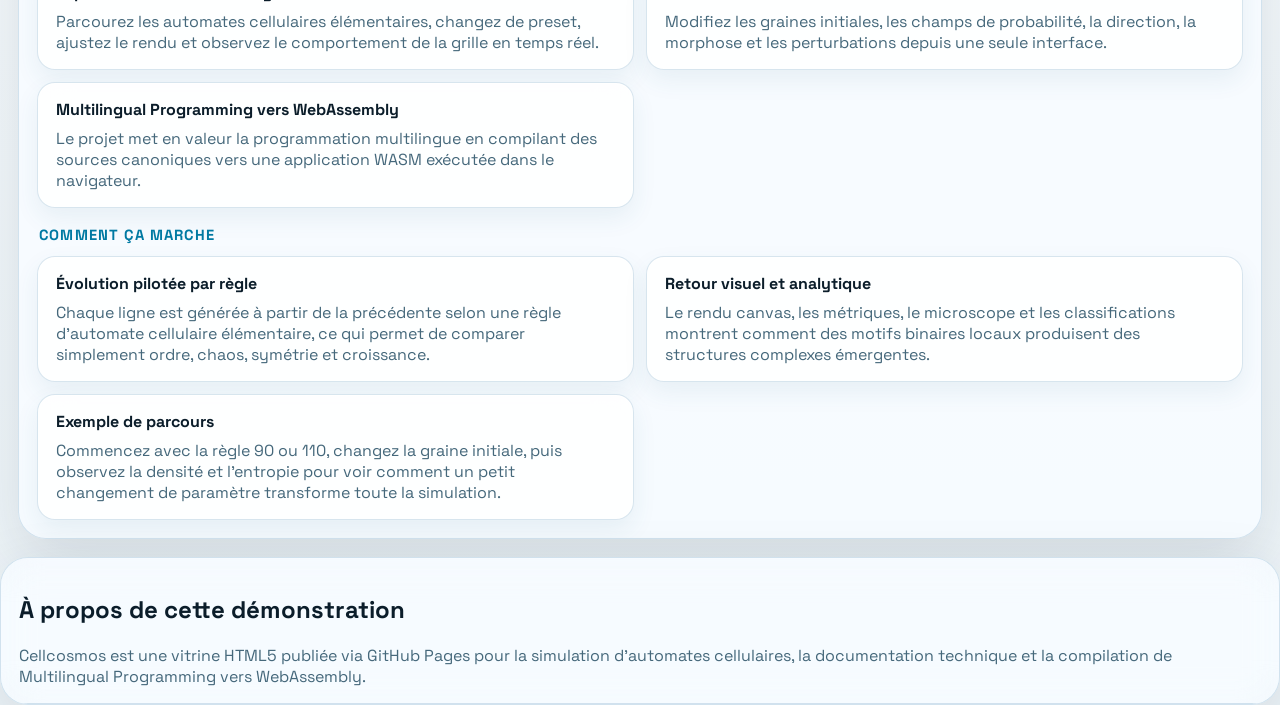
==== commit bafc41ab: "Rename files with .multi extension" ====
--- a/public/index.html
+++ b/public/index.html
@@ -960,16 +960,16 @@
             <h3 id="source-files-title" class="source-group-title">Fichiers principaux</h3>
             <div class="source-list">
               <article class="source-card source-card-file">
-                <h4><span class="filename-pill">main.ml</span></h4>
+                <h4><span class="filename-pill">main.multi</span></h4>
                 <p>Point d'entr&eacute;e du bundle.</p>
               </article>
               <article class="source-card source-card-file">
-                <h4><span class="filename-pill">automate_elementaire_canonique.ml</span></h4>
+                <h4><span class="filename-pill">automate_elementaire_canonique.multi</span></h4>
                 <p>Source canonique compl&egrave;te : configuration, couches, semis, probabilit&eacute; et
                   &eacute;volution.</p>
               </article>
               <article class="source-card source-card-file">
-                <h4><span class="filename-pill">automate_elementaire_wasm.ml</span></h4>
+                <h4><span class="filename-pill">automate_elementaire_wasm.multi</span></h4>
                 <p>Module WASM minimal utilis&eacute; par l'interface statique.</p>
               </article>
             </div>
@@ -1123,4 +1123,4 @@
     <script type="module" src="ui.js"></script>
   </body>
 
-</html>+</html>
